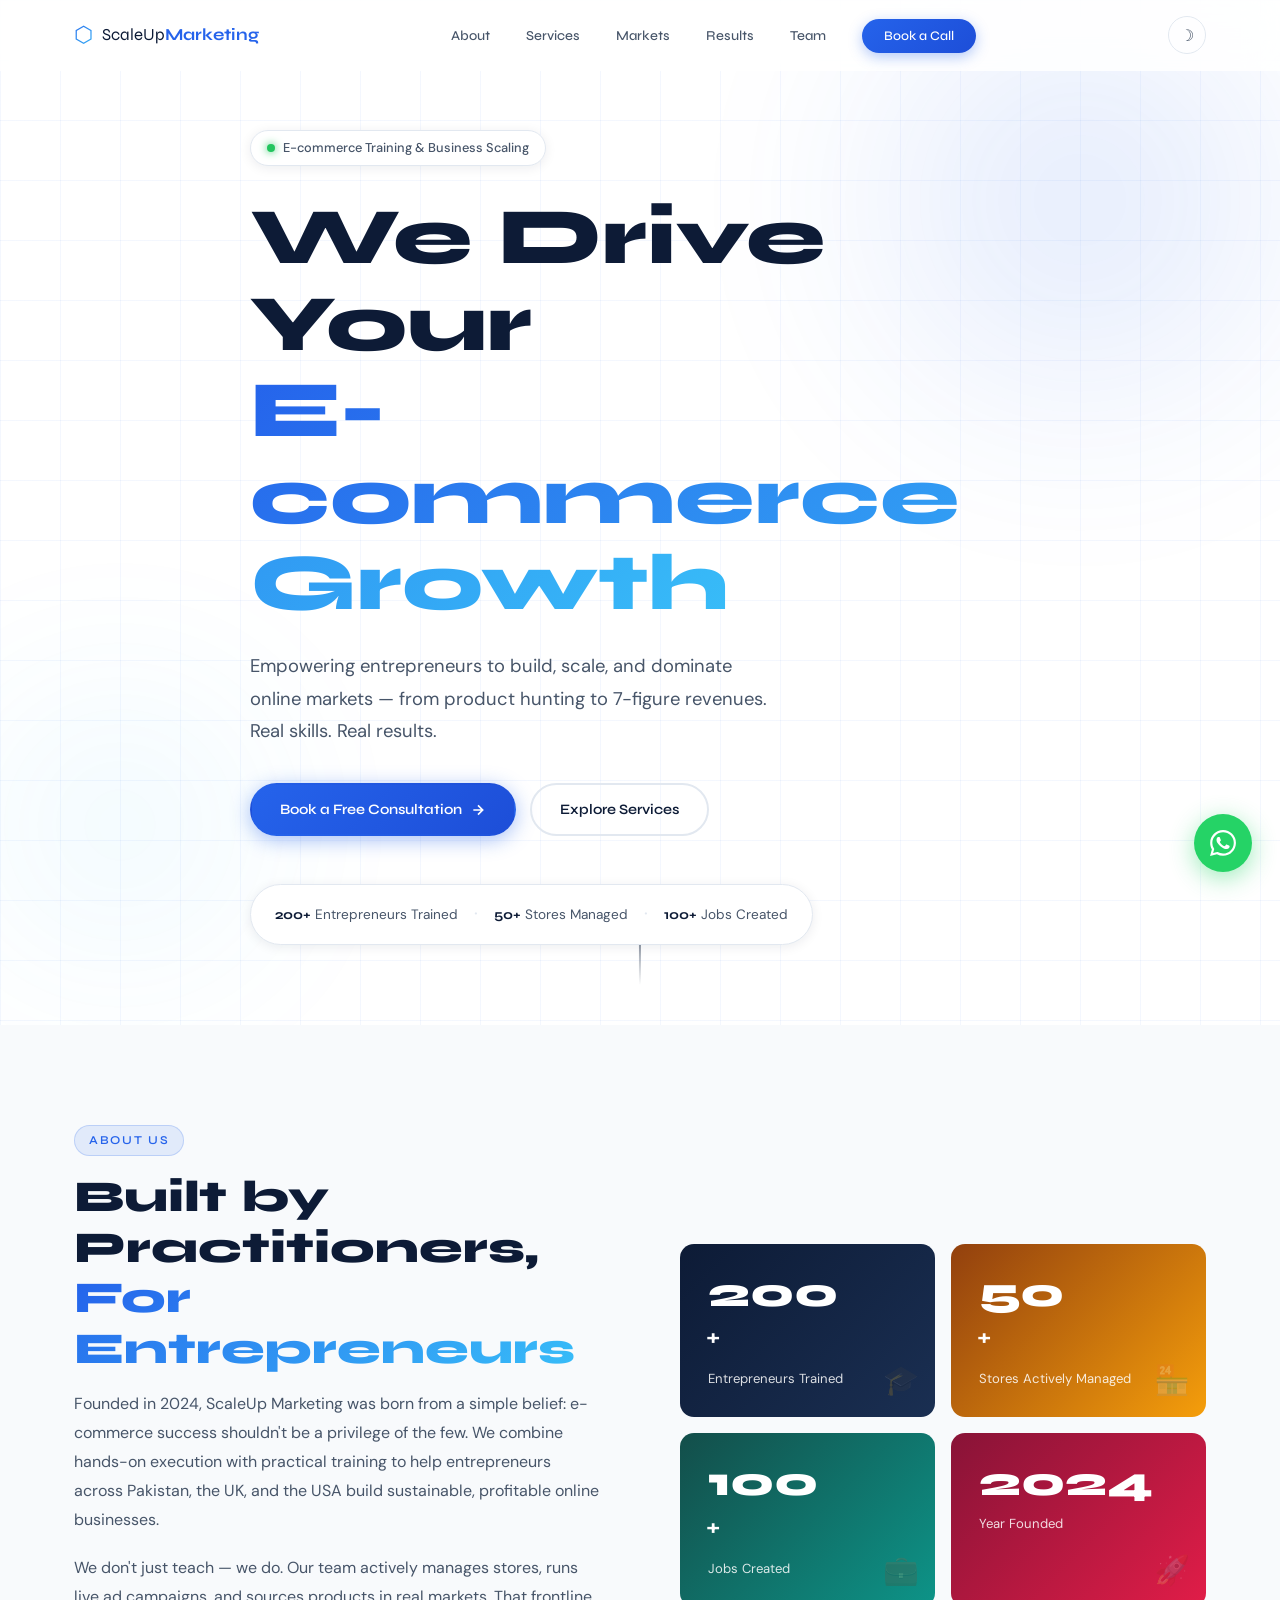
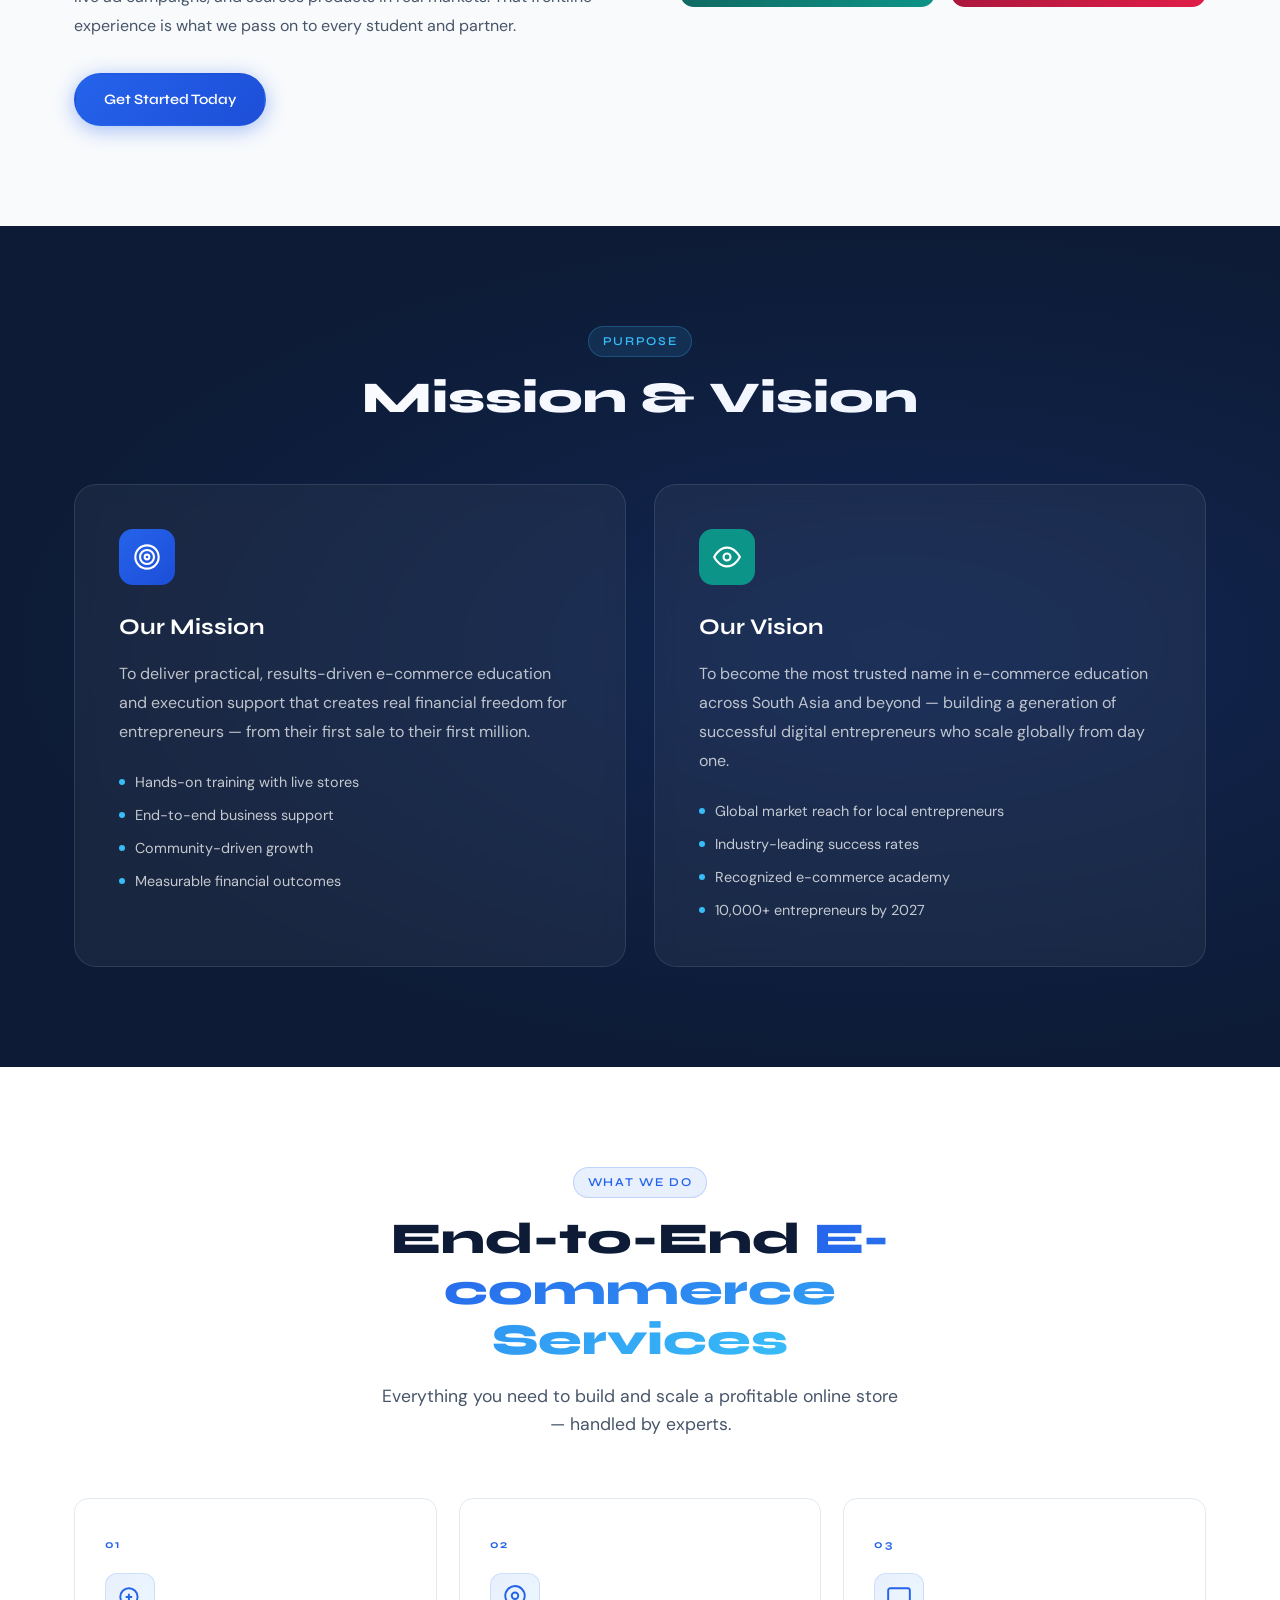
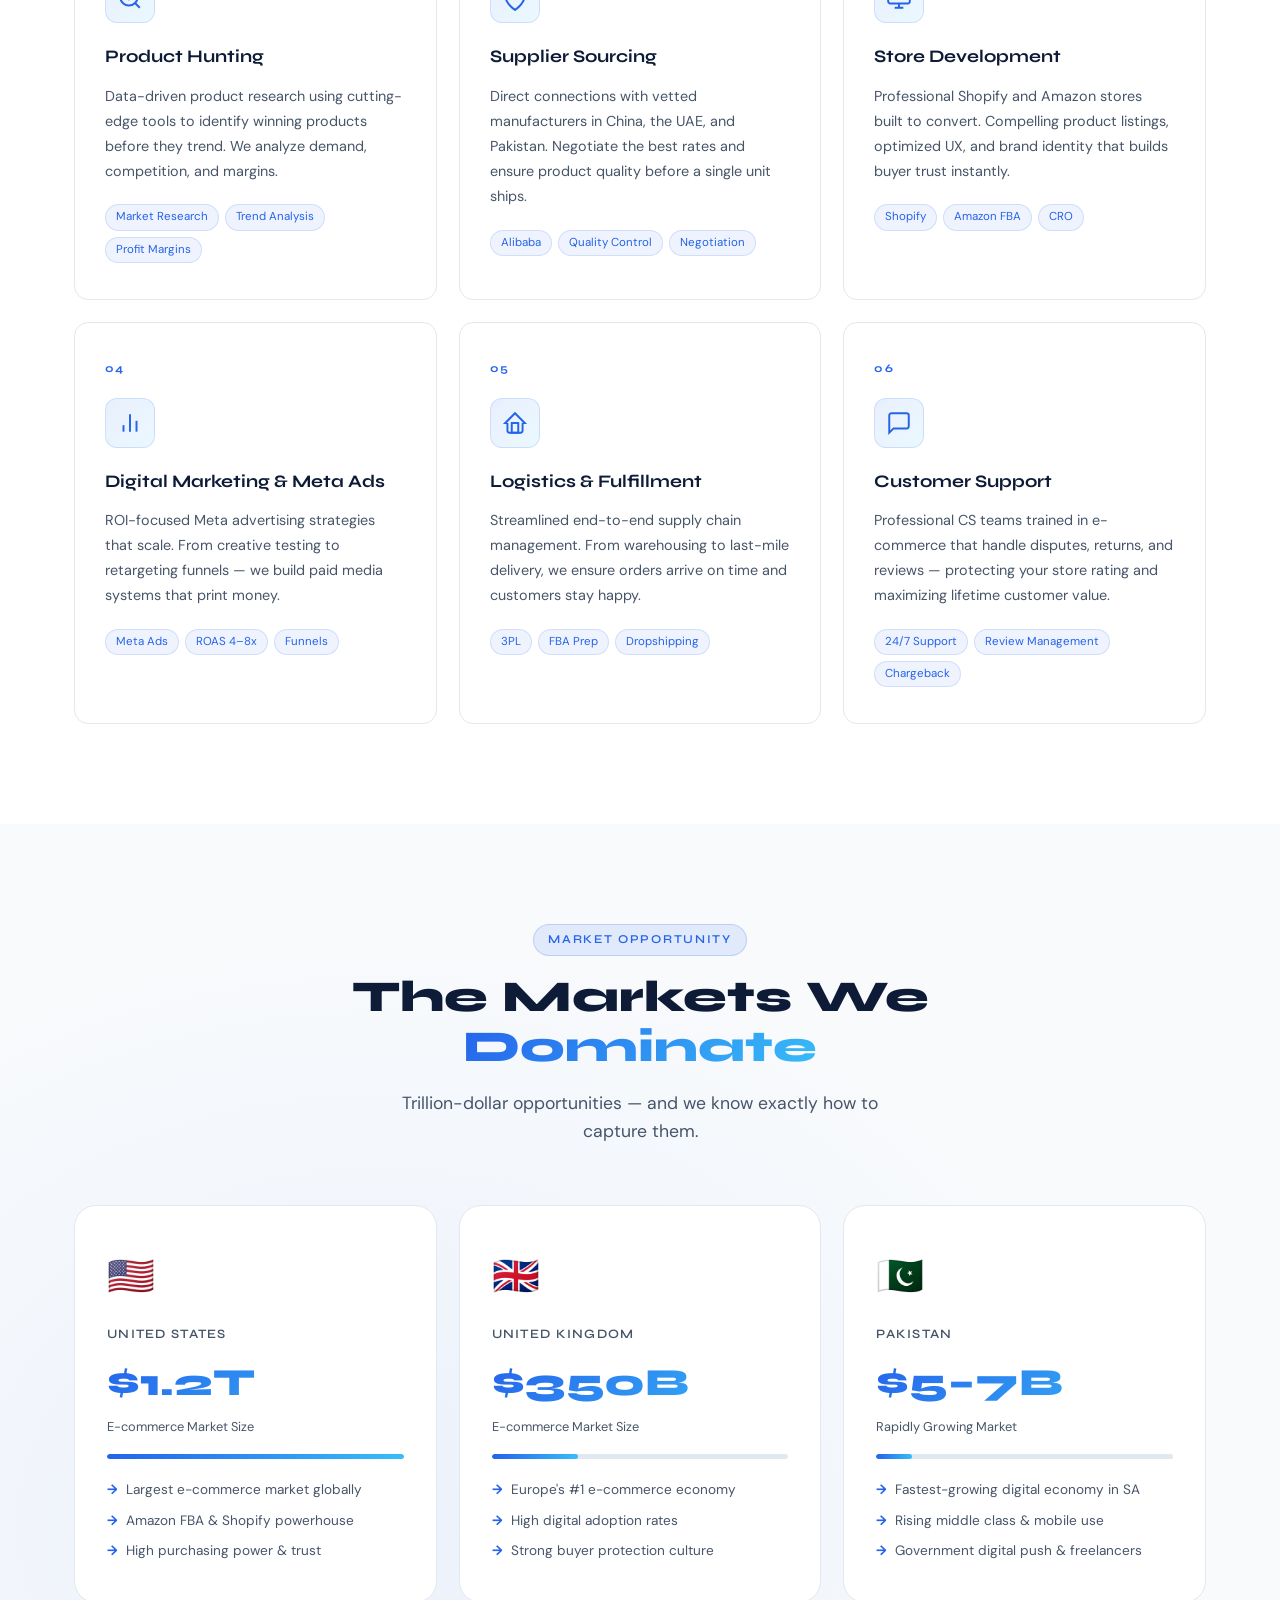
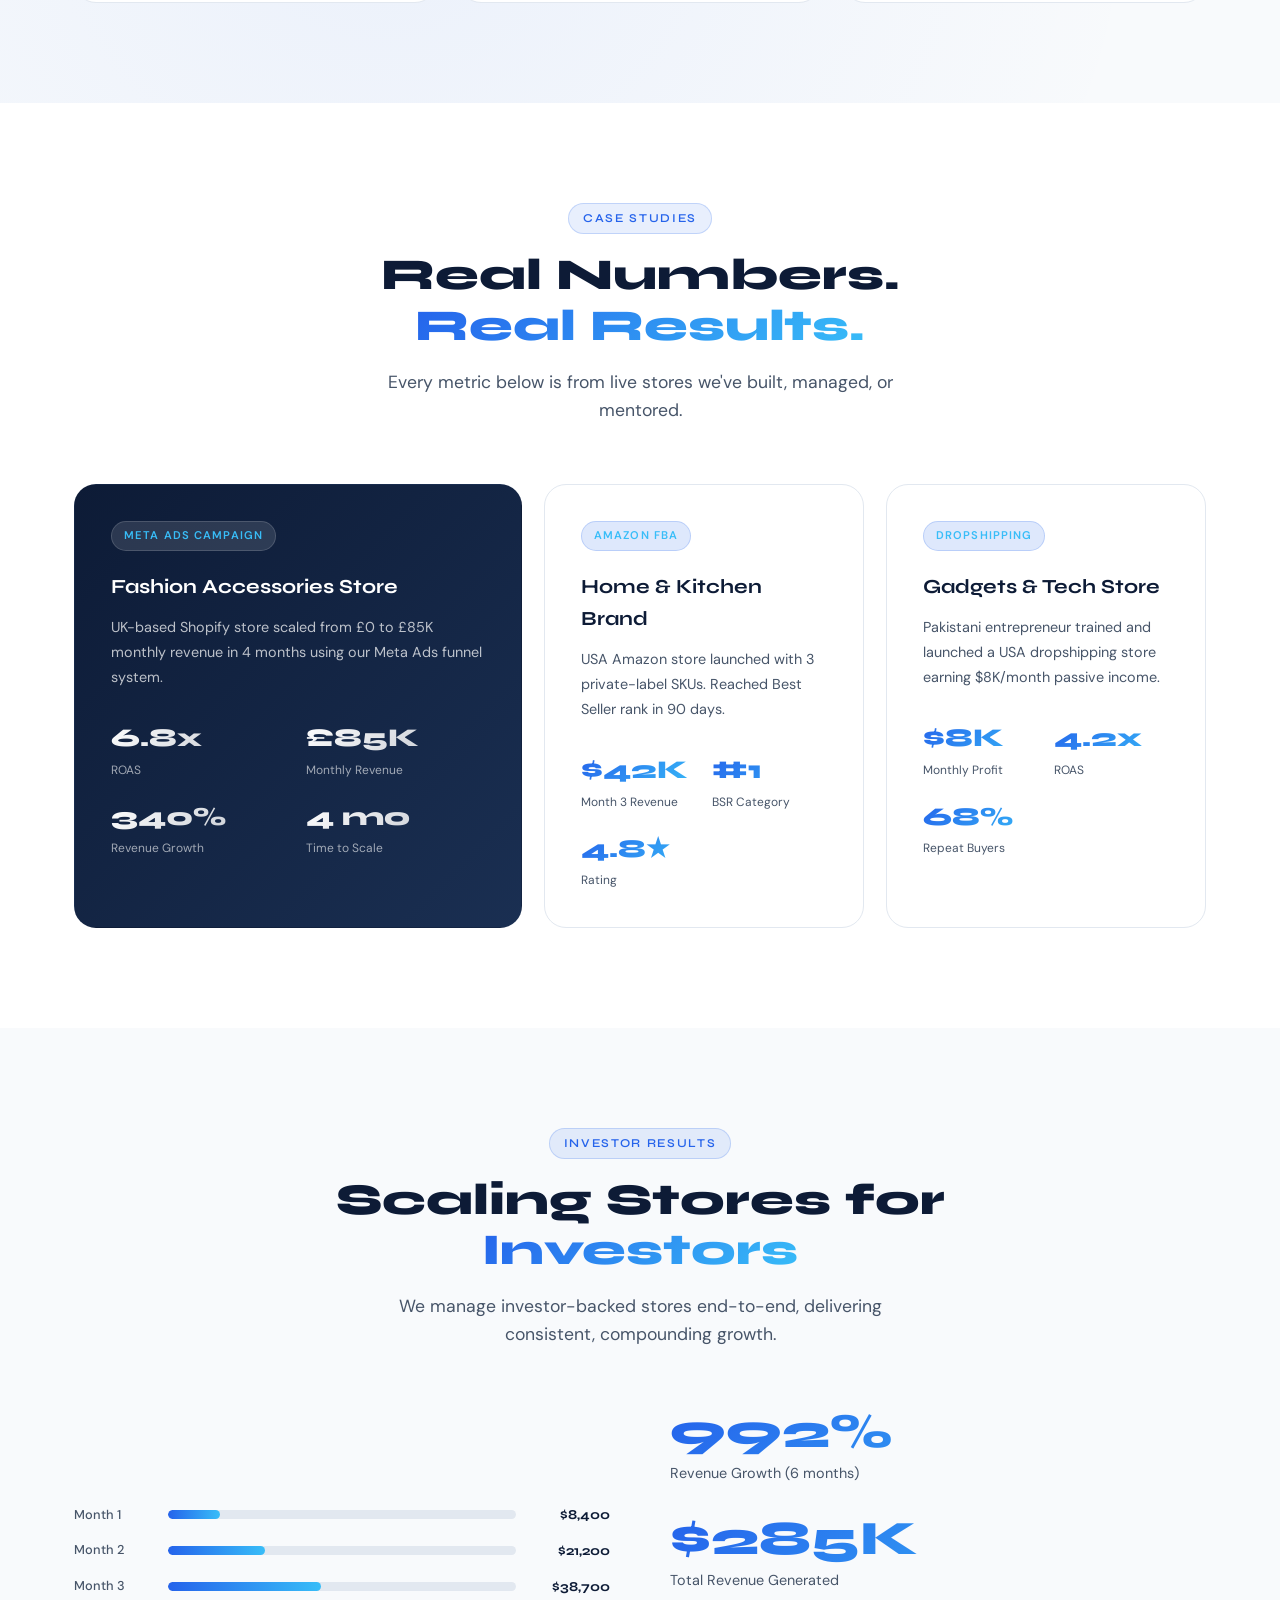
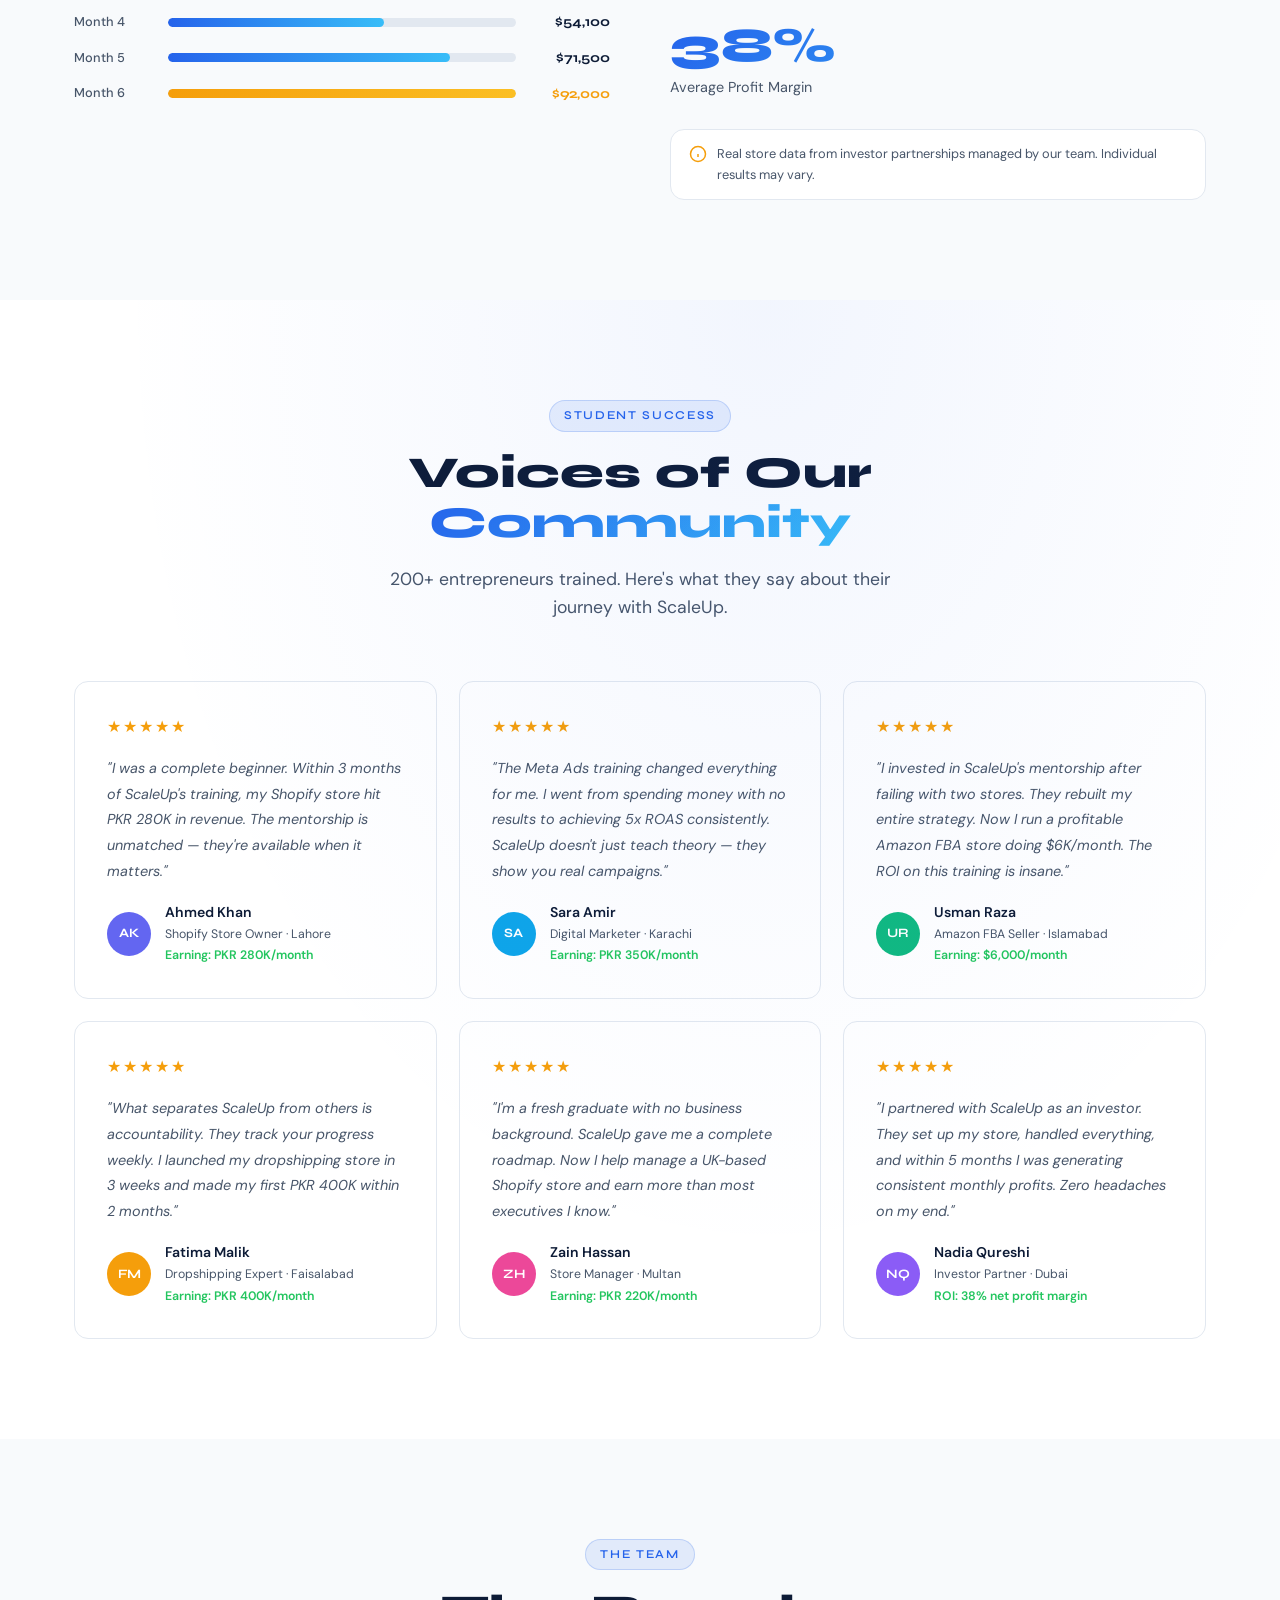
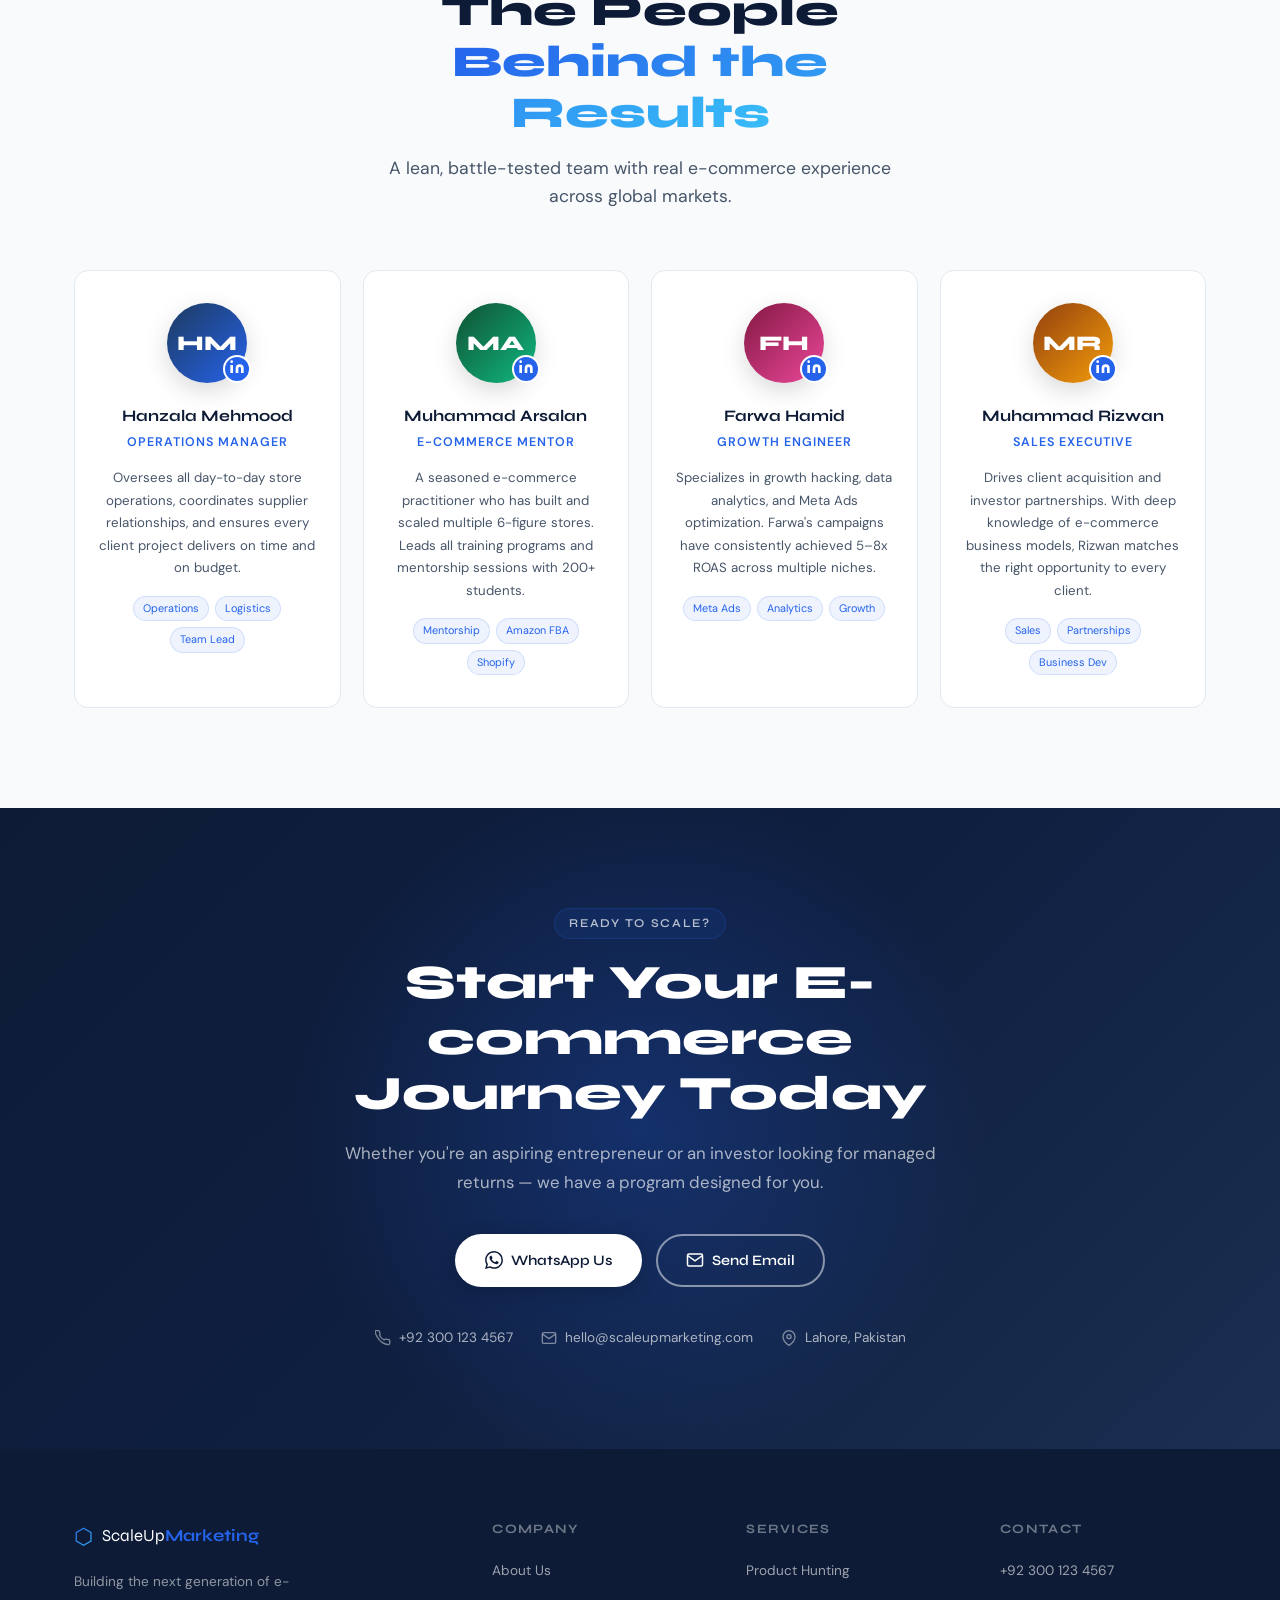
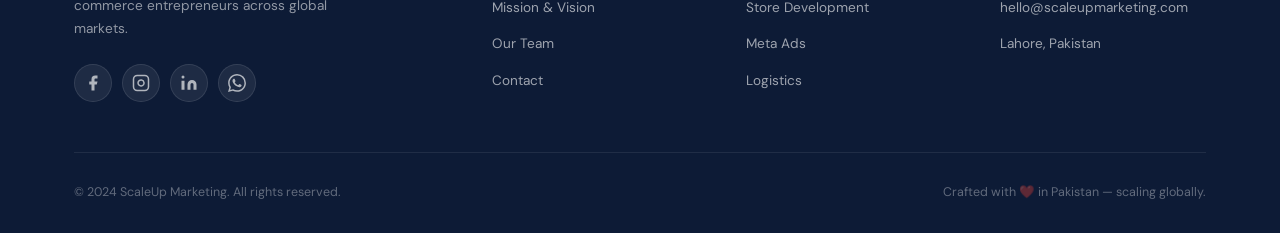
==== index.html @ 532378ae "Add files via upload" ====
<!DOCTYPE html>
<html lang="en">
<head>
  <meta charset="UTF-8" />
  <meta name="viewport" content="width=device-width, initial-scale=1.0" />
  <title>ScaleUp Marketing – E-commerce Growth Experts</title>
  <link rel="preconnect" href="https://fonts.googleapis.com" />
  <link rel="preconnect" href="https://fonts.gstatic.com" crossorigin />
  <link href="https://fonts.googleapis.com/css2?family=Syne:wght@400;500;600;700;800&family=DM+Sans:ital,opsz,wght@0,9..40,300;0,9..40,400;0,9..40,500;0,9..40,600;1,9..40,300&display=swap" rel="stylesheet" />
  <link rel="stylesheet" href="style.css" />
</head>
<body>

  <!-- ============ NAVBAR ============ -->
  <nav class="navbar" id="navbar">
    <div class="nav-inner">
      <a href="#" class="logo">
        <span class="logo-icon">⬡</span>
        <span class="logo-text">ScaleUp<strong>Marketing</strong></span>
      </a>
      <ul class="nav-links" id="navLinks">
        <li><a href="#about">About</a></li>
        <li><a href="#services">Services</a></li>
        <li><a href="#markets">Markets</a></li>
        <li><a href="#results">Results</a></li>
        <li><a href="#team">Team</a></li>
        <li><a href="#contact" class="nav-cta">Book a Call</a></li>
      </ul>
      <div class="nav-actions">
        <button class="theme-toggle" id="themeToggle" aria-label="Toggle dark mode">
          <span class="theme-icon">☽</span>
        </button>
        <button class="hamburger" id="hamburger" aria-label="Toggle menu">
          <span></span><span></span><span></span>
        </button>
      </div>
    </div>
  </nav>

  <!-- ============ HERO ============ -->
  <section class="hero" id="home">
    <div class="hero-bg">
      <div class="hero-orb orb-1"></div>
      <div class="hero-orb orb-2"></div>
      <div class="hero-grid"></div>
    </div>
    <div class="container hero-inner">
      <div class="hero-badge reveal">
        <span class="badge-dot"></span> E-commerce Training &amp; Business Scaling
      </div>
      <h1 class="hero-title reveal">
        We Drive Your<br />
        <span class="gradient-text">E-commerce Growth</span>
      </h1>
      <p class="hero-sub reveal">
        Empowering entrepreneurs to build, scale, and dominate online markets — from product hunting to 7-figure revenues. Real skills. Real results.
      </p>
      <div class="hero-ctas reveal">
        <a href="#contact" class="btn btn-primary">
          <span>Book a Free Consultation</span>
          <svg width="16" height="16" viewBox="0 0 24 24" fill="none" stroke="currentColor" stroke-width="2.5"><path d="M5 12h14M12 5l7 7-7 7"/></svg>
        </a>
        <a href="#services" class="btn btn-ghost">Explore Services</a>
      </div>
      <div class="hero-stats reveal">
        <div class="stat-pill"><strong>200+</strong> Entrepreneurs Trained</div>
        <div class="stat-sep">·</div>
        <div class="stat-pill"><strong>50+</strong> Stores Managed</div>
        <div class="stat-sep">·</div>
        <div class="stat-pill"><strong>100+</strong> Jobs Created</div>
      </div>
    </div>
    <div class="hero-scroll-hint">
      <span>Scroll</span>
      <div class="scroll-line"></div>
    </div>
  </section>

  <!-- ============ ABOUT ============ -->
  <section class="about section" id="about">
    <div class="container">
      <div class="about-grid">
        <div class="about-left reveal">
          <div class="section-label">About Us</div>
          <h2 class="section-title">Built by Practitioners,<br /><span class="gradient-text">For Entrepreneurs</span></h2>
          <p class="about-desc">
            Founded in 2024, ScaleUp Marketing was born from a simple belief: e-commerce success shouldn't be a privilege of the few. We combine hands-on execution with practical training to help entrepreneurs across Pakistan, the UK, and the USA build sustainable, profitable online businesses.
          </p>
          <p class="about-desc">
            We don't just teach — we do. Our team actively manages stores, runs live ad campaigns, and sources products in real markets. That frontline experience is what we pass on to every student and partner.
          </p>
          <a href="#contact" class="btn btn-primary">Get Started Today</a>
        </div>
        <div class="about-right reveal">
          <div class="about-cards">
            <div class="about-stat-card accent-navy">
              <div class="stat-number counter" data-target="200">0</div>
              <div class="stat-plus">+</div>
              <div class="stat-label">Entrepreneurs Trained</div>
              <div class="stat-icon">🎓</div>
            </div>
            <div class="about-stat-card accent-gold">
              <div class="stat-number counter" data-target="50">0</div>
              <div class="stat-plus">+</div>
              <div class="stat-label">Stores Actively Managed</div>
              <div class="stat-icon">🏪</div>
            </div>
            <div class="about-stat-card accent-teal">
              <div class="stat-number counter" data-target="100">0</div>
              <div class="stat-plus">+</div>
              <div class="stat-label">Jobs Created</div>
              <div class="stat-icon">💼</div>
            </div>
            <div class="about-stat-card accent-rose">
              <div class="stat-number">2024</div>
              <div class="stat-label">Year Founded</div>
              <div class="stat-icon">🚀</div>
            </div>
          </div>
        </div>
      </div>
    </div>
  </section>

  <!-- ============ MISSION & VISION ============ -->
  <section class="mission section" id="mission">
    <div class="mission-bg"></div>
    <div class="container">
      <div class="section-header reveal">
        <div class="section-label">Purpose</div>
        <h2 class="section-title">Mission &amp; Vision</h2>
      </div>
      <div class="mv-grid">
        <div class="mv-card reveal">
          <div class="mv-icon-wrap mission-icon">
            <svg width="28" height="28" viewBox="0 0 24 24" fill="none" stroke="currentColor" stroke-width="1.8"><circle cx="12" cy="12" r="10"/><circle cx="12" cy="12" r="6"/><circle cx="12" cy="12" r="2"/></svg>
          </div>
          <h3>Our Mission</h3>
          <p>To deliver practical, results-driven e-commerce education and execution support that creates real financial freedom for entrepreneurs — from their first sale to their first million.</p>
          <ul class="mv-list">
            <li>Hands-on training with live stores</li>
            <li>End-to-end business support</li>
            <li>Community-driven growth</li>
            <li>Measurable financial outcomes</li>
          </ul>
        </div>
        <div class="mv-card reveal">
          <div class="mv-icon-wrap vision-icon">
            <svg width="28" height="28" viewBox="0 0 24 24" fill="none" stroke="currentColor" stroke-width="1.8"><path d="M1 12s4-8 11-8 11 8 11 8-4 8-11 8-11-8-11-8z"/><circle cx="12" cy="12" r="3"/></svg>
          </div>
          <h3>Our Vision</h3>
          <p>To become the most trusted name in e-commerce education across South Asia and beyond — building a generation of successful digital entrepreneurs who scale globally from day one.</p>
          <ul class="mv-list">
            <li>Global market reach for local entrepreneurs</li>
            <li>Industry-leading success rates</li>
            <li>Recognized e-commerce academy</li>
            <li>10,000+ entrepreneurs by 2027</li>
          </ul>
        </div>
      </div>
    </div>
  </section>

  <!-- ============ SERVICES ============ -->
  <section class="services section" id="services">
    <div class="container">
      <div class="section-header reveal">
        <div class="section-label">What We Do</div>
        <h2 class="section-title">End-to-End <span class="gradient-text">E-commerce Services</span></h2>
        <p class="section-sub">Everything you need to build and scale a profitable online store — handled by experts.</p>
      </div>
      <div class="services-grid">

        <div class="service-card reveal" style="--i:0">
          <div class="service-num">01</div>
          <div class="service-icon">
            <svg width="26" height="26" viewBox="0 0 24 24" fill="none" stroke="currentColor" stroke-width="1.8"><circle cx="11" cy="11" r="8"/><path d="M21 21l-4.35-4.35"/><path d="M11 8v6M8 11h6"/></svg>
          </div>
          <h3>Product Hunting</h3>
          <p>Data-driven product research using cutting-edge tools to identify winning products before they trend. We analyze demand, competition, and margins.</p>
          <div class="service-tags">
            <span>Market Research</span><span>Trend Analysis</span><span>Profit Margins</span>
          </div>
        </div>

        <div class="service-card reveal" style="--i:1">
          <div class="service-num">02</div>
          <div class="service-icon">
            <svg width="26" height="26" viewBox="0 0 24 24" fill="none" stroke="currentColor" stroke-width="1.8"><path d="M21 10c0 7-9 13-9 13s-9-6-9-13a9 9 0 0118 0z"/><circle cx="12" cy="10" r="3"/></svg>
          </div>
          <h3>Supplier Sourcing</h3>
          <p>Direct connections with vetted manufacturers in China, the UAE, and Pakistan. Negotiate the best rates and ensure product quality before a single unit ships.</p>
          <div class="service-tags">
            <span>Alibaba</span><span>Quality Control</span><span>Negotiation</span>
          </div>
        </div>

        <div class="service-card reveal" style="--i:2">
          <div class="service-num">03</div>
          <div class="service-icon">
            <svg width="26" height="26" viewBox="0 0 24 24" fill="none" stroke="currentColor" stroke-width="1.8"><rect x="2" y="3" width="20" height="14" rx="2"/><path d="M8 21h8M12 17v4"/></svg>
          </div>
          <h3>Store Development</h3>
          <p>Professional Shopify and Amazon stores built to convert. Compelling product listings, optimized UX, and brand identity that builds buyer trust instantly.</p>
          <div class="service-tags">
            <span>Shopify</span><span>Amazon FBA</span><span>CRO</span>
          </div>
        </div>

        <div class="service-card reveal" style="--i:3">
          <div class="service-num">04</div>
          <div class="service-icon">
            <svg width="26" height="26" viewBox="0 0 24 24" fill="none" stroke="currentColor" stroke-width="1.8"><path d="M18 20V10"/><path d="M12 20V4"/><path d="M6 20v-6"/></svg>
          </div>
          <h3>Digital Marketing &amp; Meta Ads</h3>
          <p>ROI-focused Meta advertising strategies that scale. From creative testing to retargeting funnels — we build paid media systems that print money.</p>
          <div class="service-tags">
            <span>Meta Ads</span><span>ROAS 4–8x</span><span>Funnels</span>
          </div>
        </div>

        <div class="service-card reveal" style="--i:4">
          <div class="service-num">05</div>
          <div class="service-icon">
            <svg width="26" height="26" viewBox="0 0 24 24" fill="none" stroke="currentColor" stroke-width="1.8"><path d="M5 12H3l9-9 9 9h-2"/><path d="M5 12v7a2 2 0 002 2h10a2 2 0 002-2v-7"/><rect x="9" y="12" width="6" height="9"/></svg>
          </div>
          <h3>Logistics &amp; Fulfillment</h3>
          <p>Streamlined end-to-end supply chain management. From warehousing to last-mile delivery, we ensure orders arrive on time and customers stay happy.</p>
          <div class="service-tags">
            <span>3PL</span><span>FBA Prep</span><span>Dropshipping</span>
          </div>
        </div>

        <div class="service-card reveal" style="--i:5">
          <div class="service-num">06</div>
          <div class="service-icon">
            <svg width="26" height="26" viewBox="0 0 24 24" fill="none" stroke="currentColor" stroke-width="1.8"><path d="M21 15a2 2 0 01-2 2H7l-4 4V5a2 2 0 012-2h14a2 2 0 012 2z"/></svg>
          </div>
          <h3>Customer Support</h3>
          <p>Professional CS teams trained in e-commerce that handle disputes, returns, and reviews — protecting your store rating and maximizing lifetime customer value.</p>
          <div class="service-tags">
            <span>24/7 Support</span><span>Review Management</span><span>Chargeback</span>
          </div>
        </div>

      </div>
    </div>
  </section>

  <!-- ============ MARKET OPPORTUNITY ============ -->
  <section class="markets section" id="markets">
    <div class="markets-bg"></div>
    <div class="container">
      <div class="section-header reveal">
        <div class="section-label">Market Opportunity</div>
        <h2 class="section-title">The Markets We <span class="gradient-text">Dominate</span></h2>
        <p class="section-sub">Trillion-dollar opportunities — and we know exactly how to capture them.</p>
      </div>
      <div class="markets-grid">
        <div class="market-card reveal" data-country="us">
          <div class="market-flag">🇺🇸</div>
          <div class="market-country">United States</div>
          <div class="market-value">$1.2T</div>
          <div class="market-label">E-commerce Market Size</div>
          <div class="market-bar"><div class="market-fill" style="--pct:100%"></div></div>
          <ul class="market-points">
            <li>Largest e-commerce market globally</li>
            <li>Amazon FBA &amp; Shopify powerhouse</li>
            <li>High purchasing power &amp; trust</li>
          </ul>
        </div>
        <div class="market-card reveal" data-country="uk">
          <div class="market-flag">🇬🇧</div>
          <div class="market-country">United Kingdom</div>
          <div class="market-value">$350B</div>
          <div class="market-label">E-commerce Market Size</div>
          <div class="market-bar"><div class="market-fill" style="--pct:29%"></div></div>
          <ul class="market-points">
            <li>Europe's #1 e-commerce economy</li>
            <li>High digital adoption rates</li>
            <li>Strong buyer protection culture</li>
          </ul>
        </div>
        <div class="market-card reveal" data-country="pk">
          <div class="market-flag">🇵🇰</div>
          <div class="market-country">Pakistan</div>
          <div class="market-value">$5–7B</div>
          <div class="market-label">Rapidly Growing Market</div>
          <div class="market-bar"><div class="market-fill" style="--pct:12%"></div></div>
          <ul class="market-points">
            <li>Fastest-growing digital economy in SA</li>
            <li>Rising middle class &amp; mobile use</li>
            <li>Government digital push &amp; freelancers</li>
          </ul>
        </div>
      </div>
    </div>
  </section>

  <!-- ============ CASE STUDIES ============ -->
  <section class="cases section" id="results">
    <div class="container">
      <div class="section-header reveal">
        <div class="section-label">Case Studies</div>
        <h2 class="section-title">Real Numbers. <span class="gradient-text">Real Results.</span></h2>
        <p class="section-sub">Every metric below is from live stores we've built, managed, or mentored.</p>
      </div>
      <div class="cases-grid">

        <div class="case-card case-featured reveal">
          <div class="case-badge">Meta Ads Campaign</div>
          <h3 class="case-title">Fashion Accessories Store</h3>
          <p class="case-desc">UK-based Shopify store scaled from £0 to £85K monthly revenue in 4 months using our Meta Ads funnel system.</p>
          <div class="case-metrics">
            <div class="metric">
              <div class="metric-value">6.8x</div>
              <div class="metric-label">ROAS</div>
            </div>
            <div class="metric">
              <div class="metric-value">£85K</div>
              <div class="metric-label">Monthly Revenue</div>
            </div>
            <div class="metric">
              <div class="metric-value">340%</div>
              <div class="metric-label">Revenue Growth</div>
            </div>
            <div class="metric">
              <div class="metric-value">4 mo</div>
              <div class="metric-label">Time to Scale</div>
            </div>
          </div>
        </div>

        <div class="case-card reveal">
          <div class="case-badge">Amazon FBA</div>
          <h3 class="case-title">Home &amp; Kitchen Brand</h3>
          <p class="case-desc">USA Amazon store launched with 3 private-label SKUs. Reached Best Seller rank in 90 days.</p>
          <div class="case-metrics">
            <div class="metric">
              <div class="metric-value">$42K</div>
              <div class="metric-label">Month 3 Revenue</div>
            </div>
            <div class="metric">
              <div class="metric-value">#1</div>
              <div class="metric-label">BSR Category</div>
            </div>
            <div class="metric">
              <div class="metric-value">4.8★</div>
              <div class="metric-label">Rating</div>
            </div>
          </div>
        </div>

        <div class="case-card reveal">
          <div class="case-badge">Dropshipping</div>
          <h3 class="case-title">Gadgets &amp; Tech Store</h3>
          <p class="case-desc">Pakistani entrepreneur trained and launched a USA dropshipping store earning $8K/month passive income.</p>
          <div class="case-metrics">
            <div class="metric">
              <div class="metric-value">$8K</div>
              <div class="metric-label">Monthly Profit</div>
            </div>
            <div class="metric">
              <div class="metric-value">4.2x</div>
              <div class="metric-label">ROAS</div>
            </div>
            <div class="metric">
              <div class="metric-value">68%</div>
              <div class="metric-label">Repeat Buyers</div>
            </div>
          </div>
        </div>

      </div>
    </div>
  </section>

  <!-- ============ INVESTOR RESULTS ============ -->
  <section class="investor section">
    <div class="container">
      <div class="section-header reveal">
        <div class="section-label">Investor Results</div>
        <h2 class="section-title">Scaling Stores for <span class="gradient-text">Investors</span></h2>
        <p class="section-sub">We manage investor-backed stores end-to-end, delivering consistent, compounding growth.</p>
      </div>
      <div class="investor-grid">
        <div class="investor-timeline reveal">
          <div class="timeline-item">
            <div class="tl-month">Month 1</div>
            <div class="tl-bar-wrap"><div class="tl-bar" style="--w:15%"></div></div>
            <div class="tl-value">$8,400</div>
          </div>
          <div class="timeline-item">
            <div class="tl-month">Month 2</div>
            <div class="tl-bar-wrap"><div class="tl-bar" style="--w:28%"></div></div>
            <div class="tl-value">$21,200</div>
          </div>
          <div class="timeline-item">
            <div class="tl-month">Month 3</div>
            <div class="tl-bar-wrap"><div class="tl-bar" style="--w:44%"></div></div>
            <div class="tl-value">$38,700</div>
          </div>
          <div class="timeline-item">
            <div class="tl-month">Month 4</div>
            <div class="tl-bar-wrap"><div class="tl-bar" style="--w:62%"></div></div>
            <div class="tl-value">$54,100</div>
          </div>
          <div class="timeline-item">
            <div class="tl-month">Month 5</div>
            <div class="tl-bar-wrap"><div class="tl-bar" style="--w:81%"></div></div>
            <div class="tl-value">$71,500</div>
          </div>
          <div class="timeline-item highlight">
            <div class="tl-month">Month 6</div>
            <div class="tl-bar-wrap"><div class="tl-bar" style="--w:100%"></div></div>
            <div class="tl-value">$92,000</div>
          </div>
        </div>
        <div class="investor-info reveal">
          <div class="inv-stat">
            <div class="inv-stat-num">992%</div>
            <div class="inv-stat-label">Revenue Growth (6 months)</div>
          </div>
          <div class="inv-stat">
            <div class="inv-stat-num">$285K</div>
            <div class="inv-stat-label">Total Revenue Generated</div>
          </div>
          <div class="inv-stat">
            <div class="inv-stat-num">38%</div>
            <div class="inv-stat-label">Average Profit Margin</div>
          </div>
          <div class="inv-note">
            <svg width="18" height="18" viewBox="0 0 24 24" fill="none" stroke="currentColor" stroke-width="2"><circle cx="12" cy="12" r="10"/><path d="M12 16v-4M12 8h.01"/></svg>
            Real store data from investor partnerships managed by our team. Individual results may vary.
          </div>
        </div>
      </div>
    </div>
  </section>

  <!-- ============ TESTIMONIALS ============ -->
  <section class="testimonials section" id="testimonials">
    <div class="testimonials-bg"></div>
    <div class="container">
      <div class="section-header reveal">
        <div class="section-label">Student Success</div>
        <h2 class="section-title">Voices of Our <span class="gradient-text">Community</span></h2>
        <p class="section-sub">200+ entrepreneurs trained. Here's what they say about their journey with ScaleUp.</p>
      </div>
      <div class="testi-grid">

        <div class="testi-card reveal">
          <div class="testi-stars">★★★★★</div>
          <p class="testi-text">"I was a complete beginner. Within 3 months of ScaleUp's training, my Shopify store hit PKR 280K in revenue. The mentorship is unmatched — they're available when it matters."</p>
          <div class="testi-footer">
            <div class="testi-avatar" style="--clr:#6366f1">AK</div>
            <div>
              <div class="testi-name">Ahmed Khan</div>
              <div class="testi-role">Shopify Store Owner · Lahore</div>
              <div class="testi-earn">Earning: PKR 280K/month</div>
            </div>
          </div>
        </div>

        <div class="testi-card reveal">
          <div class="testi-stars">★★★★★</div>
          <p class="testi-text">"The Meta Ads training changed everything for me. I went from spending money with no results to achieving 5x ROAS consistently. ScaleUp doesn't just teach theory — they show you real campaigns."</p>
          <div class="testi-footer">
            <div class="testi-avatar" style="--clr:#0ea5e9">SA</div>
            <div>
              <div class="testi-name">Sara Amir</div>
              <div class="testi-role">Digital Marketer · Karachi</div>
              <div class="testi-earn">Earning: PKR 350K/month</div>
            </div>
          </div>
        </div>

        <div class="testi-card reveal">
          <div class="testi-stars">★★★★★</div>
          <p class="testi-text">"I invested in ScaleUp's mentorship after failing with two stores. They rebuilt my entire strategy. Now I run a profitable Amazon FBA store doing $6K/month. The ROI on this training is insane."</p>
          <div class="testi-footer">
            <div class="testi-avatar" style="--clr:#10b981">UR</div>
            <div>
              <div class="testi-name">Usman Raza</div>
              <div class="testi-role">Amazon FBA Seller · Islamabad</div>
              <div class="testi-earn">Earning: $6,000/month</div>
            </div>
          </div>
        </div>

        <div class="testi-card reveal">
          <div class="testi-stars">★★★★★</div>
          <p class="testi-text">"What separates ScaleUp from others is accountability. They track your progress weekly. I launched my dropshipping store in 3 weeks and made my first PKR 400K within 2 months."</p>
          <div class="testi-footer">
            <div class="testi-avatar" style="--clr:#f59e0b">FM</div>
            <div>
              <div class="testi-name">Fatima Malik</div>
              <div class="testi-role">Dropshipping Expert · Faisalabad</div>
              <div class="testi-earn">Earning: PKR 400K/month</div>
            </div>
          </div>
        </div>

        <div class="testi-card reveal">
          <div class="testi-stars">★★★★★</div>
          <p class="testi-text">"I'm a fresh graduate with no business background. ScaleUp gave me a complete roadmap. Now I help manage a UK-based Shopify store and earn more than most executives I know."</p>
          <div class="testi-footer">
            <div class="testi-avatar" style="--clr:#ec4899">ZH</div>
            <div>
              <div class="testi-name">Zain Hassan</div>
              <div class="testi-role">Store Manager · Multan</div>
              <div class="testi-earn">Earning: PKR 220K/month</div>
            </div>
          </div>
        </div>

        <div class="testi-card reveal">
          <div class="testi-stars">★★★★★</div>
          <p class="testi-text">"I partnered with ScaleUp as an investor. They set up my store, handled everything, and within 5 months I was generating consistent monthly profits. Zero headaches on my end."</p>
          <div class="testi-footer">
            <div class="testi-avatar" style="--clr:#8b5cf6">NQ</div>
            <div>
              <div class="testi-name">Nadia Qureshi</div>
              <div class="testi-role">Investor Partner · Dubai</div>
              <div class="testi-earn">ROI: 38% net profit margin</div>
            </div>
          </div>
        </div>

      </div>
    </div>
  </section>

  <!-- ============ TEAM ============ -->
  <section class="team section" id="team">
    <div class="container">
      <div class="section-header reveal">
        <div class="section-label">The Team</div>
        <h2 class="section-title">The People <span class="gradient-text">Behind the Results</span></h2>
        <p class="section-sub">A lean, battle-tested team with real e-commerce experience across global markets.</p>
      </div>
      <div class="team-grid">

        <div class="team-card reveal">
          <div class="team-avatar-wrap">
            <div class="team-avatar" style="--bg:linear-gradient(135deg,#1e3a5f,#2563eb)">HM</div>
            <div class="team-social">
              <a href="#" aria-label="LinkedIn">
                <svg width="16" height="16" viewBox="0 0 24 24" fill="currentColor"><path d="M16 8a6 6 0 016 6v7h-4v-7a2 2 0 00-2-2 2 2 0 00-2 2v7h-4v-7a6 6 0 016-6zM2 9h4v12H2zM4 6a2 2 0 100-4 2 2 0 000 4z"/></svg>
              </a>
            </div>
          </div>
          <h3 class="team-name">Hanzala Mehmood</h3>
          <div class="team-role">Operations Manager</div>
          <p class="team-bio">Oversees all day-to-day store operations, coordinates supplier relationships, and ensures every client project delivers on time and on budget.</p>
          <div class="team-skills">
            <span>Operations</span><span>Logistics</span><span>Team Lead</span>
          </div>
        </div>

        <div class="team-card reveal">
          <div class="team-avatar-wrap">
            <div class="team-avatar" style="--bg:linear-gradient(135deg,#0f5132,#10b981)">MA</div>
            <div class="team-social">
              <a href="#" aria-label="LinkedIn">
                <svg width="16" height="16" viewBox="0 0 24 24" fill="currentColor"><path d="M16 8a6 6 0 016 6v7h-4v-7a2 2 0 00-2-2 2 2 0 00-2 2v7h-4v-7a6 6 0 016-6zM2 9h4v12H2zM4 6a2 2 0 100-4 2 2 0 000 4z"/></svg>
              </a>
            </div>
          </div>
          <h3 class="team-name">Muhammad Arsalan</h3>
          <div class="team-role">E-commerce Mentor</div>
          <p class="team-bio">A seasoned e-commerce practitioner who has built and scaled multiple 6-figure stores. Leads all training programs and mentorship sessions with 200+ students.</p>
          <div class="team-skills">
            <span>Mentorship</span><span>Amazon FBA</span><span>Shopify</span>
          </div>
        </div>

        <div class="team-card reveal">
          <div class="team-avatar-wrap">
            <div class="team-avatar" style="--bg:linear-gradient(135deg,#831843,#ec4899)">FH</div>
            <div class="team-social">
              <a href="#" aria-label="LinkedIn">
                <svg width="16" height="16" viewBox="0 0 24 24" fill="currentColor"><path d="M16 8a6 6 0 016 6v7h-4v-7a2 2 0 00-2-2 2 2 0 00-2 2v7h-4v-7a6 6 0 016-6zM2 9h4v12H2zM4 6a2 2 0 100-4 2 2 0 000 4z"/></svg>
              </a>
            </div>
          </div>
          <h3 class="team-name">Farwa Hamid</h3>
          <div class="team-role">Growth Engineer</div>
          <p class="team-bio">Specializes in growth hacking, data analytics, and Meta Ads optimization. Farwa's campaigns have consistently achieved 5–8x ROAS across multiple niches.</p>
          <div class="team-skills">
            <span>Meta Ads</span><span>Analytics</span><span>Growth</span>
          </div>
        </div>

        <div class="team-card reveal">
          <div class="team-avatar-wrap">
            <div class="team-avatar" style="--bg:linear-gradient(135deg,#92400e,#f59e0b)">MR</div>
            <div class="team-social">
              <a href="#" aria-label="LinkedIn">
                <svg width="16" height="16" viewBox="0 0 24 24" fill="currentColor"><path d="M16 8a6 6 0 016 6v7h-4v-7a2 2 0 00-2-2 2 2 0 00-2 2v7h-4v-7a6 6 0 016-6zM2 9h4v12H2zM4 6a2 2 0 100-4 2 2 0 000 4z"/></svg>
              </a>
            </div>
          </div>
          <h3 class="team-name">Muhammad Rizwan</h3>
          <div class="team-role">Sales Executive</div>
          <p class="team-bio">Drives client acquisition and investor partnerships. With deep knowledge of e-commerce business models, Rizwan matches the right opportunity to every client.</p>
          <div class="team-skills">
            <span>Sales</span><span>Partnerships</span><span>Business Dev</span>
          </div>
        </div>

      </div>
    </div>
  </section>

  <!-- ============ CTA ============ -->
  <section class="cta-section section" id="contact">
    <div class="cta-bg">
      <div class="cta-orb"></div>
    </div>
    <div class="container">
      <div class="cta-inner reveal">
        <div class="section-label" style="color:rgba(255,255,255,0.7)">Ready to Scale?</div>
        <h2 class="cta-title">Start Your E-commerce<br />Journey Today</h2>
        <p class="cta-sub">Whether you're an aspiring entrepreneur or an investor looking for managed returns — we have a program designed for you.</p>
        <div class="cta-actions">
          <a href="https://wa.me/923001234567" class="btn btn-white" target="_blank" rel="noopener">
            <svg width="18" height="18" viewBox="0 0 24 24" fill="currentColor"><path d="M17.472 14.382c-.297-.149-1.758-.867-2.03-.967-.273-.099-.471-.148-.67.15-.197.297-.767.966-.94 1.164-.173.199-.347.223-.644.075-.297-.15-1.255-.463-2.39-1.475-.883-.788-1.48-1.761-1.653-2.059-.173-.297-.018-.458.13-.606.134-.133.298-.347.446-.52.149-.174.198-.298.298-.497.099-.198.05-.371-.025-.52-.075-.149-.669-1.612-.916-2.207-.242-.579-.487-.5-.669-.51-.173-.008-.371-.01-.57-.01-.198 0-.52.074-.792.372-.272.297-1.04 1.016-1.04 2.479 0 1.462 1.065 2.875 1.213 3.074.149.198 2.096 3.2 5.077 4.487.709.306 1.262.489 1.694.625.712.227 1.36.195 1.871.118.571-.085 1.758-.719 2.006-1.413.248-.694.248-1.289.173-1.413-.074-.124-.272-.198-.57-.347m-5.421 7.403h-.004a9.87 9.87 0 01-5.031-1.378l-.361-.214-3.741.982.998-3.648-.235-.374a9.86 9.86 0 01-1.51-5.26c.001-5.45 4.436-9.884 9.888-9.884 2.64 0 5.122 1.03 6.988 2.898a9.825 9.825 0 012.893 6.994c-.003 5.45-4.437 9.884-9.885 9.884m8.413-18.297A11.815 11.815 0 0012.05 0C5.495 0 .16 5.335.157 11.892c0 2.096.547 4.142 1.588 5.945L.057 24l6.305-1.654a11.882 11.882 0 005.683 1.448h.005c6.554 0 11.89-5.335 11.893-11.893a11.821 11.821 0 00-3.48-8.413z"/></svg>
            WhatsApp Us
          </a>
          <a href="mailto:hello@scaleupmarketing.com" class="btn btn-outline-white">
            <svg width="18" height="18" viewBox="0 0 24 24" fill="none" stroke="currentColor" stroke-width="2"><path d="M4 4h16c1.1 0 2 .9 2 2v12c0 1.1-.9 2-2 2H4c-1.1 0-2-.9-2-2V6c0-1.1.9-2 2-2z"/><polyline points="22,6 12,13 2,6"/></svg>
            Send Email
          </a>
        </div>
        <div class="cta-contact-row">
          <div class="contact-item">
            <svg width="16" height="16" viewBox="0 0 24 24" fill="none" stroke="currentColor" stroke-width="2"><path d="M22 16.92v3a2 2 0 01-2.18 2 19.79 19.79 0 01-8.63-3.07A19.5 19.5 0 013.07 9.81 19.79 19.79 0 010 1.18 2 2 0 011.91 1h3a2 2 0 012 1.72c.127.96.361 1.903.7 2.81a2 2 0 01-.45 2.11L6.91 8.34a16 16 0 006.59 6.59l.71-.71a2 2 0 012.11-.45c.907.339 1.85.573 2.81.7A2 2 0 0122 16.92z"/></svg>
            +92 300 123 4567
          </div>
          <div class="contact-item">
            <svg width="16" height="16" viewBox="0 0 24 24" fill="none" stroke="currentColor" stroke-width="2"><path d="M4 4h16c1.1 0 2 .9 2 2v12c0 1.1-.9 2-2 2H4c-1.1 0-2-.9-2-2V6c0-1.1.9-2 2-2z"/><polyline points="22,6 12,13 2,6"/></svg>
            hello@scaleupmarketing.com
          </div>
          <div class="contact-item">
            <svg width="16" height="16" viewBox="0 0 24 24" fill="none" stroke="currentColor" stroke-width="2"><path d="M21 10c0 7-9 13-9 13s-9-6-9-13a9 9 0 0118 0z"/><circle cx="12" cy="10" r="3"/></svg>
            Lahore, Pakistan
          </div>
        </div>
      </div>
    </div>
  </section>

  <!-- ============ FOOTER ============ -->
  <footer class="footer">
    <div class="container">
      <div class="footer-top">
        <div class="footer-brand">
          <a href="#" class="logo">
            <span class="logo-icon">⬡</span>
            <span class="logo-text">ScaleUp<strong>Marketing</strong></span>
          </a>
          <p class="footer-tagline">Building the next generation of e-commerce entrepreneurs across global markets.</p>
          <div class="footer-socials">
            <a href="#" aria-label="Facebook" class="social-link">
              <svg width="18" height="18" viewBox="0 0 24 24" fill="currentColor"><path d="M18 2h-3a5 5 0 00-5 5v3H7v4h3v8h4v-8h3l1-4h-4V7a1 1 0 011-1h3z"/></svg>
            </a>
            <a href="#" aria-label="Instagram" class="social-link">
              <svg width="18" height="18" viewBox="0 0 24 24" fill="none" stroke="currentColor" stroke-width="2"><rect x="2" y="2" width="20" height="20" rx="5" ry="5"/><path d="M16 11.37A4 4 0 1112.63 8 4 4 0 0116 11.37z"/><line x1="17.5" y1="6.5" x2="17.51" y2="6.5"/></svg>
            </a>
            <a href="#" aria-label="LinkedIn" class="social-link">
              <svg width="18" height="18" viewBox="0 0 24 24" fill="currentColor"><path d="M16 8a6 6 0 016 6v7h-4v-7a2 2 0 00-2-2 2 2 0 00-2 2v7h-4v-7a6 6 0 016-6zM2 9h4v12H2zM4 6a2 2 0 100-4 2 2 0 000 4z"/></svg>
            </a>
            <a href="https://wa.me/923001234567" aria-label="WhatsApp" class="social-link">
              <svg width="18" height="18" viewBox="0 0 24 24" fill="currentColor"><path d="M17.472 14.382c-.297-.149-1.758-.867-2.03-.967-.273-.099-.471-.148-.67.15-.197.297-.767.966-.94 1.164-.173.199-.347.223-.644.075-.297-.15-1.255-.463-2.39-1.475-.883-.788-1.48-1.761-1.653-2.059-.173-.297-.018-.458.13-.606.134-.133.298-.347.446-.52.149-.174.198-.298.298-.497.099-.198.05-.371-.025-.52-.075-.149-.669-1.612-.916-2.207-.242-.579-.487-.5-.669-.51-.173-.008-.371-.01-.57-.01-.198 0-.52.074-.792.372-.272.297-1.04 1.016-1.04 2.479 0 1.462 1.065 2.875 1.213 3.074.149.198 2.096 3.2 5.077 4.487.709.306 1.262.489 1.694.625.712.227 1.36.195 1.871.118.571-.085 1.758-.719 2.006-1.413.248-.694.248-1.289.173-1.413-.074-.124-.272-.198-.57-.347m-5.421 7.403h-.004a9.87 9.87 0 01-5.031-1.378l-.361-.214-3.741.982.998-3.648-.235-.374a9.86 9.86 0 01-1.51-5.26c.001-5.45 4.436-9.884 9.888-9.884 2.64 0 5.122 1.03 6.988 2.898a9.825 9.825 0 012.893 6.994c-.003 5.45-4.437 9.884-9.885 9.884m8.413-18.297A11.815 11.815 0 0012.05 0C5.495 0 .16 5.335.157 11.892c0 2.096.547 4.142 1.588 5.945L.057 24l6.305-1.654a11.882 11.882 0 005.683 1.448h.005c6.554 0 11.89-5.335 11.893-11.893a11.821 11.821 0 00-3.48-8.413z"/></svg>
            </a>
          </div>
        </div>
        <div class="footer-links-group">
          <h4>Company</h4>
          <ul>
            <li><a href="#about">About Us</a></li>
            <li><a href="#mission">Mission &amp; Vision</a></li>
            <li><a href="#team">Our Team</a></li>
            <li><a href="#contact">Contact</a></li>
          </ul>
        </div>
        <div class="footer-links-group">
          <h4>Services</h4>
          <ul>
            <li><a href="#services">Product Hunting</a></li>
            <li><a href="#services">Store Development</a></li>
            <li><a href="#services">Meta Ads</a></li>
            <li><a href="#services">Logistics</a></li>
          </ul>
        </div>
        <div class="footer-links-group">
          <h4>Contact</h4>
          <ul>
            <li><a href="tel:+923001234567">+92 300 123 4567</a></li>
            <li><a href="mailto:hello@scaleupmarketing.com">hello@scaleupmarketing.com</a></li>
            <li><span>Lahore, Pakistan</span></li>
          </ul>
        </div>
      </div>
      <div class="footer-bottom">
        <p>© 2024 ScaleUp Marketing. All rights reserved.</p>
        <p>Crafted with ❤️ in Pakistan — scaling globally.</p>
      </div>
    </div>
  </footer>

  <!-- WhatsApp Floating Button -->
  <a href="https://wa.me/923001234567" class="whatsapp-fab" target="_blank" rel="noopener" aria-label="Chat on WhatsApp">
    <svg width="26" height="26" viewBox="0 0 24 24" fill="white"><path d="M17.472 14.382c-.297-.149-1.758-.867-2.03-.967-.273-.099-.471-.148-.67.15-.197.297-.767.966-.94 1.164-.173.199-.347.223-.644.075-.297-.15-1.255-.463-2.39-1.475-.883-.788-1.48-1.761-1.653-2.059-.173-.297-.018-.458.13-.606.134-.133.298-.347.446-.52.149-.174.198-.298.298-.497.099-.198.05-.371-.025-.52-.075-.149-.669-1.612-.916-2.207-.242-.579-.487-.5-.669-.51-.173-.008-.371-.01-.57-.01-.198 0-.52.074-.792.372-.272.297-1.04 1.016-1.04 2.479 0 1.462 1.065 2.875 1.213 3.074.149.198 2.096 3.2 5.077 4.487.709.306 1.262.489 1.694.625.712.227 1.36.195 1.871.118.571-.085 1.758-.719 2.006-1.413.248-.694.248-1.289.173-1.413-.074-.124-.272-.198-.57-.347m-5.421 7.403h-.004a9.87 9.87 0 01-5.031-1.378l-.361-.214-3.741.982.998-3.648-.235-.374a9.86 9.86 0 01-1.51-5.26c.001-5.45 4.436-9.884 9.888-9.884 2.64 0 5.122 1.03 6.988 2.898a9.825 9.825 0 012.893 6.994c-.003 5.45-4.437 9.884-9.885 9.884m8.413-18.297A11.815 11.815 0 0012.05 0C5.495 0 .16 5.335.157 11.892c0 2.096.547 4.142 1.588 5.945L.057 24l6.305-1.654a11.882 11.882 0 005.683 1.448h.005c6.554 0 11.89-5.335 11.893-11.893a11.821 11.821 0 00-3.48-8.413z"/></svg>
  </a>

  <script src="script.js"></script>
</body>
</html>
---- style.css ----
/* ============================================================
   ScaleUp Marketing – Premium CSS
   Navy + White + Gold Palette | Syne + DM Sans typography
   ============================================================ */

/* ---- CSS Variables ---- */
:root {
  --navy:       #0d1b36;
  --navy-mid:   #1a2f52;
  --navy-light: #243c6b;
  --accent:     #2563eb;
  --accent-2:   #38bdf8;
  --gold:       #f59e0b;
  --teal:       #0d9488;
  --rose:       #e11d48;
  --white:      #ffffff;
  --off-white:  #f8fafc;
  --gray-50:    #f1f5f9;
  --gray-200:   #e2e8f0;
  --gray-400:   #94a3b8;
  --gray-600:   #475569;
  --gray-800:   #1e293b;

  --font-head:  'Syne', sans-serif;
  --font-body:  'DM Sans', sans-serif;

  --radius:     14px;
  --radius-lg:  22px;
  --shadow-sm:  0 2px 12px rgba(13,27,54,.08);
  --shadow-md:  0 8px 32px rgba(13,27,54,.14);
  --shadow-lg:  0 20px 60px rgba(13,27,54,.22);

  /* Light mode defaults */
  --bg:         var(--white);
  --bg-2:       var(--off-white);
  --bg-card:    var(--white);
  --text:       var(--navy);
  --text-muted: var(--gray-600);
  --border:     var(--gray-200);
  --nav-bg:     rgba(255,255,255,0.85);
}

[data-theme="dark"] {
  --bg:         #080f1e;
  --bg-2:       #0d1830;
  --bg-card:    #111d38;
  --text:       #e8f0fe;
  --text-muted: #8ba3cc;
  --border:     rgba(255,255,255,0.1);
  --nav-bg:     rgba(8,15,30,0.9);
  --shadow-sm:  0 2px 12px rgba(0,0,0,0.3);
  --shadow-md:  0 8px 32px rgba(0,0,0,0.4);
}

/* ---- Reset & Base ---- */
*, *::before, *::after { box-sizing: border-box; margin: 0; padding: 0; }

html {
  scroll-behavior: smooth;
  font-size: 16px;
}

body {
  font-family: var(--font-body);
  background: var(--bg);
  color: var(--text);
  line-height: 1.6;
  overflow-x: hidden;
  transition: background .3s, color .3s;
}

a { text-decoration: none; color: inherit; }
img { max-width: 100%; display: block; }
ul { list-style: none; }

/* ---- Scrollbar ---- */
::-webkit-scrollbar { width: 6px; }
::-webkit-scrollbar-track { background: var(--bg); }
::-webkit-scrollbar-thumb { background: var(--navy-light); border-radius: 3px; }

/* ---- Utility ---- */
.container {
  max-width: 1180px;
  margin: 0 auto;
  padding: 0 24px;
}

.section { padding: 100px 0; }

.section-label {
  display: inline-block;
  font-family: var(--font-head);
  font-size: .75rem;
  font-weight: 600;
  letter-spacing: .14em;
  text-transform: uppercase;
  color: var(--accent);
  background: rgba(37,99,235,.1);
  border: 1px solid rgba(37,99,235,.2);
  padding: 5px 14px;
  border-radius: 99px;
  margin-bottom: 16px;
}

.section-header {
  text-align: center;
  max-width: 640px;
  margin: 0 auto 60px;
}

.section-title {
  font-family: var(--font-head);
  font-size: clamp(2rem, 4vw, 2.75rem);
  font-weight: 800;
  line-height: 1.15;
  margin-bottom: 16px;
}

.section-sub {
  font-size: 1.1rem;
  color: var(--text-muted);
  max-width: 520px;
  margin: 0 auto;
}

.gradient-text {
  background: linear-gradient(135deg, var(--accent), var(--accent-2));
  -webkit-background-clip: text;
  -webkit-text-fill-color: transparent;
  background-clip: text;
}

/* ---- Buttons ---- */
.btn {
  display: inline-flex;
  align-items: center;
  gap: 8px;
  font-family: var(--font-head);
  font-weight: 600;
  font-size: .9rem;
  padding: 13px 28px;
  border-radius: 99px;
  cursor: pointer;
  transition: all .25s ease;
  border: 2px solid transparent;
  white-space: nowrap;
}

.btn-primary {
  background: linear-gradient(135deg, var(--accent), #1d4ed8);
  color: #fff;
  box-shadow: 0 4px 20px rgba(37,99,235,.4);
}
.btn-primary:hover { transform: translateY(-2px); box-shadow: 0 8px 30px rgba(37,99,235,.5); }

.btn-ghost {
  background: transparent;
  color: var(--text);
  border-color: var(--border);
}
.btn-ghost:hover { border-color: var(--accent); color: var(--accent); }

.btn-white {
  background: #fff;
  color: var(--navy);
  box-shadow: 0 4px 20px rgba(0,0,0,.2);
}
.btn-white:hover { transform: translateY(-2px); box-shadow: 0 8px 30px rgba(0,0,0,.3); }

.btn-outline-white {
  background: transparent;
  color: #fff;
  border-color: rgba(255,255,255,.5);
}
.btn-outline-white:hover { border-color: #fff; background: rgba(255,255,255,.1); }

/* ---- Reveal Animation ---- */
.reveal {
  opacity: 0;
  transform: translateY(36px);
  transition: opacity .7s cubic-bezier(.22,1,.36,1), transform .7s cubic-bezier(.22,1,.36,1);
}
.reveal.visible {
  opacity: 1;
  transform: none;
}

/* ============================================================
   NAVBAR
   ============================================================ */
.navbar {
  position: fixed;
  top: 0; left: 0; right: 0;
  z-index: 1000;
  background: var(--nav-bg);
  backdrop-filter: blur(16px);
  -webkit-backdrop-filter: blur(16px);
  border-bottom: 1px solid transparent;
  transition: border-color .3s, box-shadow .3s;
}
.navbar.scrolled {
  border-color: var(--border);
  box-shadow: var(--shadow-sm);
}

.nav-inner {
  max-width: 1180px;
  margin: 0 auto;
  padding: 0 24px;
  height: 70px;
  display: flex;
  align-items: center;
  justify-content: space-between;
}

.logo {
  display: flex;
  align-items: center;
  gap: 9px;
  font-family: var(--font-head);
  font-size: 1.05rem;
}
.logo-icon {
  font-size: 1.4rem;
  background: linear-gradient(135deg, var(--accent), var(--accent-2));
  -webkit-background-clip: text;
  -webkit-text-fill-color: transparent;
  background-clip: text;
}
.logo-text strong { color: var(--accent); }

.nav-links {
  display: flex;
  align-items: center;
  gap: 36px;
}
.nav-links a {
  font-family: var(--font-head);
  font-size: .85rem;
  font-weight: 500;
  color: var(--text-muted);
  transition: color .2s;
}
.nav-links a:hover { color: var(--accent); }
.nav-links .nav-cta {
  background: linear-gradient(135deg, var(--accent), #1d4ed8);
  color: #fff !important;
  padding: 9px 22px;
  border-radius: 99px;
  font-size: .82rem;
  box-shadow: 0 4px 14px rgba(37,99,235,.35);
}
.nav-links .nav-cta:hover { transform: translateY(-1px); }

.nav-actions { display: flex; align-items: center; gap: 12px; }

.theme-toggle {
  background: none;
  border: 1.5px solid var(--border);
  border-radius: 99px;
  width: 38px; height: 38px;
  cursor: pointer;
  display: flex; align-items: center; justify-content: center;
  color: var(--text-muted);
  font-size: 1rem;
  transition: border-color .2s, color .2s;
}
.theme-toggle:hover { border-color: var(--accent); color: var(--accent); }

.hamburger {
  display: none;
  flex-direction: column;
  gap: 5px;
  background: none;
  border: none;
  cursor: pointer;
  padding: 4px;
}
.hamburger span {
  display: block;
  width: 22px; height: 2px;
  background: var(--text);
  border-radius: 2px;
  transition: all .3s;
}
.hamburger.open span:nth-child(1) { transform: translateY(7px) rotate(45deg); }
.hamburger.open span:nth-child(2) { opacity: 0; }
.hamburger.open span:nth-child(3) { transform: translateY(-7px) rotate(-45deg); }

/* ============================================================
   HERO
   ============================================================ */
.hero {
  min-height: 100vh;
  display: flex;
  align-items: center;
  position: relative;
  overflow: hidden;
  padding-top: 70px;
}

.hero-bg {
  position: absolute;
  inset: 0;
  pointer-events: none;
}

.hero-orb {
  position: absolute;
  border-radius: 50%;
  filter: blur(90px);
  opacity: .15;
}
.orb-1 {
  width: 600px; height: 600px;
  background: radial-gradient(circle, var(--accent), transparent 70%);
  top: -100px; right: -100px;
}
.orb-2 {
  width: 400px; height: 400px;
  background: radial-gradient(circle, var(--accent-2), transparent 70%);
  bottom: 0; left: -80px;
  opacity: .1;
}
.hero-grid {
  position: absolute;
  inset: 0;
  background-image:
    linear-gradient(rgba(37,99,235,.05) 1px, transparent 1px),
    linear-gradient(90deg, rgba(37,99,235,.05) 1px, transparent 1px);
  background-size: 60px 60px;
}

.hero-inner {
  position: relative;
  z-index: 1;
  display: flex;
  flex-direction: column;
  align-items: flex-start;
  padding-top: 60px;
  padding-bottom: 80px;
}

.hero-badge {
  display: flex;
  align-items: center;
  gap: 8px;
  font-size: .8rem;
  font-weight: 500;
  color: var(--text-muted);
  background: var(--bg-card);
  border: 1px solid var(--border);
  border-radius: 99px;
  padding: 7px 16px;
  margin-bottom: 28px;
  box-shadow: var(--shadow-sm);
}
.badge-dot {
  width: 8px; height: 8px;
  border-radius: 50%;
  background: #22c55e;
  box-shadow: 0 0 8px #22c55e;
  animation: pulse-dot 2s infinite;
}
@keyframes pulse-dot {
  0%,100% { box-shadow: 0 0 8px #22c55e; }
  50% { box-shadow: 0 0 16px #22c55e; }
}

.hero-title {
  font-family: var(--font-head);
  font-size: clamp(2.8rem, 7vw, 5rem);
  font-weight: 800;
  line-height: 1.08;
  max-width: 780px;
  margin-bottom: 24px;
}

.hero-sub {
  font-size: 1.15rem;
  color: var(--text-muted);
  max-width: 520px;
  line-height: 1.75;
  margin-bottom: 36px;
}

.hero-ctas {
  display: flex;
  gap: 14px;
  flex-wrap: wrap;
  margin-bottom: 48px;
}

.hero-stats {
  display: flex;
  align-items: center;
  gap: 16px;
  flex-wrap: wrap;
  padding: 14px 24px;
  background: var(--bg-card);
  border: 1px solid var(--border);
  border-radius: 99px;
  box-shadow: var(--shadow-sm);
}
.stat-pill {
  font-size: .85rem;
  color: var(--text-muted);
}
.stat-pill strong { color: var(--text); font-family: var(--font-head); }
.stat-sep { color: var(--border); font-size: 1.2rem; }

.hero-scroll-hint {
  position: absolute;
  bottom: 40px;
  left: 50%;
  transform: translateX(-50%);
  display: flex;
  flex-direction: column;
  align-items: center;
  gap: 8px;
  font-size: .7rem;
  letter-spacing: .12em;
  text-transform: uppercase;
  color: var(--text-muted);
  opacity: .6;
  animation: fadeInUp 1s 1.5s both;
}
.scroll-line {
  width: 1.5px;
  height: 40px;
  background: linear-gradient(to bottom, var(--text-muted), transparent);
  animation: scroll-anim 2s infinite;
}
@keyframes scroll-anim {
  0% { transform: scaleY(0); transform-origin: top; }
  50% { transform: scaleY(1); transform-origin: top; }
  51% { transform: scaleY(1); transform-origin: bottom; }
  100% { transform: scaleY(0); transform-origin: bottom; }
}
@keyframes fadeInUp {
  from { opacity: 0; transform: translateX(-50%) translateY(16px); }
  to { opacity: .6; transform: translateX(-50%) translateY(0); }
}

/* ============================================================
   ABOUT
   ============================================================ */
.about { background: var(--bg-2); }

.about-grid {
  display: grid;
  grid-template-columns: 1fr 1fr;
  gap: 80px;
  align-items: center;
}

.about-left .section-label { margin-bottom: 16px; }
.about-desc {
  color: var(--text-muted);
  margin-bottom: 20px;
  line-height: 1.8;
}
.about-left .btn { margin-top: 12px; }

.about-cards {
  display: grid;
  grid-template-columns: 1fr 1fr;
  gap: 16px;
}

.about-stat-card {
  position: relative;
  padding: 28px;
  border-radius: var(--radius);
  overflow: hidden;
  display: flex;
  flex-direction: column;
  gap: 4px;
  transition: transform .3s;
}
.about-stat-card:hover { transform: translateY(-4px); }

.accent-navy { background: linear-gradient(135deg, var(--navy), var(--navy-mid)); color: #fff; }
.accent-gold  { background: linear-gradient(135deg, #92400e, var(--gold)); color: #fff; }
.accent-teal  { background: linear-gradient(135deg, #134e4a, var(--teal)); color: #fff; }
.accent-rose  { background: linear-gradient(135deg, #881337, var(--rose)); color: #fff; }

.stat-number {
  font-family: var(--font-head);
  font-size: 2.6rem;
  font-weight: 800;
  line-height: 1;
  display: inline-block;
}
.stat-plus {
  font-family: var(--font-head);
  font-size: 1.6rem;
  font-weight: 700;
  display: inline-block;
  margin-left: -2px;
  vertical-align: super;
}
.stat-label { font-size: .82rem; opacity: .85; margin-top: 6px; }
.stat-icon {
  position: absolute;
  bottom: 14px;
  right: 16px;
  font-size: 1.8rem;
  opacity: .2;
}

/* ============================================================
   MISSION & VISION
   ============================================================ */
.mission {
  position: relative;
  background: var(--navy);
  color: #fff;
  overflow: hidden;
}
.mission-bg {
  position: absolute;
  inset: 0;
  background: radial-gradient(ellipse at 70% 50%, rgba(37,99,235,.15) 0%, transparent 70%);
  pointer-events: none;
}
.mission .section-label { color: var(--accent-2); background: rgba(56,189,248,.12); border-color: rgba(56,189,248,.25); }
.mission .section-title { color: #fff; }

.mv-grid {
  display: grid;
  grid-template-columns: 1fr 1fr;
  gap: 28px;
}

.mv-card {
  background: rgba(255,255,255,.05);
  border: 1px solid rgba(255,255,255,.1);
  border-radius: var(--radius-lg);
  padding: 44px;
  backdrop-filter: blur(10px);
  transition: border-color .3s, transform .3s;
}
.mv-card:hover { border-color: rgba(37,99,235,.5); transform: translateY(-4px); }

.mv-icon-wrap {
  width: 56px; height: 56px;
  border-radius: 14px;
  display: flex; align-items: center; justify-content: center;
  margin-bottom: 24px;
  color: #fff;
}
.mission-icon { background: linear-gradient(135deg, var(--accent), #1d4ed8); }
.vision-icon  { background: linear-gradient(135deg, var(--teal), #0d9488); }

.mv-card h3 {
  font-family: var(--font-head);
  font-size: 1.4rem;
  margin-bottom: 16px;
}
.mv-card p { color: rgba(255,255,255,.72); line-height: 1.8; margin-bottom: 24px; }

.mv-list { display: flex; flex-direction: column; gap: 10px; }
.mv-list li {
  display: flex;
  align-items: center;
  gap: 10px;
  color: rgba(255,255,255,.75);
  font-size: .9rem;
}
.mv-list li::before {
  content: '';
  width: 6px; height: 6px;
  border-radius: 50%;
  background: var(--accent-2);
  flex-shrink: 0;
}

/* ============================================================
   SERVICES
   ============================================================ */
.services { background: var(--bg); }

.services-grid {
  display: grid;
  grid-template-columns: repeat(3, 1fr);
  gap: 22px;
}

.service-card {
  background: var(--bg-card);
  border: 1px solid var(--border);
  border-radius: var(--radius);
  padding: 36px 30px;
  position: relative;
  overflow: hidden;
  transition: border-color .3s, box-shadow .3s, transform .3s;
  transition-delay: calc(var(--i) * 60ms);
}
.service-card::before {
  content: '';
  position: absolute;
  inset: 0;
  background: linear-gradient(135deg, rgba(37,99,235,.04), transparent);
  opacity: 0;
  transition: opacity .3s;
}
.service-card:hover {
  border-color: rgba(37,99,235,.4);
  box-shadow: var(--shadow-md);
  transform: translateY(-6px);
}
.service-card:hover::before { opacity: 1; }

.service-num {
  font-family: var(--font-head);
  font-size: .72rem;
  font-weight: 700;
  letter-spacing: .12em;
  color: var(--accent);
  margin-bottom: 20px;
}

.service-icon {
  width: 50px; height: 50px;
  border-radius: 12px;
  background: linear-gradient(135deg, rgba(37,99,235,.1), rgba(56,189,248,.1));
  border: 1px solid rgba(37,99,235,.15);
  display: flex; align-items: center; justify-content: center;
  margin-bottom: 20px;
  color: var(--accent);
  transition: background .3s;
}
.service-card:hover .service-icon {
  background: linear-gradient(135deg, rgba(37,99,235,.2), rgba(56,189,248,.15));
}

.service-card h3 {
  font-family: var(--font-head);
  font-size: 1.1rem;
  font-weight: 700;
  margin-bottom: 12px;
}
.service-card p {
  font-size: .9rem;
  color: var(--text-muted);
  line-height: 1.75;
  margin-bottom: 20px;
}

.service-tags {
  display: flex;
  flex-wrap: wrap;
  gap: 6px;
}
.service-tags span {
  font-size: .72rem;
  color: var(--accent);
  background: rgba(37,99,235,.08);
  border: 1px solid rgba(37,99,235,.15);
  padding: 3px 10px;
  border-radius: 99px;
}

/* ============================================================
   MARKETS
   ============================================================ */
.markets {
  position: relative;
  background: var(--bg-2);
  overflow: hidden;
}
.markets-bg {
  position: absolute;
  inset: 0;
  background: radial-gradient(ellipse at 30% 80%, rgba(37,99,235,.06) 0%, transparent 60%);
  pointer-events: none;
}

.markets-grid {
  display: grid;
  grid-template-columns: repeat(3, 1fr);
  gap: 22px;
}

.market-card {
  background: var(--bg-card);
  border: 1px solid var(--border);
  border-radius: var(--radius-lg);
  padding: 40px 32px;
  transition: transform .3s, box-shadow .3s, border-color .3s;
  position: relative;
  overflow: hidden;
}
.market-card::after {
  content: '';
  position: absolute;
  top: 0; left: 0; right: 0;
  height: 3px;
  background: linear-gradient(90deg, var(--accent), var(--accent-2));
  transform: scaleX(0);
  transform-origin: left;
  transition: transform .4s ease;
}
.market-card:hover { transform: translateY(-6px); box-shadow: var(--shadow-md); border-color: rgba(37,99,235,.3); }
.market-card:hover::after { transform: scaleX(1); }

.market-flag { font-size: 2.4rem; margin-bottom: 16px; }
.market-country {
  font-family: var(--font-head);
  font-size: .8rem;
  font-weight: 600;
  letter-spacing: .1em;
  text-transform: uppercase;
  color: var(--text-muted);
  margin-bottom: 8px;
}
.market-value {
  font-family: var(--font-head);
  font-size: 2.4rem;
  font-weight: 800;
  background: linear-gradient(135deg, var(--accent), var(--accent-2));
  -webkit-background-clip: text;
  -webkit-text-fill-color: transparent;
  background-clip: text;
  margin-bottom: 4px;
}
.market-label { font-size: .8rem; color: var(--text-muted); margin-bottom: 16px; }

.market-bar {
  height: 5px;
  background: var(--gray-200);
  border-radius: 99px;
  margin-bottom: 20px;
  overflow: hidden;
}
[data-theme="dark"] .market-bar { background: rgba(255,255,255,.1); }
.market-fill {
  height: 100%;
  width: var(--pct);
  background: linear-gradient(90deg, var(--accent), var(--accent-2));
  border-radius: 99px;
  transition: width 1.4s cubic-bezier(.22,1,.36,1);
  width: 0;
}
.market-fill.animated { width: var(--pct); }

.market-points { display: flex; flex-direction: column; gap: 9px; }
.market-points li {
  font-size: .85rem;
  color: var(--text-muted);
  display: flex;
  align-items: flex-start;
  gap: 8px;
}
.market-points li::before {
  content: '→';
  color: var(--accent);
  font-weight: 700;
  flex-shrink: 0;
}

/* ============================================================
   CASE STUDIES
   ============================================================ */
.cases { background: var(--bg); }

.cases-grid {
  display: grid;
  grid-template-columns: 1.4fr 1fr 1fr;
  gap: 22px;
}

.case-card {
  background: var(--bg-card);
  border: 1px solid var(--border);
  border-radius: var(--radius-lg);
  padding: 36px;
  transition: transform .3s, box-shadow .3s;
}
.case-card:hover { transform: translateY(-5px); box-shadow: var(--shadow-md); }

.case-featured {
  background: linear-gradient(135deg, var(--navy), var(--navy-mid));
  border-color: transparent;
  color: #fff;
}
.case-featured .case-desc { color: rgba(255,255,255,.72); }
.case-featured .metric-label { color: rgba(255,255,255,.6); }

.case-badge {
  display: inline-block;
  font-size: .7rem;
  font-weight: 600;
  letter-spacing: .1em;
  text-transform: uppercase;
  padding: 5px 12px;
  border-radius: 99px;
  margin-bottom: 20px;
  background: rgba(37,99,235,.15);
  color: var(--accent-2);
  border: 1px solid rgba(37,99,235,.2);
}
.case-featured .case-badge {
  background: rgba(255,255,255,.12);
  color: var(--accent-2);
  border-color: rgba(255,255,255,.15);
}

.case-title {
  font-family: var(--font-head);
  font-size: 1.25rem;
  font-weight: 700;
  margin-bottom: 12px;
}
.case-desc { font-size: .9rem; color: var(--text-muted); line-height: 1.75; margin-bottom: 28px; }

.case-metrics {
  display: grid;
  grid-template-columns: 1fr 1fr;
  gap: 16px;
}
.metric-value {
  font-family: var(--font-head);
  font-size: 1.6rem;
  font-weight: 800;
  background: linear-gradient(135deg, #fff, rgba(255,255,255,.7));
  -webkit-background-clip: text;
  -webkit-text-fill-color: transparent;
  background-clip: text;
}
.case-card:not(.case-featured) .metric-value {
  background: linear-gradient(135deg, var(--accent), var(--accent-2));
  -webkit-background-clip: text;
  -webkit-text-fill-color: transparent;
  background-clip: text;
}
.metric-label { font-size: .75rem; color: var(--text-muted); margin-top: 2px; }

/* ============================================================
   INVESTOR RESULTS
   ============================================================ */
.investor { background: var(--bg-2); }

.investor-grid {
  display: grid;
  grid-template-columns: 1fr 1fr;
  gap: 60px;
  align-items: center;
}

.investor-timeline {
  display: flex;
  flex-direction: column;
  gap: 14px;
}
.timeline-item {
  display: grid;
  grid-template-columns: 80px 1fr 80px;
  align-items: center;
  gap: 14px;
}
.tl-month { font-size: .8rem; font-weight: 500; color: var(--text-muted); }
.tl-bar-wrap {
  background: var(--border);
  border-radius: 99px;
  height: 9px;
  overflow: hidden;
}
.tl-bar {
  height: 100%;
  width: 0;
  background: linear-gradient(90deg, var(--accent), var(--accent-2));
  border-radius: 99px;
  transition: width 1.2s cubic-bezier(.22,1,.36,1);
}
.tl-bar.animated { width: var(--w); }
.timeline-item.highlight .tl-bar { background: linear-gradient(90deg, var(--gold), #fbbf24); }
.tl-value {
  font-family: var(--font-head);
  font-size: .85rem;
  font-weight: 700;
  text-align: right;
  color: var(--text);
}
.timeline-item.highlight .tl-value { color: var(--gold); }

.investor-info { display: flex; flex-direction: column; gap: 30px; }
.inv-stat {}
.inv-stat-num {
  font-family: var(--font-head);
  font-size: 3rem;
  font-weight: 800;
  background: linear-gradient(135deg, var(--accent), var(--accent-2));
  -webkit-background-clip: text;
  -webkit-text-fill-color: transparent;
  background-clip: text;
  line-height: 1;
  margin-bottom: 6px;
}
.inv-stat-label { color: var(--text-muted); font-size: .9rem; }
.inv-note {
  display: flex;
  align-items: flex-start;
  gap: 10px;
  font-size: .8rem;
  color: var(--text-muted);
  background: var(--bg-card);
  border: 1px solid var(--border);
  border-radius: var(--radius);
  padding: 14px 18px;
  line-height: 1.6;
}
.inv-note svg { flex-shrink: 0; margin-top: 1px; color: var(--gold); }

/* ============================================================
   TESTIMONIALS
   ============================================================ */
.testimonials {
  position: relative;
  overflow: hidden;
}
.testimonials-bg {
  position: absolute;
  inset: 0;
  background: radial-gradient(ellipse at 60% 0%, rgba(37,99,235,.06) 0%, transparent 60%);
  pointer-events: none;
}

.testi-grid {
  display: grid;
  grid-template-columns: repeat(3, 1fr);
  gap: 22px;
}

.testi-card {
  background: var(--bg-card);
  border: 1px solid var(--border);
  border-radius: var(--radius);
  padding: 32px;
  display: flex;
  flex-direction: column;
  gap: 16px;
  transition: border-color .3s, transform .3s, box-shadow .3s;
}
.testi-card:hover { border-color: rgba(37,99,235,.3); transform: translateY(-4px); box-shadow: var(--shadow-md); }

.testi-stars { color: var(--gold); font-size: 1rem; letter-spacing: 2px; }
.testi-text {
  font-size: .9rem;
  color: var(--text-muted);
  line-height: 1.8;
  flex: 1;
  font-style: italic;
}

.testi-footer { display: flex; align-items: center; gap: 14px; }
.testi-avatar {
  width: 44px; height: 44px;
  border-radius: 50%;
  background: var(--clr, var(--accent));
  color: #fff;
  font-family: var(--font-head);
  font-size: .8rem;
  font-weight: 700;
  display: flex; align-items: center; justify-content: center;
  flex-shrink: 0;
}
.testi-name { font-weight: 600; font-size: .88rem; }
.testi-role { font-size: .77rem; color: var(--text-muted); margin-top: 1px; }
.testi-earn {
  font-size: .77rem;
  font-weight: 600;
  color: #22c55e;
  margin-top: 2px;
}

/* ============================================================
   TEAM
   ============================================================ */
.team { background: var(--bg-2); }

.team-grid {
  display: grid;
  grid-template-columns: repeat(4, 1fr);
  gap: 22px;
}

.team-card {
  background: var(--bg-card);
  border: 1px solid var(--border);
  border-radius: var(--radius);
  padding: 32px 24px;
  text-align: center;
  transition: transform .3s, box-shadow .3s, border-color .3s;
}
.team-card:hover { transform: translateY(-6px); box-shadow: var(--shadow-md); border-color: rgba(37,99,235,.3); }

.team-avatar-wrap {
  position: relative;
  display: inline-block;
  margin-bottom: 20px;
}
.team-avatar {
  width: 80px; height: 80px;
  border-radius: 50%;
  background: var(--bg);
  color: #fff;
  font-family: var(--font-head);
  font-size: 1.3rem;
  font-weight: 800;
  display: flex; align-items: center; justify-content: center;
  margin: 0 auto;
  box-shadow: 0 8px 24px rgba(0,0,0,.15);
}

.team-social {
  position: absolute;
  bottom: 0; right: -4px;
  background: var(--accent);
  border-radius: 50%;
  width: 28px; height: 28px;
  display: flex; align-items: center; justify-content: center;
  color: #fff;
  border: 2px solid var(--bg-card);
  transition: transform .2s;
}
.team-social:hover { transform: scale(1.15); }

.team-name {
  font-family: var(--font-head);
  font-size: 1rem;
  font-weight: 700;
  margin-bottom: 4px;
}
.team-role {
  font-size: .78rem;
  color: var(--accent);
  font-weight: 600;
  margin-bottom: 14px;
  text-transform: uppercase;
  letter-spacing: .08em;
}
.team-bio {
  font-size: .83rem;
  color: var(--text-muted);
  line-height: 1.7;
  margin-bottom: 16px;
}
.team-skills {
  display: flex;
  flex-wrap: wrap;
  gap: 6px;
  justify-content: center;
}
.team-skills span {
  font-size: .68rem;
  background: rgba(37,99,235,.08);
  border: 1px solid rgba(37,99,235,.15);
  color: var(--accent);
  padding: 3px 9px;
  border-radius: 99px;
}

/* ============================================================
   CTA SECTION
   ============================================================ */
.cta-section {
  position: relative;
  background: linear-gradient(135deg, var(--navy) 0%, #0f1f40 50%, #1a2f52 100%);
  overflow: hidden;
  color: #fff;
}
.cta-bg { position: absolute; inset: 0; pointer-events: none; }
.cta-orb {
  position: absolute;
  width: 700px; height: 700px;
  border-radius: 50%;
  background: radial-gradient(circle, rgba(37,99,235,.25), transparent 70%);
  top: 50%; left: 50%;
  transform: translate(-50%, -50%);
}

.cta-inner {
  position: relative;
  z-index: 1;
  text-align: center;
  max-width: 640px;
  margin: 0 auto;
}

.cta-title {
  font-family: var(--font-head);
  font-size: clamp(2rem, 4.5vw, 3rem);
  font-weight: 800;
  color: #fff;
  line-height: 1.15;
  margin-bottom: 18px;
}
.cta-sub { color: rgba(255,255,255,.65); font-size: 1.05rem; line-height: 1.75; margin-bottom: 36px; }

.cta-actions { display: flex; justify-content: center; gap: 14px; flex-wrap: wrap; margin-bottom: 40px; }

.cta-contact-row {
  display: flex;
  align-items: center;
  justify-content: center;
  gap: 28px;
  flex-wrap: wrap;
}
.contact-item {
  display: flex;
  align-items: center;
  gap: 8px;
  font-size: .85rem;
  color: rgba(255,255,255,.65);
}
.contact-item svg { opacity: .7; }

/* ============================================================
   FOOTER
   ============================================================ */
.footer {
  background: var(--navy);
  color: rgba(255,255,255,.85);
  padding: 70px 0 30px;
}

.footer-top {
  display: grid;
  grid-template-columns: 1.8fr 1fr 1fr 1fr;
  gap: 48px;
  padding-bottom: 50px;
  border-bottom: 1px solid rgba(255,255,255,.08);
  margin-bottom: 30px;
}

.footer-brand .logo { margin-bottom: 16px; color: #fff; }
.footer-tagline { font-size: .85rem; color: rgba(255,255,255,.55); line-height: 1.7; margin-bottom: 24px; max-width: 280px; }

.footer-socials { display: flex; gap: 10px; }
.social-link {
  width: 38px; height: 38px;
  border-radius: 99px;
  background: rgba(255,255,255,.07);
  border: 1px solid rgba(255,255,255,.1);
  display: flex; align-items: center; justify-content: center;
  color: rgba(255,255,255,.65);
  transition: background .2s, color .2s, border-color .2s;
}
.social-link:hover { background: var(--accent); border-color: var(--accent); color: #fff; }

.footer-links-group h4 {
  font-family: var(--font-head);
  font-size: .8rem;
  font-weight: 700;
  letter-spacing: .1em;
  text-transform: uppercase;
  color: rgba(255,255,255,.4);
  margin-bottom: 18px;
}
.footer-links-group ul { display: flex; flex-direction: column; gap: 11px; }
.footer-links-group a,
.footer-links-group span {
  font-size: .85rem;
  color: rgba(255,255,255,.6);
  transition: color .2s;
}
.footer-links-group a:hover { color: #fff; }

.footer-bottom {
  display: flex;
  justify-content: space-between;
  align-items: center;
  font-size: .78rem;
  color: rgba(255,255,255,.35);
  flex-wrap: wrap;
  gap: 8px;
}

/* ============================================================
   WHATSAPP FAB
   ============================================================ */
.whatsapp-fab {
  position: fixed;
  bottom: 28px;
  right: 28px;
  z-index: 999;
  width: 58px; height: 58px;
  border-radius: 50%;
  background: #25d366;
  display: flex; align-items: center; justify-content: center;
  box-shadow: 0 6px 24px rgba(37,211,102,.45);
  transition: transform .3s, box-shadow .3s;
  animation: fab-entrance 1s 2s both;
}
.whatsapp-fab:hover { transform: scale(1.12); box-shadow: 0 10px 32px rgba(37,211,102,.6); }
@keyframes fab-entrance {
  from { opacity: 0; transform: scale(0); }
  to { opacity: 1; transform: scale(1); }
}

/* ============================================================
   RESPONSIVE
   ============================================================ */
@media (max-width: 1024px) {
  .services-grid { grid-template-columns: repeat(2, 1fr); }
  .team-grid { grid-template-columns: repeat(2, 1fr); }
  .cases-grid { grid-template-columns: 1fr 1fr; }
  .cases-grid .case-featured { grid-column: 1 / -1; }
  .footer-top { grid-template-columns: 1fr 1fr; row-gap: 40px; }
}

@media (max-width: 768px) {
  .section { padding: 70px 0; }

  .nav-links {
    position: fixed;
    top: 70px; left: 0; right: 0; bottom: 0;
    background: var(--bg);
    flex-direction: column;
    align-items: center;
    justify-content: center;
    gap: 28px;
    transform: translateX(100%);
    transition: transform .35s ease;
    z-index: 999;
  }
  .nav-links.open { transform: translateX(0); }
  .nav-links a { font-size: 1.15rem; }
  .hamburger { display: flex; }

  .hero-title { font-size: 2.6rem; }
  .hero-inner { align-items: center; text-align: center; }
  .hero-ctas { justify-content: center; }
  .hero-stats { justify-content: center; }

  .about-grid { grid-template-columns: 1fr; gap: 48px; }
  .mv-grid { grid-template-columns: 1fr; }
  .markets-grid { grid-template-columns: 1fr; }
  .cases-grid { grid-template-columns: 1fr; }
  .services-grid { grid-template-columns: 1fr; }
  .testi-grid { grid-template-columns: 1fr; }
  .team-grid { grid-template-columns: 1fr 1fr; }
  .investor-grid { grid-template-columns: 1fr; }
  .footer-top { grid-template-columns: 1fr 1fr; }
  .footer-bottom { flex-direction: column; text-align: center; }
}

@media (max-width: 480px) {
  .hero-title { font-size: 2rem; }
  .about-cards { grid-template-columns: 1fr 1fr; }
  .team-grid { grid-template-columns: 1fr; }
  .cta-actions { flex-direction: column; align-items: center; }
  .hero-stats { flex-direction: column; border-radius: var(--radius); padding: 18px; }
  .stat-sep { display: none; }
  .footer-top { grid-template-columns: 1fr; }
  .cta-contact-row { flex-direction: column; gap: 14px; }
}
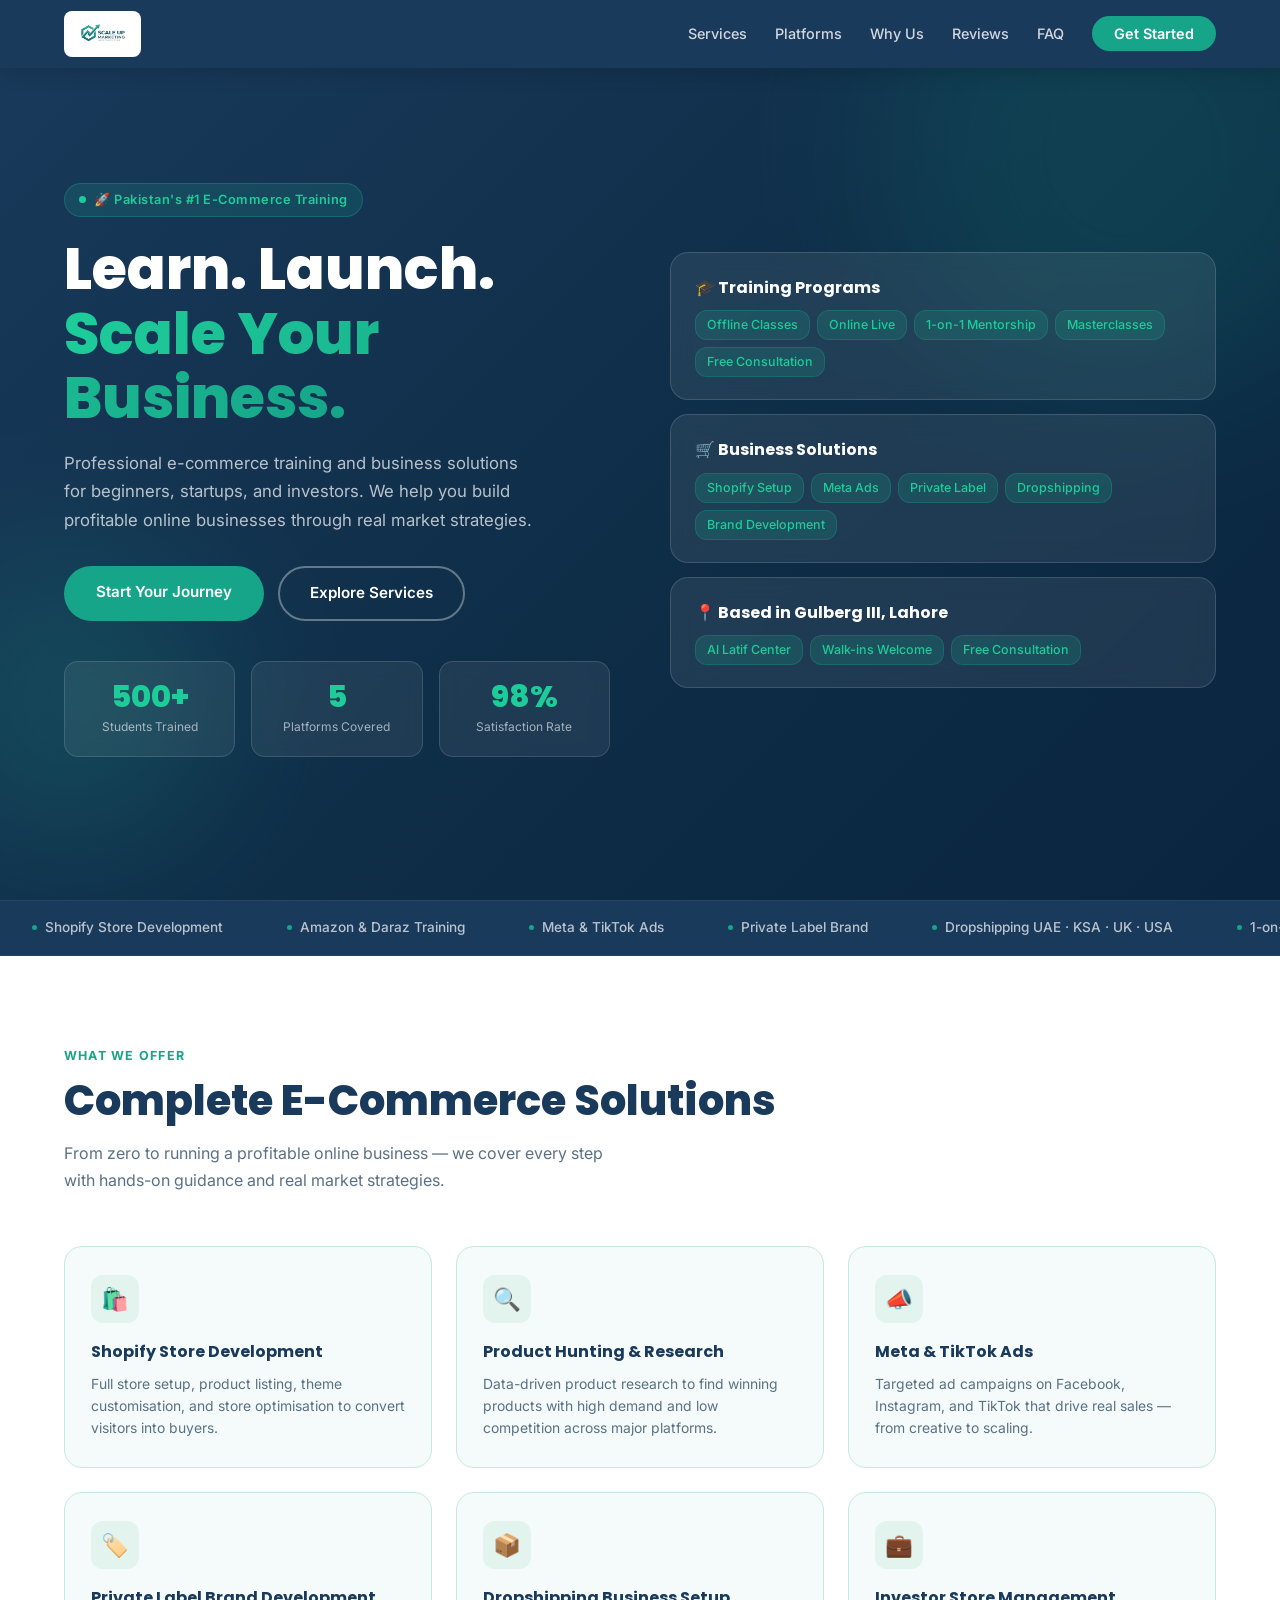
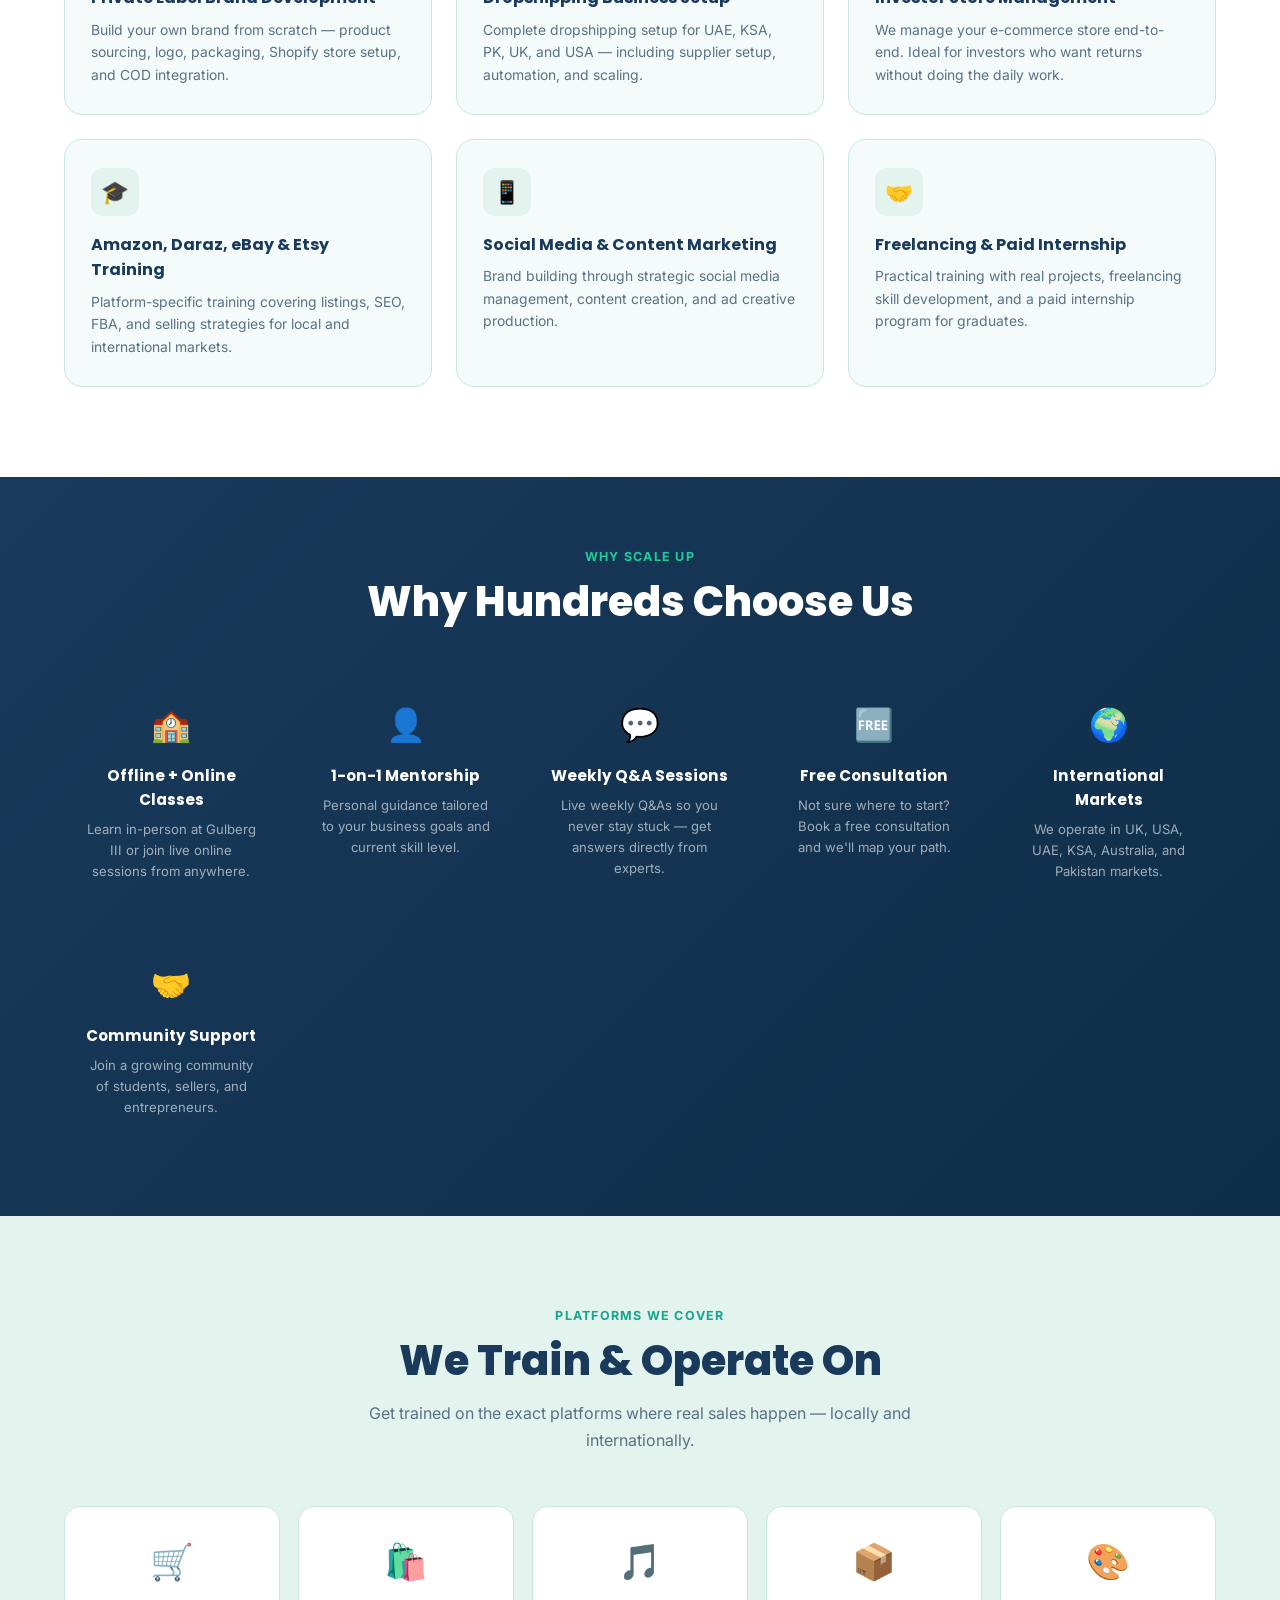
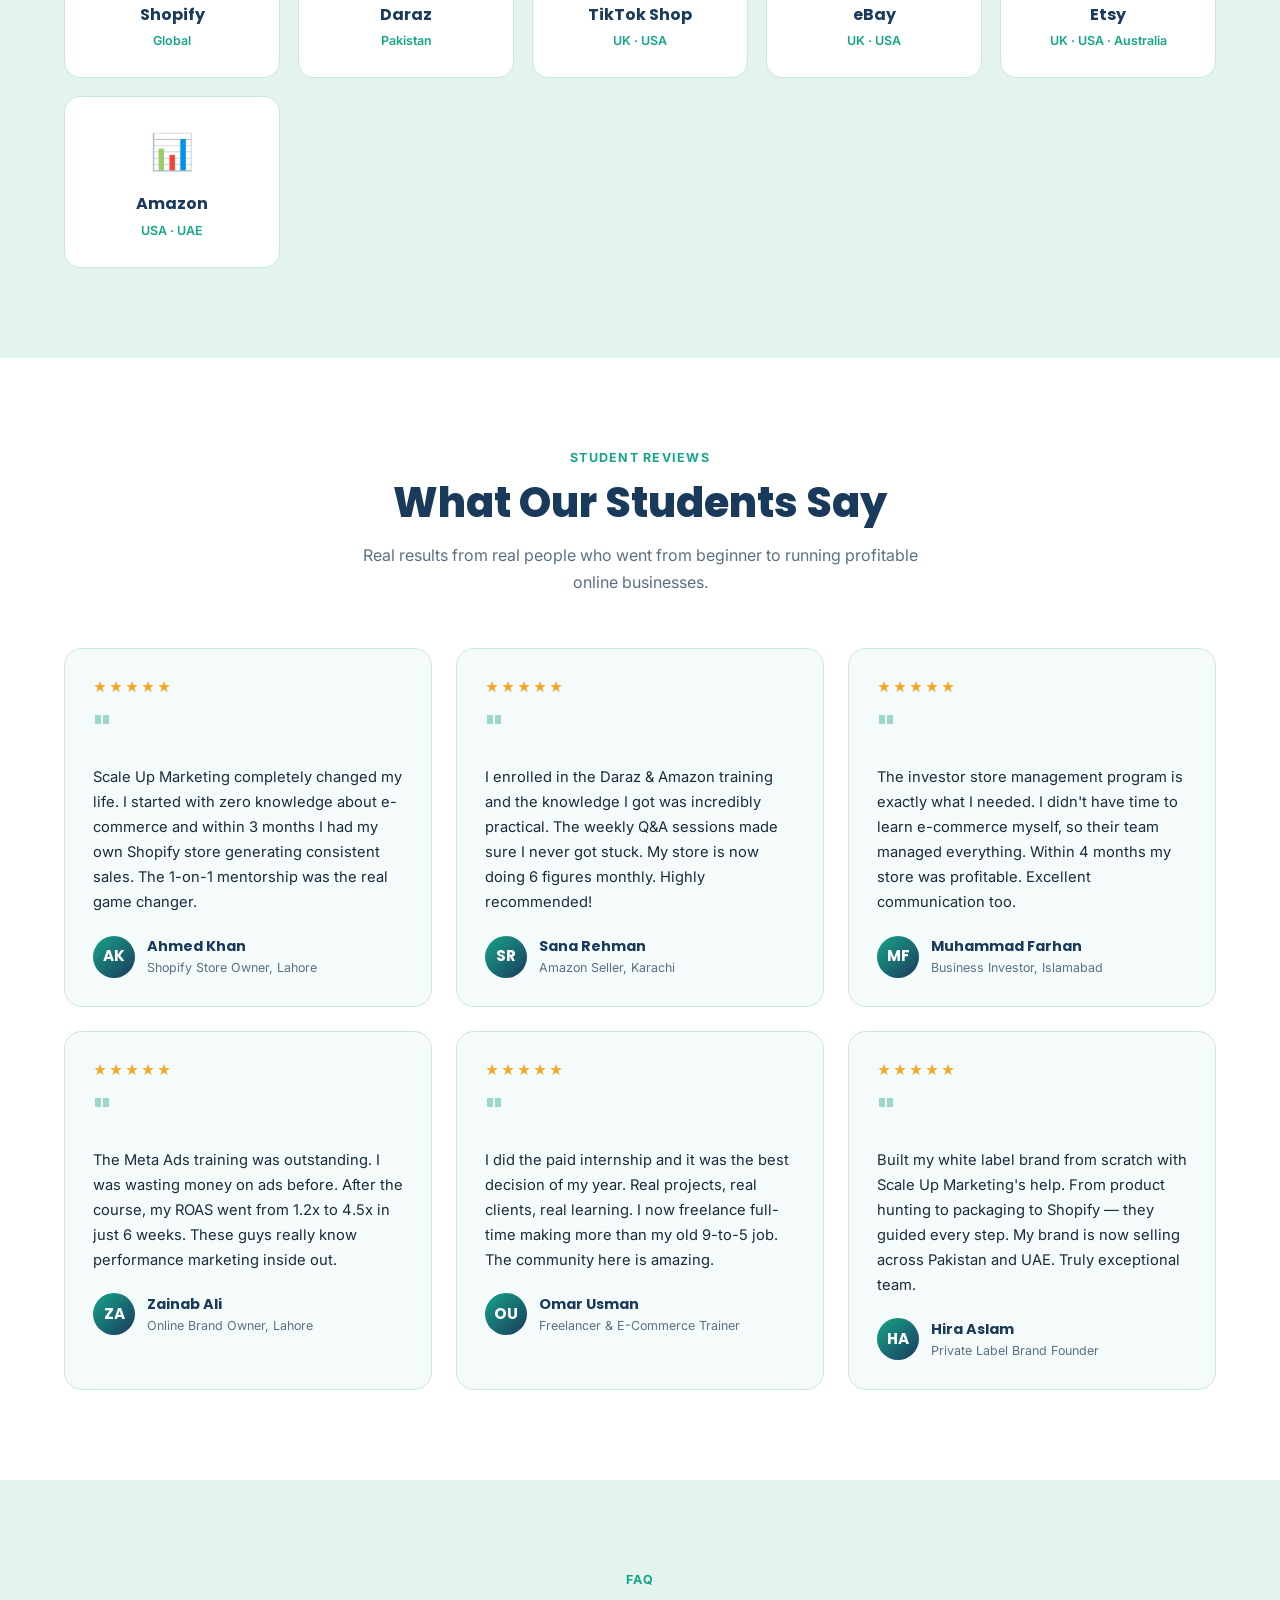
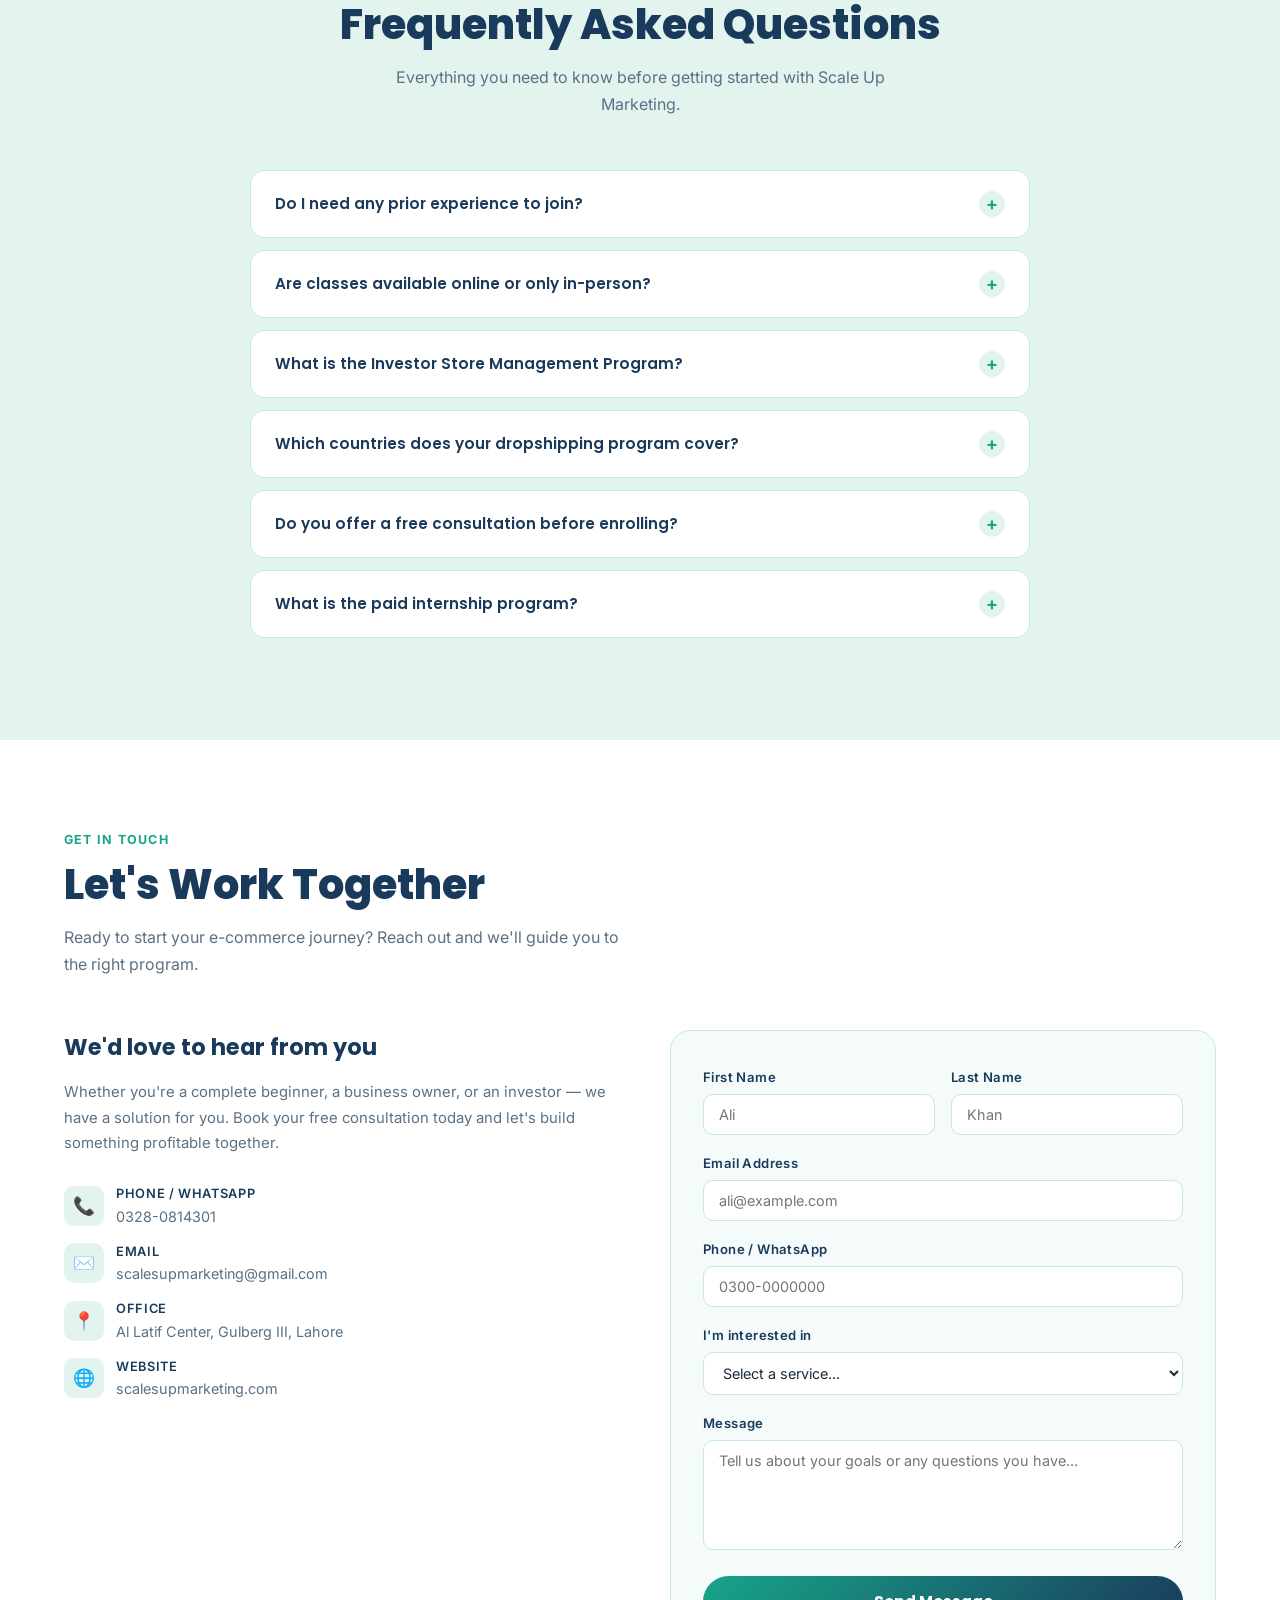
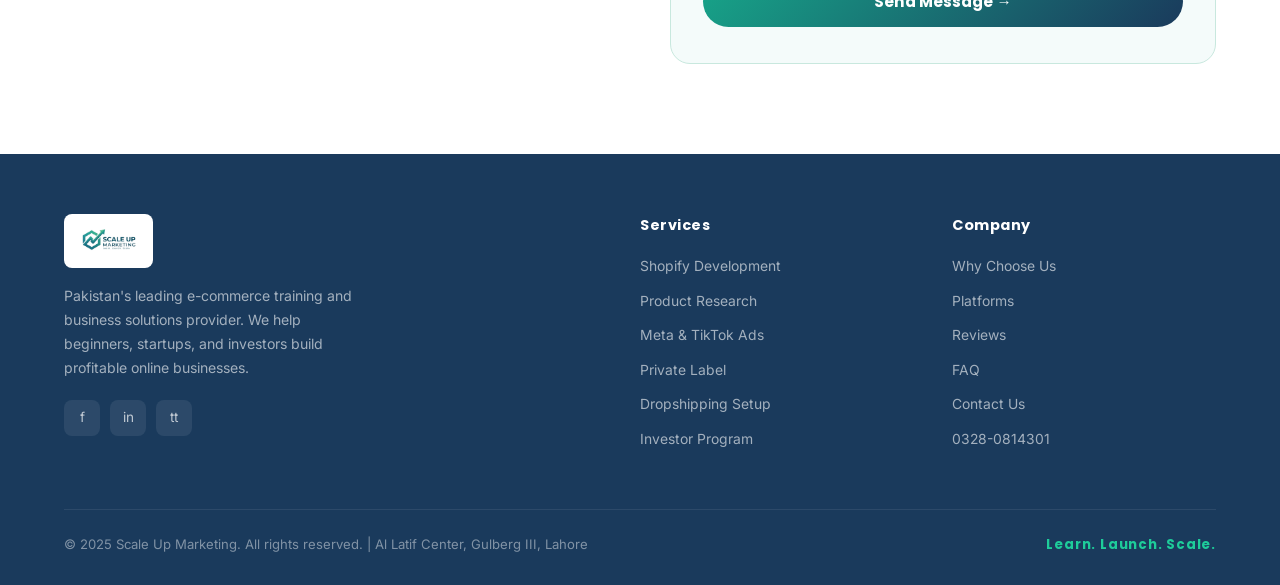
==== commit b7b9168b: "Rename scaleup-marketing-updated (1).html to index.html" ====
--- a/index.html
+++ b/index.html
@@ -1,720 +1,760 @@
 <!DOCTYPE html>
 <html lang="en">
 <head>
-  <meta charset="UTF-8" />
-  <meta name="viewport" content="width=device-width, initial-scale=1.0" />
-  <title>ScaleUp Marketing – E-commerce Growth Experts</title>
-  <link rel="preconnect" href="https://fonts.googleapis.com" />
-  <link rel="preconnect" href="https://fonts.gstatic.com" crossorigin />
-  <link href="https://fonts.googleapis.com/css2?family=Syne:wght@400;500;600;700;800&family=DM+Sans:ital,opsz,wght@0,9..40,300;0,9..40,400;0,9..40,500;0,9..40,600;1,9..40,300&display=swap" rel="stylesheet" />
-  <link rel="stylesheet" href="style.css" />
+<meta charset="UTF-8"/>
+<meta name="viewport" content="width=device-width, initial-scale=1.0"/>
+<title>Scale Up Marketing — Learn. Launch. Scale.</title>
+<link rel="preconnect" href="https://fonts.googleapis.com"/>
+<link rel="preconnect" href="https://fonts.gstatic.com" crossorigin/>
+<link href="https://fonts.googleapis.com/css2?family=Poppins:wght@400;500;600;700;800&family=Inter:wght@400;500&display=swap" rel="stylesheet"/>
+<style>
+*,*::before,*::after{box-sizing:border-box;margin:0;padding:0}
+:root{
+  --navy:#1A3A5C;
+  --navy-light:#1F4E78;
+  --teal:#17A589;
+  --teal-light:#1ECC9A;
+  --teal-pale:#E3F4EF;
+  --bg:#F4FBFA;
+  --white:#FFFFFF;
+  --gray:#F2F4F6;
+  --text:#1a2b3c;
+  --muted:#5a7185;
+  --border:#C8E8DE;
+}
+html{scroll-behavior:smooth}
+body{font-family:'Inter',sans-serif;background:var(--bg);color:var(--text);line-height:1.6;overflow-x:hidden}
+
+/* ── NAV ── */
+nav{position:fixed;top:0;left:0;right:0;z-index:100;background:var(--navy);padding:0 5%;height:68px;display:flex;align-items:center;justify-content:space-between;box-shadow:0 2px 20px rgba(0,0,0,.18)}
+.nav-logo{display:flex;align-items:center;gap:10px;text-decoration:none}
+.nav-logo-img{height:46px;width:auto;object-fit:contain;background:#fff;border-radius:8px;padding:4px 10px;}
+.nav-logo-icon{width:38px;height:38px}
+.nav-logo-text{font-family:'Poppins',sans-serif;font-weight:700;font-size:1.05rem;color:#fff;line-height:1.1}
+.nav-logo-text span{color:var(--teal-light);font-weight:800}
+.nav-links{display:flex;align-items:center;gap:28px;list-style:none}
+.nav-links a{color:rgba(255,255,255,.8);text-decoration:none;font-size:.9rem;font-weight:500;transition:color .2s}
+.nav-links a:hover{color:var(--teal-light)}
+.nav-cta{background:var(--teal);color:#fff!important;padding:9px 22px;border-radius:25px;font-weight:600!important;transition:background .2s!important}
+.nav-cta:hover{background:var(--teal-light)!important}
+.hamburger{display:none;flex-direction:column;gap:5px;cursor:pointer;padding:4px}
+.hamburger span{width:24px;height:2px;background:#fff;border-radius:2px;transition:.3s}
+@media(max-width:768px){
+  .nav-links{display:none;position:absolute;top:68px;left:0;right:0;background:var(--navy);flex-direction:column;padding:20px 5%;gap:16px;border-top:1px solid rgba(255,255,255,.1)}
+  .nav-links.open{display:flex}
+  .hamburger{display:flex}
+}
+
+/* ── HERO ── */
+#hero{min-height:100vh;background:linear-gradient(135deg,var(--navy) 0%,#0E2D47 55%,#0A2540 100%);display:flex;align-items:center;padding:100px 5% 60px;position:relative;overflow:hidden}
+.hero-blob{position:absolute;border-radius:50%;filter:blur(80px);opacity:.15;pointer-events:none}
+.blob1{width:500px;height:500px;background:var(--teal);top:-100px;right:-100px}
+.blob2{width:300px;height:300px;background:#1ECC9A;bottom:50px;left:-80px}
+.hero-inner{max-width:1200px;margin:0 auto;width:100%;display:grid;grid-template-columns:1fr 1fr;gap:60px;align-items:center;position:relative;z-index:1}
+.hero-tag{display:inline-flex;align-items:center;gap:8px;background:rgba(23,165,137,.18);border:1px solid rgba(23,165,137,.35);color:var(--teal-light);padding:6px 14px;border-radius:20px;font-size:.8rem;font-weight:600;margin-bottom:20px;letter-spacing:.04em}
+.hero-tag::before{content:'';width:7px;height:7px;background:var(--teal-light);border-radius:50%;animation:pulse 2s infinite}
+@keyframes pulse{0%,100%{opacity:1;transform:scale(1)}50%{opacity:.5;transform:scale(1.4)}}
+.hero-title{font-family:'Poppins',sans-serif;font-size:clamp(2.2rem,5vw,3.6rem);font-weight:800;color:#fff;line-height:1.12;margin-bottom:18px}
+.hero-title .accent{background:linear-gradient(90deg,#1ECC9A,#17A589);-webkit-background-clip:text;-webkit-text-fill-color:transparent;background-clip:text}
+.hero-subtitle{font-size:1.05rem;color:rgba(255,255,255,.7);margin-bottom:32px;max-width:480px;line-height:1.7}
+.hero-btns{display:flex;gap:14px;flex-wrap:wrap}
+.btn-primary{background:var(--teal);color:#fff;padding:14px 32px;border-radius:30px;font-weight:600;font-size:.95rem;text-decoration:none;transition:all .25s;display:inline-block}
+.btn-primary:hover{background:var(--teal-light);transform:translateY(-2px);box-shadow:0 8px 25px rgba(23,165,137,.4)}
+.btn-outline{border:2px solid rgba(255,255,255,.35);color:#fff;padding:13px 30px;border-radius:30px;font-weight:600;font-size:.95rem;text-decoration:none;transition:all .25s;display:inline-block}
+.btn-outline:hover{border-color:var(--teal-light);color:var(--teal-light)}
+.hero-stats{display:grid;grid-template-columns:repeat(3,1fr);gap:16px;margin-top:40px}
+.stat-hex{background:rgba(255,255,255,.07);border:1px solid rgba(255,255,255,.13);border-radius:14px;padding:20px 14px;text-align:center;backdrop-filter:blur(8px)}
+.stat-num{font-family:'Poppins',sans-serif;font-size:1.9rem;font-weight:800;color:var(--teal-light);line-height:1}
+.stat-label{font-size:.75rem;color:rgba(255,255,255,.6);margin-top:5px}
+.hero-visual{display:flex;flex-direction:column;gap:14px;align-items:center}
+.hero-card{background:rgba(255,255,255,.08);border:1px solid rgba(255,255,255,.14);border-radius:18px;padding:22px 24px;backdrop-filter:blur(10px);width:100%}
+.hero-card-title{font-family:'Poppins',sans-serif;font-weight:700;color:#fff;font-size:1rem;margin-bottom:10px}
+.hero-card-items{display:flex;flex-wrap:wrap;gap:7px}
+.hero-card-item{background:rgba(23,165,137,.2);border:1px solid rgba(23,165,137,.3);color:var(--teal-light);font-size:.78rem;padding:4px 11px;border-radius:12px;font-weight:500}
+@media(max-width:768px){
+  .hero-inner{grid-template-columns:1fr}
+  .hero-stats{grid-template-columns:repeat(3,1fr)}
+  .hero-visual{display:none}
+}
+
+/* ── TICKER ── */
+.ticker-wrap{background:var(--navy);padding:16px 0;overflow:hidden;border-top:1px solid rgba(255,255,255,.06);border-bottom:1px solid rgba(255,255,255,.06)}
+.ticker-track{display:flex;gap:0;white-space:nowrap;animation:ticker 22s linear infinite}
+@keyframes ticker{from{transform:translateX(0)}to{transform:translateX(-50%)}}
+.ticker-item{display:inline-flex;align-items:center;gap:8px;padding:0 32px;color:rgba(255,255,255,.7);font-size:.85rem;font-weight:500}
+.ticker-item .dot{width:5px;height:5px;background:var(--teal);border-radius:50%;flex-shrink:0}
+
+/* ── SECTIONS COMMON ── */
+section{padding:90px 5%}
+.section-inner{max-width:1200px;margin:0 auto}
+.section-eyebrow{font-size:.78rem;font-weight:700;letter-spacing:.1em;text-transform:uppercase;color:var(--teal);margin-bottom:10px}
+.section-title{font-family:'Poppins',sans-serif;font-size:clamp(1.8rem,3.5vw,2.6rem);font-weight:800;color:var(--navy);line-height:1.2;margin-bottom:14px}
+.section-sub{font-size:1rem;color:var(--muted);max-width:560px;line-height:1.7}
+.section-header{margin-bottom:52px}
+.section-header.centered{text-align:center}
+.section-header.centered .section-sub{margin:0 auto}
+
+/* ── SERVICES ── */
+#services{background:var(--white)}
+.services-grid{display:grid;grid-template-columns:repeat(auto-fit,minmax(280px,1fr));gap:24px}
+.service-card{background:var(--bg);border:1.5px solid var(--border);border-radius:18px;padding:28px 26px;transition:all .3s;cursor:default;position:relative;overflow:hidden}
+.service-card::before{content:'';position:absolute;top:0;left:0;right:0;height:3px;background:linear-gradient(90deg,var(--teal),var(--teal-light));transform:scaleX(0);transform-origin:left;transition:.3s}
+.service-card:hover{transform:translateY(-5px);box-shadow:0 16px 40px rgba(23,165,137,.13);border-color:var(--teal)}
+.service-card:hover::before{transform:scaleX(1)}
+.service-icon{width:48px;height:48px;background:var(--teal-pale);border-radius:12px;display:flex;align-items:center;justify-content:center;margin-bottom:16px;font-size:1.4rem}
+.service-name{font-family:'Poppins',sans-serif;font-weight:700;font-size:1rem;color:var(--navy);margin-bottom:8px}
+.service-desc{font-size:.87rem;color:var(--muted);line-height:1.6}
+
+/* ── PLATFORMS ── */
+#platforms{background:var(--teal-pale)}
+.platforms-grid{display:grid;grid-template-columns:repeat(auto-fit,minmax(180px,1fr));gap:18px}
+.platform-card{background:var(--white);border:1.5px solid var(--border);border-radius:16px;padding:26px 20px;text-align:center;transition:all .3s}
+.platform-card:hover{transform:translateY(-4px);box-shadow:0 12px 30px rgba(27,61,92,.1);border-color:var(--teal)}
+.platform-emoji{font-size:2.2rem;margin-bottom:12px;display:block}
+.platform-name{font-family:'Poppins',sans-serif;font-weight:700;font-size:1rem;color:var(--navy);margin-bottom:4px}
+.platform-markets{font-size:.78rem;color:var(--teal);font-weight:600}
+
+/* ── TESTIMONIALS ── */
+#testimonials{background:var(--white)}
+.testimonials-grid{display:grid;grid-template-columns:repeat(auto-fit,minmax(300px,1fr));gap:24px}
+.testi-card{background:var(--bg);border:1.5px solid var(--border);border-radius:18px;padding:28px;transition:all .3s;position:relative}
+.testi-card:hover{box-shadow:0 12px 35px rgba(23,165,137,.1);border-color:var(--teal)}
+.testi-quote{font-size:2.5rem;line-height:1;color:var(--teal);font-family:'Poppins',sans-serif;font-weight:800;margin-bottom:12px;opacity:.4}
+.testi-text{font-size:.92rem;color:var(--text);line-height:1.7;margin-bottom:20px}
+.testi-author{display:flex;align-items:center;gap:12px}
+.testi-avatar{width:42px;height:42px;border-radius:50%;background:linear-gradient(135deg,var(--teal),var(--navy));display:flex;align-items:center;justify-content:center;font-family:'Poppins',sans-serif;font-weight:700;color:#fff;font-size:.95rem;flex-shrink:0}
+.testi-name{font-family:'Poppins',sans-serif;font-weight:700;font-size:.9rem;color:var(--navy)}
+.testi-role{font-size:.78rem;color:var(--muted)}
+.stars{color:#f5a623;font-size:.85rem;margin-bottom:14px;letter-spacing:2px}
+
+/* ── FAQ ── */
+#faq{background:var(--teal-pale)}
+.faq-wrap{max-width:780px;margin:0 auto}
+.faq-item{background:var(--white);border:1.5px solid var(--border);border-radius:14px;margin-bottom:12px;overflow:hidden;transition:.3s}
+.faq-item.open{border-color:var(--teal);box-shadow:0 4px 20px rgba(23,165,137,.1)}
+.faq-q{padding:20px 24px;cursor:pointer;display:flex;justify-content:space-between;align-items:center;gap:16px;user-select:none}
+.faq-q-text{font-family:'Poppins',sans-serif;font-weight:600;font-size:.95rem;color:var(--navy)}
+.faq-icon{width:26px;height:26px;background:var(--teal-pale);border-radius:50%;display:flex;align-items:center;justify-content:center;flex-shrink:0;transition:.3s;color:var(--teal);font-size:1.1rem;font-weight:700}
+.faq-item.open .faq-icon{background:var(--teal);color:#fff;transform:rotate(45deg)}
+.faq-a{max-height:0;overflow:hidden;transition:max-height .4s ease,padding .3s}
+.faq-item.open .faq-a{max-height:300px;padding:0 24px 20px}
+.faq-a p{font-size:.9rem;color:var(--muted);line-height:1.7}
+
+/* ── CONTACT ── */
+#contact{background:var(--white)}
+.contact-inner{display:grid;grid-template-columns:1fr 1fr;gap:60px;align-items:start}
+.contact-info h3{font-family:'Poppins',sans-serif;font-weight:700;font-size:1.4rem;color:var(--navy);margin-bottom:14px}
+.contact-info p{color:var(--muted);font-size:.93rem;line-height:1.7;margin-bottom:28px}
+.contact-detail{display:flex;align-items:center;gap:12px;margin-bottom:14px}
+.contact-icon{width:40px;height:40px;background:var(--teal-pale);border-radius:10px;display:flex;align-items:center;justify-content:center;font-size:1.1rem;flex-shrink:0}
+.contact-detail-text{font-size:.9rem}
+.contact-detail-label{font-weight:600;color:var(--navy);font-size:.8rem;text-transform:uppercase;letter-spacing:.05em}
+.contact-detail-val{color:var(--muted)}
+.contact-form{background:var(--bg);border:1.5px solid var(--border);border-radius:20px;padding:36px 32px}
+.form-row{display:grid;grid-template-columns:1fr 1fr;gap:16px}
+.form-group{margin-bottom:18px}
+.form-group label{font-size:.82rem;font-weight:600;color:var(--navy);display:block;margin-bottom:6px;letter-spacing:.03em}
+.form-group input,.form-group textarea,.form-group select{width:100%;border:1.5px solid var(--border);border-radius:10px;padding:11px 15px;font-family:'Inter',sans-serif;font-size:.9rem;color:var(--text);background:var(--white);transition:.2s;outline:none}
+.form-group input:focus,.form-group textarea:focus,.form-group select:focus{border-color:var(--teal);box-shadow:0 0 0 3px rgba(23,165,137,.12)}
+.form-group textarea{min-height:110px;resize:vertical}
+.btn-submit{background:linear-gradient(135deg,var(--teal),var(--navy));color:#fff;border:none;padding:14px 36px;border-radius:30px;font-family:'Poppins',sans-serif;font-weight:700;font-size:.95rem;cursor:pointer;transition:all .25s;width:100%}
+.btn-submit:hover{opacity:.9;transform:translateY(-2px);box-shadow:0 8px 25px rgba(27,61,92,.25)}
+@media(max-width:768px){
+  .contact-inner{grid-template-columns:1fr}
+  .form-row{grid-template-columns:1fr}
+}
+
+/* ── FOOTER ── */
+footer{background:var(--navy);padding:60px 5% 30px;color:rgba(255,255,255,.75)}
+.footer-inner{max-width:1200px;margin:0 auto}
+.footer-grid{display:grid;grid-template-columns:2fr 1fr 1fr;gap:48px;margin-bottom:48px}
+.footer-brand .footer-logo-text{font-family:'Poppins',sans-serif;font-weight:800;font-size:1.3rem;color:#fff;margin-bottom:12px}
+.footer-brand .footer-logo-text span{color:var(--teal-light)}
+.footer-brand p{font-size:.88rem;line-height:1.7;max-width:300px;color:rgba(255,255,255,.6)}
+.footer-socials{display:flex;gap:10px;margin-top:20px}
+.social-btn{width:36px;height:36px;background:rgba(255,255,255,.08);border-radius:8px;display:flex;align-items:center;justify-content:center;color:rgba(255,255,255,.7);text-decoration:none;font-size:.85rem;transition:.2s}
+.social-btn:hover{background:var(--teal);color:#fff}
+.footer-col h4{font-family:'Poppins',sans-serif;font-weight:700;font-size:.9rem;color:#fff;margin-bottom:16px;letter-spacing:.04em}
+.footer-col ul{list-style:none}
+.footer-col ul li{margin-bottom:9px}
+.footer-col ul li a{color:rgba(255,255,255,.6);text-decoration:none;font-size:.87rem;transition:.2s}
+.footer-col ul li a:hover{color:var(--teal-light)}
+.footer-bottom{border-top:1px solid rgba(255,255,255,.08);padding-top:24px;display:flex;justify-content:space-between;align-items:center;gap:12px;flex-wrap:wrap}
+.footer-bottom p{font-size:.82rem;color:rgba(255,255,255,.45)}
+.footer-tagline{font-family:'Poppins',sans-serif;font-weight:700;font-size:.82rem;color:var(--teal-light);letter-spacing:.06em}
+@media(max-width:768px){
+  .footer-grid{grid-template-columns:1fr;gap:32px}
+}
+
+/* ── SCROLL REVEAL ── */
+.reveal{opacity:0;transform:translateY(28px);transition:opacity .6s ease,transform .6s ease}
+.reveal.visible{opacity:1;transform:none}
+
+/* ── WHY CHOOSE US strip ── */
+#why{background:linear-gradient(135deg,var(--navy),#0E2D47);padding:70px 5%}
+.why-inner{max-width:1200px;margin:0 auto}
+.why-grid{display:grid;grid-template-columns:repeat(auto-fit,minmax(200px,1fr));gap:20px}
+.why-item{text-align:center;padding:28px 18px}
+.why-item-icon{font-size:2rem;margin-bottom:14px}
+.why-item-title{font-family:'Poppins',sans-serif;font-weight:700;color:#fff;font-size:.95rem;margin-bottom:7px}
+.why-item-desc{font-size:.82rem;color:rgba(255,255,255,.6);line-height:1.6}
+</style>
 </head>
 <body>
 
-  <!-- ============ NAVBAR ============ -->
-  <nav class="navbar" id="navbar">
-    <div class="nav-inner">
-      <a href="#" class="logo">
-        <span class="logo-icon">⬡</span>
-        <span class="logo-text">ScaleUp<strong>Marketing</strong></span>
-      </a>
-      <ul class="nav-links" id="navLinks">
-        <li><a href="#about">About</a></li>
-        <li><a href="#services">Services</a></li>
-        <li><a href="#markets">Markets</a></li>
-        <li><a href="#results">Results</a></li>
-        <li><a href="#team">Team</a></li>
-        <li><a href="#contact" class="nav-cta">Book a Call</a></li>
-      </ul>
-      <div class="nav-actions">
-        <button class="theme-toggle" id="themeToggle" aria-label="Toggle dark mode">
-          <span class="theme-icon">☽</span>
-        </button>
-        <button class="hamburger" id="hamburger" aria-label="Toggle menu">
-          <span></span><span></span><span></span>
-        </button>
-      </div>
-    </div>
-  </nav>
-
-  <!-- ============ HERO ============ -->
-  <section class="hero" id="home">
-    <div class="hero-bg">
-      <div class="hero-orb orb-1"></div>
-      <div class="hero-orb orb-2"></div>
-      <div class="hero-grid"></div>
-    </div>
-    <div class="container hero-inner">
-      <div class="hero-badge reveal">
-        <span class="badge-dot"></span> E-commerce Training &amp; Business Scaling
-      </div>
-      <h1 class="hero-title reveal">
-        We Drive Your<br />
-        <span class="gradient-text">E-commerce Growth</span>
-      </h1>
-      <p class="hero-sub reveal">
-        Empowering entrepreneurs to build, scale, and dominate online markets — from product hunting to 7-figure revenues. Real skills. Real results.
-      </p>
-      <div class="hero-ctas reveal">
-        <a href="#contact" class="btn btn-primary">
-          <span>Book a Free Consultation</span>
-          <svg width="16" height="16" viewBox="0 0 24 24" fill="none" stroke="currentColor" stroke-width="2.5"><path d="M5 12h14M12 5l7 7-7 7"/></svg>
-        </a>
-        <a href="#services" class="btn btn-ghost">Explore Services</a>
-      </div>
-      <div class="hero-stats reveal">
-        <div class="stat-pill"><strong>200+</strong> Entrepreneurs Trained</div>
-        <div class="stat-sep">·</div>
-        <div class="stat-pill"><strong>50+</strong> Stores Managed</div>
-        <div class="stat-sep">·</div>
-        <div class="stat-pill"><strong>100+</strong> Jobs Created</div>
-      </div>
-    </div>
-    <div class="hero-scroll-hint">
-      <span>Scroll</span>
-      <div class="scroll-line"></div>
-    </div>
-  </section>
-
-  <!-- ============ ABOUT ============ -->
-  <section class="about section" id="about">
-    <div class="container">
-      <div class="about-grid">
-        <div class="about-left reveal">
-          <div class="section-label">About Us</div>
-          <h2 class="section-title">Built by Practitioners,<br /><span class="gradient-text">For Entrepreneurs</span></h2>
-          <p class="about-desc">
-            Founded in 2024, ScaleUp Marketing was born from a simple belief: e-commerce success shouldn't be a privilege of the few. We combine hands-on execution with practical training to help entrepreneurs across Pakistan, the UK, and the USA build sustainable, profitable online businesses.
-          </p>
-          <p class="about-desc">
-            We don't just teach — we do. Our team actively manages stores, runs live ad campaigns, and sources products in real markets. That frontline experience is what we pass on to every student and partner.
-          </p>
-          <a href="#contact" class="btn btn-primary">Get Started Today</a>
-        </div>
-        <div class="about-right reveal">
-          <div class="about-cards">
-            <div class="about-stat-card accent-navy">
-              <div class="stat-number counter" data-target="200">0</div>
-              <div class="stat-plus">+</div>
-              <div class="stat-label">Entrepreneurs Trained</div>
-              <div class="stat-icon">🎓</div>
-            </div>
-            <div class="about-stat-card accent-gold">
-              <div class="stat-number counter" data-target="50">0</div>
-              <div class="stat-plus">+</div>
-              <div class="stat-label">Stores Actively Managed</div>
-              <div class="stat-icon">🏪</div>
-            </div>
-            <div class="about-stat-card accent-teal">
-              <div class="stat-number counter" data-target="100">0</div>
-              <div class="stat-plus">+</div>
-              <div class="stat-label">Jobs Created</div>
-              <div class="stat-icon">💼</div>
-            </div>
-            <div class="about-stat-card accent-rose">
-              <div class="stat-number">2024</div>
-              <div class="stat-label">Year Founded</div>
-              <div class="stat-icon">🚀</div>
-            </div>
-          </div>
-        </div>
-      </div>
-    </div>
-  </section>
-
-  <!-- ============ MISSION & VISION ============ -->
-  <section class="mission section" id="mission">
-    <div class="mission-bg"></div>
-    <div class="container">
-      <div class="section-header reveal">
-        <div class="section-label">Purpose</div>
-        <h2 class="section-title">Mission &amp; Vision</h2>
-      </div>
-      <div class="mv-grid">
-        <div class="mv-card reveal">
-          <div class="mv-icon-wrap mission-icon">
-            <svg width="28" height="28" viewBox="0 0 24 24" fill="none" stroke="currentColor" stroke-width="1.8"><circle cx="12" cy="12" r="10"/><circle cx="12" cy="12" r="6"/><circle cx="12" cy="12" r="2"/></svg>
-          </div>
-          <h3>Our Mission</h3>
-          <p>To deliver practical, results-driven e-commerce education and execution support that creates real financial freedom for entrepreneurs — from their first sale to their first million.</p>
-          <ul class="mv-list">
-            <li>Hands-on training with live stores</li>
-            <li>End-to-end business support</li>
-            <li>Community-driven growth</li>
-            <li>Measurable financial outcomes</li>
-          </ul>
-        </div>
-        <div class="mv-card reveal">
-          <div class="mv-icon-wrap vision-icon">
-            <svg width="28" height="28" viewBox="0 0 24 24" fill="none" stroke="currentColor" stroke-width="1.8"><path d="M1 12s4-8 11-8 11 8 11 8-4 8-11 8-11-8-11-8z"/><circle cx="12" cy="12" r="3"/></svg>
-          </div>
-          <h3>Our Vision</h3>
-          <p>To become the most trusted name in e-commerce education across South Asia and beyond — building a generation of successful digital entrepreneurs who scale globally from day one.</p>
-          <ul class="mv-list">
-            <li>Global market reach for local entrepreneurs</li>
-            <li>Industry-leading success rates</li>
-            <li>Recognized e-commerce academy</li>
-            <li>10,000+ entrepreneurs by 2027</li>
-          </ul>
-        </div>
-      </div>
-    </div>
-  </section>
-
-  <!-- ============ SERVICES ============ -->
-  <section class="services section" id="services">
-    <div class="container">
-      <div class="section-header reveal">
-        <div class="section-label">What We Do</div>
-        <h2 class="section-title">End-to-End <span class="gradient-text">E-commerce Services</span></h2>
-        <p class="section-sub">Everything you need to build and scale a profitable online store — handled by experts.</p>
-      </div>
-      <div class="services-grid">
-
-        <div class="service-card reveal" style="--i:0">
-          <div class="service-num">01</div>
-          <div class="service-icon">
-            <svg width="26" height="26" viewBox="0 0 24 24" fill="none" stroke="currentColor" stroke-width="1.8"><circle cx="11" cy="11" r="8"/><path d="M21 21l-4.35-4.35"/><path d="M11 8v6M8 11h6"/></svg>
-          </div>
-          <h3>Product Hunting</h3>
-          <p>Data-driven product research using cutting-edge tools to identify winning products before they trend. We analyze demand, competition, and margins.</p>
-          <div class="service-tags">
-            <span>Market Research</span><span>Trend Analysis</span><span>Profit Margins</span>
-          </div>
-        </div>
-
-        <div class="service-card reveal" style="--i:1">
-          <div class="service-num">02</div>
-          <div class="service-icon">
-            <svg width="26" height="26" viewBox="0 0 24 24" fill="none" stroke="currentColor" stroke-width="1.8"><path d="M21 10c0 7-9 13-9 13s-9-6-9-13a9 9 0 0118 0z"/><circle cx="12" cy="10" r="3"/></svg>
-          </div>
-          <h3>Supplier Sourcing</h3>
-          <p>Direct connections with vetted manufacturers in China, the UAE, and Pakistan. Negotiate the best rates and ensure product quality before a single unit ships.</p>
-          <div class="service-tags">
-            <span>Alibaba</span><span>Quality Control</span><span>Negotiation</span>
-          </div>
-        </div>
-
-        <div class="service-card reveal" style="--i:2">
-          <div class="service-num">03</div>
-          <div class="service-icon">
-            <svg width="26" height="26" viewBox="0 0 24 24" fill="none" stroke="currentColor" stroke-width="1.8"><rect x="2" y="3" width="20" height="14" rx="2"/><path d="M8 21h8M12 17v4"/></svg>
-          </div>
-          <h3>Store Development</h3>
-          <p>Professional Shopify and Amazon stores built to convert. Compelling product listings, optimized UX, and brand identity that builds buyer trust instantly.</p>
-          <div class="service-tags">
-            <span>Shopify</span><span>Amazon FBA</span><span>CRO</span>
-          </div>
-        </div>
-
-        <div class="service-card reveal" style="--i:3">
-          <div class="service-num">04</div>
-          <div class="service-icon">
-            <svg width="26" height="26" viewBox="0 0 24 24" fill="none" stroke="currentColor" stroke-width="1.8"><path d="M18 20V10"/><path d="M12 20V4"/><path d="M6 20v-6"/></svg>
-          </div>
-          <h3>Digital Marketing &amp; Meta Ads</h3>
-          <p>ROI-focused Meta advertising strategies that scale. From creative testing to retargeting funnels — we build paid media systems that print money.</p>
-          <div class="service-tags">
-            <span>Meta Ads</span><span>ROAS 4–8x</span><span>Funnels</span>
-          </div>
-        </div>
-
-        <div class="service-card reveal" style="--i:4">
-          <div class="service-num">05</div>
-          <div class="service-icon">
-            <svg width="26" height="26" viewBox="0 0 24 24" fill="none" stroke="currentColor" stroke-width="1.8"><path d="M5 12H3l9-9 9 9h-2"/><path d="M5 12v7a2 2 0 002 2h10a2 2 0 002-2v-7"/><rect x="9" y="12" width="6" height="9"/></svg>
-          </div>
-          <h3>Logistics &amp; Fulfillment</h3>
-          <p>Streamlined end-to-end supply chain management. From warehousing to last-mile delivery, we ensure orders arrive on time and customers stay happy.</p>
-          <div class="service-tags">
-            <span>3PL</span><span>FBA Prep</span><span>Dropshipping</span>
-          </div>
-        </div>
-
-        <div class="service-card reveal" style="--i:5">
-          <div class="service-num">06</div>
-          <div class="service-icon">
-            <svg width="26" height="26" viewBox="0 0 24 24" fill="none" stroke="currentColor" stroke-width="1.8"><path d="M21 15a2 2 0 01-2 2H7l-4 4V5a2 2 0 012-2h14a2 2 0 012 2z"/></svg>
-          </div>
-          <h3>Customer Support</h3>
-          <p>Professional CS teams trained in e-commerce that handle disputes, returns, and reviews — protecting your store rating and maximizing lifetime customer value.</p>
-          <div class="service-tags">
-            <span>24/7 Support</span><span>Review Management</span><span>Chargeback</span>
-          </div>
-        </div>
-
-      </div>
-    </div>
-  </section>
-
-  <!-- ============ MARKET OPPORTUNITY ============ -->
-  <section class="markets section" id="markets">
-    <div class="markets-bg"></div>
-    <div class="container">
-      <div class="section-header reveal">
-        <div class="section-label">Market Opportunity</div>
-        <h2 class="section-title">The Markets We <span class="gradient-text">Dominate</span></h2>
-        <p class="section-sub">Trillion-dollar opportunities — and we know exactly how to capture them.</p>
-      </div>
-      <div class="markets-grid">
-        <div class="market-card reveal" data-country="us">
-          <div class="market-flag">🇺🇸</div>
-          <div class="market-country">United States</div>
-          <div class="market-value">$1.2T</div>
-          <div class="market-label">E-commerce Market Size</div>
-          <div class="market-bar"><div class="market-fill" style="--pct:100%"></div></div>
-          <ul class="market-points">
-            <li>Largest e-commerce market globally</li>
-            <li>Amazon FBA &amp; Shopify powerhouse</li>
-            <li>High purchasing power &amp; trust</li>
-          </ul>
-        </div>
-        <div class="market-card reveal" data-country="uk">
-          <div class="market-flag">🇬🇧</div>
-          <div class="market-country">United Kingdom</div>
-          <div class="market-value">$350B</div>
-          <div class="market-label">E-commerce Market Size</div>
-          <div class="market-bar"><div class="market-fill" style="--pct:29%"></div></div>
-          <ul class="market-points">
-            <li>Europe's #1 e-commerce economy</li>
-            <li>High digital adoption rates</li>
-            <li>Strong buyer protection culture</li>
-          </ul>
-        </div>
-        <div class="market-card reveal" data-country="pk">
-          <div class="market-flag">🇵🇰</div>
-          <div class="market-country">Pakistan</div>
-          <div class="market-value">$5–7B</div>
-          <div class="market-label">Rapidly Growing Market</div>
-          <div class="market-bar"><div class="market-fill" style="--pct:12%"></div></div>
-          <ul class="market-points">
-            <li>Fastest-growing digital economy in SA</li>
-            <li>Rising middle class &amp; mobile use</li>
-            <li>Government digital push &amp; freelancers</li>
-          </ul>
-        </div>
-      </div>
-    </div>
-  </section>
-
-  <!-- ============ CASE STUDIES ============ -->
-  <section class="cases section" id="results">
-    <div class="container">
-      <div class="section-header reveal">
-        <div class="section-label">Case Studies</div>
-        <h2 class="section-title">Real Numbers. <span class="gradient-text">Real Results.</span></h2>
-        <p class="section-sub">Every metric below is from live stores we've built, managed, or mentored.</p>
-      </div>
-      <div class="cases-grid">
-
-        <div class="case-card case-featured reveal">
-          <div class="case-badge">Meta Ads Campaign</div>
-          <h3 class="case-title">Fashion Accessories Store</h3>
-          <p class="case-desc">UK-based Shopify store scaled from £0 to £85K monthly revenue in 4 months using our Meta Ads funnel system.</p>
-          <div class="case-metrics">
-            <div class="metric">
-              <div class="metric-value">6.8x</div>
-              <div class="metric-label">ROAS</div>
-            </div>
-            <div class="metric">
-              <div class="metric-value">£85K</div>
-              <div class="metric-label">Monthly Revenue</div>
-            </div>
-            <div class="metric">
-              <div class="metric-value">340%</div>
-              <div class="metric-label">Revenue Growth</div>
-            </div>
-            <div class="metric">
-              <div class="metric-value">4 mo</div>
-              <div class="metric-label">Time to Scale</div>
-            </div>
-          </div>
-        </div>
-
-        <div class="case-card reveal">
-          <div class="case-badge">Amazon FBA</div>
-          <h3 class="case-title">Home &amp; Kitchen Brand</h3>
-          <p class="case-desc">USA Amazon store launched with 3 private-label SKUs. Reached Best Seller rank in 90 days.</p>
-          <div class="case-metrics">
-            <div class="metric">
-              <div class="metric-value">$42K</div>
-              <div class="metric-label">Month 3 Revenue</div>
-            </div>
-            <div class="metric">
-              <div class="metric-value">#1</div>
-              <div class="metric-label">BSR Category</div>
-            </div>
-            <div class="metric">
-              <div class="metric-value">4.8★</div>
-              <div class="metric-label">Rating</div>
-            </div>
-          </div>
-        </div>
-
-        <div class="case-card reveal">
-          <div class="case-badge">Dropshipping</div>
-          <h3 class="case-title">Gadgets &amp; Tech Store</h3>
-          <p class="case-desc">Pakistani entrepreneur trained and launched a USA dropshipping store earning $8K/month passive income.</p>
-          <div class="case-metrics">
-            <div class="metric">
-              <div class="metric-value">$8K</div>
-              <div class="metric-label">Monthly Profit</div>
-            </div>
-            <div class="metric">
-              <div class="metric-value">4.2x</div>
-              <div class="metric-label">ROAS</div>
-            </div>
-            <div class="metric">
-              <div class="metric-value">68%</div>
-              <div class="metric-label">Repeat Buyers</div>
-            </div>
-          </div>
-        </div>
-
-      </div>
-    </div>
-  </section>
-
-  <!-- ============ INVESTOR RESULTS ============ -->
-  <section class="investor section">
-    <div class="container">
-      <div class="section-header reveal">
-        <div class="section-label">Investor Results</div>
-        <h2 class="section-title">Scaling Stores for <span class="gradient-text">Investors</span></h2>
-        <p class="section-sub">We manage investor-backed stores end-to-end, delivering consistent, compounding growth.</p>
-      </div>
-      <div class="investor-grid">
-        <div class="investor-timeline reveal">
-          <div class="timeline-item">
-            <div class="tl-month">Month 1</div>
-            <div class="tl-bar-wrap"><div class="tl-bar" style="--w:15%"></div></div>
-            <div class="tl-value">$8,400</div>
-          </div>
-          <div class="timeline-item">
-            <div class="tl-month">Month 2</div>
-            <div class="tl-bar-wrap"><div class="tl-bar" style="--w:28%"></div></div>
-            <div class="tl-value">$21,200</div>
-          </div>
-          <div class="timeline-item">
-            <div class="tl-month">Month 3</div>
-            <div class="tl-bar-wrap"><div class="tl-bar" style="--w:44%"></div></div>
-            <div class="tl-value">$38,700</div>
-          </div>
-          <div class="timeline-item">
-            <div class="tl-month">Month 4</div>
-            <div class="tl-bar-wrap"><div class="tl-bar" style="--w:62%"></div></div>
-            <div class="tl-value">$54,100</div>
-          </div>
-          <div class="timeline-item">
-            <div class="tl-month">Month 5</div>
-            <div class="tl-bar-wrap"><div class="tl-bar" style="--w:81%"></div></div>
-            <div class="tl-value">$71,500</div>
-          </div>
-          <div class="timeline-item highlight">
-            <div class="tl-month">Month 6</div>
-            <div class="tl-bar-wrap"><div class="tl-bar" style="--w:100%"></div></div>
-            <div class="tl-value">$92,000</div>
-          </div>
-        </div>
-        <div class="investor-info reveal">
-          <div class="inv-stat">
-            <div class="inv-stat-num">992%</div>
-            <div class="inv-stat-label">Revenue Growth (6 months)</div>
-          </div>
-          <div class="inv-stat">
-            <div class="inv-stat-num">$285K</div>
-            <div class="inv-stat-label">Total Revenue Generated</div>
-          </div>
-          <div class="inv-stat">
-            <div class="inv-stat-num">38%</div>
-            <div class="inv-stat-label">Average Profit Margin</div>
-          </div>
-          <div class="inv-note">
-            <svg width="18" height="18" viewBox="0 0 24 24" fill="none" stroke="currentColor" stroke-width="2"><circle cx="12" cy="12" r="10"/><path d="M12 16v-4M12 8h.01"/></svg>
-            Real store data from investor partnerships managed by our team. Individual results may vary.
-          </div>
-        </div>
-      </div>
-    </div>
-  </section>
-
-  <!-- ============ TESTIMONIALS ============ -->
-  <section class="testimonials section" id="testimonials">
-    <div class="testimonials-bg"></div>
-    <div class="container">
-      <div class="section-header reveal">
-        <div class="section-label">Student Success</div>
-        <h2 class="section-title">Voices of Our <span class="gradient-text">Community</span></h2>
-        <p class="section-sub">200+ entrepreneurs trained. Here's what they say about their journey with ScaleUp.</p>
-      </div>
-      <div class="testi-grid">
-
-        <div class="testi-card reveal">
-          <div class="testi-stars">★★★★★</div>
-          <p class="testi-text">"I was a complete beginner. Within 3 months of ScaleUp's training, my Shopify store hit PKR 280K in revenue. The mentorship is unmatched — they're available when it matters."</p>
-          <div class="testi-footer">
-            <div class="testi-avatar" style="--clr:#6366f1">AK</div>
-            <div>
-              <div class="testi-name">Ahmed Khan</div>
-              <div class="testi-role">Shopify Store Owner · Lahore</div>
-              <div class="testi-earn">Earning: PKR 280K/month</div>
-            </div>
-          </div>
-        </div>
-
-        <div class="testi-card reveal">
-          <div class="testi-stars">★★★★★</div>
-          <p class="testi-text">"The Meta Ads training changed everything for me. I went from spending money with no results to achieving 5x ROAS consistently. ScaleUp doesn't just teach theory — they show you real campaigns."</p>
-          <div class="testi-footer">
-            <div class="testi-avatar" style="--clr:#0ea5e9">SA</div>
-            <div>
-              <div class="testi-name">Sara Amir</div>
-              <div class="testi-role">Digital Marketer · Karachi</div>
-              <div class="testi-earn">Earning: PKR 350K/month</div>
-            </div>
-          </div>
-        </div>
-
-        <div class="testi-card reveal">
-          <div class="testi-stars">★★★★★</div>
-          <p class="testi-text">"I invested in ScaleUp's mentorship after failing with two stores. They rebuilt my entire strategy. Now I run a profitable Amazon FBA store doing $6K/month. The ROI on this training is insane."</p>
-          <div class="testi-footer">
-            <div class="testi-avatar" style="--clr:#10b981">UR</div>
-            <div>
-              <div class="testi-name">Usman Raza</div>
-              <div class="testi-role">Amazon FBA Seller · Islamabad</div>
-              <div class="testi-earn">Earning: $6,000/month</div>
-            </div>
-          </div>
-        </div>
-
-        <div class="testi-card reveal">
-          <div class="testi-stars">★★★★★</div>
-          <p class="testi-text">"What separates ScaleUp from others is accountability. They track your progress weekly. I launched my dropshipping store in 3 weeks and made my first PKR 400K within 2 months."</p>
-          <div class="testi-footer">
-            <div class="testi-avatar" style="--clr:#f59e0b">FM</div>
-            <div>
-              <div class="testi-name">Fatima Malik</div>
-              <div class="testi-role">Dropshipping Expert · Faisalabad</div>
-              <div class="testi-earn">Earning: PKR 400K/month</div>
-            </div>
-          </div>
-        </div>
-
-        <div class="testi-card reveal">
-          <div class="testi-stars">★★★★★</div>
-          <p class="testi-text">"I'm a fresh graduate with no business background. ScaleUp gave me a complete roadmap. Now I help manage a UK-based Shopify store and earn more than most executives I know."</p>
-          <div class="testi-footer">
-            <div class="testi-avatar" style="--clr:#ec4899">ZH</div>
-            <div>
-              <div class="testi-name">Zain Hassan</div>
-              <div class="testi-role">Store Manager · Multan</div>
-              <div class="testi-earn">Earning: PKR 220K/month</div>
-            </div>
-          </div>
-        </div>
-
-        <div class="testi-card reveal">
-          <div class="testi-stars">★★★★★</div>
-          <p class="testi-text">"I partnered with ScaleUp as an investor. They set up my store, handled everything, and within 5 months I was generating consistent monthly profits. Zero headaches on my end."</p>
-          <div class="testi-footer">
-            <div class="testi-avatar" style="--clr:#8b5cf6">NQ</div>
-            <div>
-              <div class="testi-name">Nadia Qureshi</div>
-              <div class="testi-role">Investor Partner · Dubai</div>
-              <div class="testi-earn">ROI: 38% net profit margin</div>
-            </div>
-          </div>
-        </div>
-
-      </div>
-    </div>
-  </section>
-
-  <!-- ============ TEAM ============ -->
-  <section class="team section" id="team">
-    <div class="container">
-      <div class="section-header reveal">
-        <div class="section-label">The Team</div>
-        <h2 class="section-title">The People <span class="gradient-text">Behind the Results</span></h2>
-        <p class="section-sub">A lean, battle-tested team with real e-commerce experience across global markets.</p>
-      </div>
-      <div class="team-grid">
-
-        <div class="team-card reveal">
-          <div class="team-avatar-wrap">
-            <div class="team-avatar" style="--bg:linear-gradient(135deg,#1e3a5f,#2563eb)">HM</div>
-            <div class="team-social">
-              <a href="#" aria-label="LinkedIn">
-                <svg width="16" height="16" viewBox="0 0 24 24" fill="currentColor"><path d="M16 8a6 6 0 016 6v7h-4v-7a2 2 0 00-2-2 2 2 0 00-2 2v7h-4v-7a6 6 0 016-6zM2 9h4v12H2zM4 6a2 2 0 100-4 2 2 0 000 4z"/></svg>
-              </a>
-            </div>
-          </div>
-          <h3 class="team-name">Hanzala Mehmood</h3>
-          <div class="team-role">Operations Manager</div>
-          <p class="team-bio">Oversees all day-to-day store operations, coordinates supplier relationships, and ensures every client project delivers on time and on budget.</p>
-          <div class="team-skills">
-            <span>Operations</span><span>Logistics</span><span>Team Lead</span>
-          </div>
-        </div>
-
-        <div class="team-card reveal">
-          <div class="team-avatar-wrap">
-            <div class="team-avatar" style="--bg:linear-gradient(135deg,#0f5132,#10b981)">MA</div>
-            <div class="team-social">
-              <a href="#" aria-label="LinkedIn">
-                <svg width="16" height="16" viewBox="0 0 24 24" fill="currentColor"><path d="M16 8a6 6 0 016 6v7h-4v-7a2 2 0 00-2-2 2 2 0 00-2 2v7h-4v-7a6 6 0 016-6zM2 9h4v12H2zM4 6a2 2 0 100-4 2 2 0 000 4z"/></svg>
-              </a>
-            </div>
-          </div>
-          <h3 class="team-name">Muhammad Arsalan</h3>
-          <div class="team-role">E-commerce Mentor</div>
-          <p class="team-bio">A seasoned e-commerce practitioner who has built and scaled multiple 6-figure stores. Leads all training programs and mentorship sessions with 200+ students.</p>
-          <div class="team-skills">
-            <span>Mentorship</span><span>Amazon FBA</span><span>Shopify</span>
-          </div>
-        </div>
-
-        <div class="team-card reveal">
-          <div class="team-avatar-wrap">
-            <div class="team-avatar" style="--bg:linear-gradient(135deg,#831843,#ec4899)">FH</div>
-            <div class="team-social">
-              <a href="#" aria-label="LinkedIn">
-                <svg width="16" height="16" viewBox="0 0 24 24" fill="currentColor"><path d="M16 8a6 6 0 016 6v7h-4v-7a2 2 0 00-2-2 2 2 0 00-2 2v7h-4v-7a6 6 0 016-6zM2 9h4v12H2zM4 6a2 2 0 100-4 2 2 0 000 4z"/></svg>
-              </a>
-            </div>
-          </div>
-          <h3 class="team-name">Farwa Hamid</h3>
-          <div class="team-role">Growth Engineer</div>
-          <p class="team-bio">Specializes in growth hacking, data analytics, and Meta Ads optimization. Farwa's campaigns have consistently achieved 5–8x ROAS across multiple niches.</p>
-          <div class="team-skills">
-            <span>Meta Ads</span><span>Analytics</span><span>Growth</span>
-          </div>
-        </div>
-
-        <div class="team-card reveal">
-          <div class="team-avatar-wrap">
-            <div class="team-avatar" style="--bg:linear-gradient(135deg,#92400e,#f59e0b)">MR</div>
-            <div class="team-social">
-              <a href="#" aria-label="LinkedIn">
-                <svg width="16" height="16" viewBox="0 0 24 24" fill="currentColor"><path d="M16 8a6 6 0 016 6v7h-4v-7a2 2 0 00-2-2 2 2 0 00-2 2v7h-4v-7a6 6 0 016-6zM2 9h4v12H2zM4 6a2 2 0 100-4 2 2 0 000 4z"/></svg>
-              </a>
-            </div>
-          </div>
-          <h3 class="team-name">Muhammad Rizwan</h3>
-          <div class="team-role">Sales Executive</div>
-          <p class="team-bio">Drives client acquisition and investor partnerships. With deep knowledge of e-commerce business models, Rizwan matches the right opportunity to every client.</p>
-          <div class="team-skills">
-            <span>Sales</span><span>Partnerships</span><span>Business Dev</span>
-          </div>
-        </div>
-
-      </div>
-    </div>
-  </section>
-
-  <!-- ============ CTA ============ -->
-  <section class="cta-section section" id="contact">
-    <div class="cta-bg">
-      <div class="cta-orb"></div>
-    </div>
-    <div class="container">
-      <div class="cta-inner reveal">
-        <div class="section-label" style="color:rgba(255,255,255,0.7)">Ready to Scale?</div>
-        <h2 class="cta-title">Start Your E-commerce<br />Journey Today</h2>
-        <p class="cta-sub">Whether you're an aspiring entrepreneur or an investor looking for managed returns — we have a program designed for you.</p>
-        <div class="cta-actions">
-          <a href="https://wa.me/923001234567" class="btn btn-white" target="_blank" rel="noopener">
-            <svg width="18" height="18" viewBox="0 0 24 24" fill="currentColor"><path d="M17.472 14.382c-.297-.149-1.758-.867-2.03-.967-.273-.099-.471-.148-.67.15-.197.297-.767.966-.94 1.164-.173.199-.347.223-.644.075-.297-.15-1.255-.463-2.39-1.475-.883-.788-1.48-1.761-1.653-2.059-.173-.297-.018-.458.13-.606.134-.133.298-.347.446-.52.149-.174.198-.298.298-.497.099-.198.05-.371-.025-.52-.075-.149-.669-1.612-.916-2.207-.242-.579-.487-.5-.669-.51-.173-.008-.371-.01-.57-.01-.198 0-.52.074-.792.372-.272.297-1.04 1.016-1.04 2.479 0 1.462 1.065 2.875 1.213 3.074.149.198 2.096 3.2 5.077 4.487.709.306 1.262.489 1.694.625.712.227 1.36.195 1.871.118.571-.085 1.758-.719 2.006-1.413.248-.694.248-1.289.173-1.413-.074-.124-.272-.198-.57-.347m-5.421 7.403h-.004a9.87 9.87 0 01-5.031-1.378l-.361-.214-3.741.982.998-3.648-.235-.374a9.86 9.86 0 01-1.51-5.26c.001-5.45 4.436-9.884 9.888-9.884 2.64 0 5.122 1.03 6.988 2.898a9.825 9.825 0 012.893 6.994c-.003 5.45-4.437 9.884-9.885 9.884m8.413-18.297A11.815 11.815 0 0012.05 0C5.495 0 .16 5.335.157 11.892c0 2.096.547 4.142 1.588 5.945L.057 24l6.305-1.654a11.882 11.882 0 005.683 1.448h.005c6.554 0 11.89-5.335 11.893-11.893a11.821 11.821 0 00-3.48-8.413z"/></svg>
-            WhatsApp Us
-          </a>
-          <a href="mailto:hello@scaleupmarketing.com" class="btn btn-outline-white">
-            <svg width="18" height="18" viewBox="0 0 24 24" fill="none" stroke="currentColor" stroke-width="2"><path d="M4 4h16c1.1 0 2 .9 2 2v12c0 1.1-.9 2-2 2H4c-1.1 0-2-.9-2-2V6c0-1.1.9-2 2-2z"/><polyline points="22,6 12,13 2,6"/></svg>
-            Send Email
-          </a>
-        </div>
-        <div class="cta-contact-row">
-          <div class="contact-item">
-            <svg width="16" height="16" viewBox="0 0 24 24" fill="none" stroke="currentColor" stroke-width="2"><path d="M22 16.92v3a2 2 0 01-2.18 2 19.79 19.79 0 01-8.63-3.07A19.5 19.5 0 013.07 9.81 19.79 19.79 0 010 1.18 2 2 0 011.91 1h3a2 2 0 012 1.72c.127.96.361 1.903.7 2.81a2 2 0 01-.45 2.11L6.91 8.34a16 16 0 006.59 6.59l.71-.71a2 2 0 012.11-.45c.907.339 1.85.573 2.81.7A2 2 0 0122 16.92z"/></svg>
-            +92 300 123 4567
-          </div>
-          <div class="contact-item">
-            <svg width="16" height="16" viewBox="0 0 24 24" fill="none" stroke="currentColor" stroke-width="2"><path d="M4 4h16c1.1 0 2 .9 2 2v12c0 1.1-.9 2-2 2H4c-1.1 0-2-.9-2-2V6c0-1.1.9-2 2-2z"/><polyline points="22,6 12,13 2,6"/></svg>
-            hello@scaleupmarketing.com
-          </div>
-          <div class="contact-item">
-            <svg width="16" height="16" viewBox="0 0 24 24" fill="none" stroke="currentColor" stroke-width="2"><path d="M21 10c0 7-9 13-9 13s-9-6-9-13a9 9 0 0118 0z"/><circle cx="12" cy="10" r="3"/></svg>
-            Lahore, Pakistan
-          </div>
-        </div>
-      </div>
-    </div>
-  </section>
-
-  <!-- ============ FOOTER ============ -->
-  <footer class="footer">
-    <div class="container">
-      <div class="footer-top">
-        <div class="footer-brand">
-          <a href="#" class="logo">
-            <span class="logo-icon">⬡</span>
-            <span class="logo-text">ScaleUp<strong>Marketing</strong></span>
-          </a>
-          <p class="footer-tagline">Building the next generation of e-commerce entrepreneurs across global markets.</p>
-          <div class="footer-socials">
-            <a href="#" aria-label="Facebook" class="social-link">
-              <svg width="18" height="18" viewBox="0 0 24 24" fill="currentColor"><path d="M18 2h-3a5 5 0 00-5 5v3H7v4h3v8h4v-8h3l1-4h-4V7a1 1 0 011-1h3z"/></svg>
-            </a>
-            <a href="#" aria-label="Instagram" class="social-link">
-              <svg width="18" height="18" viewBox="0 0 24 24" fill="none" stroke="currentColor" stroke-width="2"><rect x="2" y="2" width="20" height="20" rx="5" ry="5"/><path d="M16 11.37A4 4 0 1112.63 8 4 4 0 0116 11.37z"/><line x1="17.5" y1="6.5" x2="17.51" y2="6.5"/></svg>
-            </a>
-            <a href="#" aria-label="LinkedIn" class="social-link">
-              <svg width="18" height="18" viewBox="0 0 24 24" fill="currentColor"><path d="M16 8a6 6 0 016 6v7h-4v-7a2 2 0 00-2-2 2 2 0 00-2 2v7h-4v-7a6 6 0 016-6zM2 9h4v12H2zM4 6a2 2 0 100-4 2 2 0 000 4z"/></svg>
-            </a>
-            <a href="https://wa.me/923001234567" aria-label="WhatsApp" class="social-link">
-              <svg width="18" height="18" viewBox="0 0 24 24" fill="currentColor"><path d="M17.472 14.382c-.297-.149-1.758-.867-2.03-.967-.273-.099-.471-.148-.67.15-.197.297-.767.966-.94 1.164-.173.199-.347.223-.644.075-.297-.15-1.255-.463-2.39-1.475-.883-.788-1.48-1.761-1.653-2.059-.173-.297-.018-.458.13-.606.134-.133.298-.347.446-.52.149-.174.198-.298.298-.497.099-.198.05-.371-.025-.52-.075-.149-.669-1.612-.916-2.207-.242-.579-.487-.5-.669-.51-.173-.008-.371-.01-.57-.01-.198 0-.52.074-.792.372-.272.297-1.04 1.016-1.04 2.479 0 1.462 1.065 2.875 1.213 3.074.149.198 2.096 3.2 5.077 4.487.709.306 1.262.489 1.694.625.712.227 1.36.195 1.871.118.571-.085 1.758-.719 2.006-1.413.248-.694.248-1.289.173-1.413-.074-.124-.272-.198-.57-.347m-5.421 7.403h-.004a9.87 9.87 0 01-5.031-1.378l-.361-.214-3.741.982.998-3.648-.235-.374a9.86 9.86 0 01-1.51-5.26c.001-5.45 4.436-9.884 9.888-9.884 2.64 0 5.122 1.03 6.988 2.898a9.825 9.825 0 012.893 6.994c-.003 5.45-4.437 9.884-9.885 9.884m8.413-18.297A11.815 11.815 0 0012.05 0C5.495 0 .16 5.335.157 11.892c0 2.096.547 4.142 1.588 5.945L.057 24l6.305-1.654a11.882 11.882 0 005.683 1.448h.005c6.554 0 11.89-5.335 11.893-11.893a11.821 11.821 0 00-3.48-8.413z"/></svg>
-            </a>
-          </div>
-        </div>
-        <div class="footer-links-group">
-          <h4>Company</h4>
-          <ul>
-            <li><a href="#about">About Us</a></li>
-            <li><a href="#mission">Mission &amp; Vision</a></li>
-            <li><a href="#team">Our Team</a></li>
-            <li><a href="#contact">Contact</a></li>
-          </ul>
-        </div>
-        <div class="footer-links-group">
-          <h4>Services</h4>
-          <ul>
-            <li><a href="#services">Product Hunting</a></li>
-            <li><a href="#services">Store Development</a></li>
-            <li><a href="#services">Meta Ads</a></li>
-            <li><a href="#services">Logistics</a></li>
-          </ul>
-        </div>
-        <div class="footer-links-group">
-          <h4>Contact</h4>
-          <ul>
-            <li><a href="tel:+923001234567">+92 300 123 4567</a></li>
-            <li><a href="mailto:hello@scaleupmarketing.com">hello@scaleupmarketing.com</a></li>
-            <li><span>Lahore, Pakistan</span></li>
-          </ul>
-        </div>
-      </div>
-      <div class="footer-bottom">
-        <p>© 2024 ScaleUp Marketing. All rights reserved.</p>
-        <p>Crafted with ❤️ in Pakistan — scaling globally.</p>
-      </div>
-    </div>
-  </footer>
-
-  <!-- WhatsApp Floating Button -->
-  <a href="https://wa.me/923001234567" class="whatsapp-fab" target="_blank" rel="noopener" aria-label="Chat on WhatsApp">
-    <svg width="26" height="26" viewBox="0 0 24 24" fill="white"><path d="M17.472 14.382c-.297-.149-1.758-.867-2.03-.967-.273-.099-.471-.148-.67.15-.197.297-.767.966-.94 1.164-.173.199-.347.223-.644.075-.297-.15-1.255-.463-2.39-1.475-.883-.788-1.48-1.761-1.653-2.059-.173-.297-.018-.458.13-.606.134-.133.298-.347.446-.52.149-.174.198-.298.298-.497.099-.198.05-.371-.025-.52-.075-.149-.669-1.612-.916-2.207-.242-.579-.487-.5-.669-.51-.173-.008-.371-.01-.57-.01-.198 0-.52.074-.792.372-.272.297-1.04 1.016-1.04 2.479 0 1.462 1.065 2.875 1.213 3.074.149.198 2.096 3.2 5.077 4.487.709.306 1.262.489 1.694.625.712.227 1.36.195 1.871.118.571-.085 1.758-.719 2.006-1.413.248-.694.248-1.289.173-1.413-.074-.124-.272-.198-.57-.347m-5.421 7.403h-.004a9.87 9.87 0 01-5.031-1.378l-.361-.214-3.741.982.998-3.648-.235-.374a9.86 9.86 0 01-1.51-5.26c.001-5.45 4.436-9.884 9.888-9.884 2.64 0 5.122 1.03 6.988 2.898a9.825 9.825 0 012.893 6.994c-.003 5.45-4.437 9.884-9.885 9.884m8.413-18.297A11.815 11.815 0 0012.05 0C5.495 0 .16 5.335.157 11.892c0 2.096.547 4.142 1.588 5.945L.057 24l6.305-1.654a11.882 11.882 0 005.683 1.448h.005c6.554 0 11.89-5.335 11.893-11.893a11.821 11.821 0 00-3.48-8.413z"/></svg>
+<!-- NAV -->
+<nav>
+  <a href="#hero" class="nav-logo">
+    <img src="[data-uri]" alt="Scale Up Marketing" class="nav-logo-img"/>
   </a>
-
-  <script src="script.js"></script>
+  <div class="hamburger" onclick="this.classList.toggle('active');document.getElementById('navlinks').classList.toggle('open')">
+    <span></span><span></span><span></span>
+  </div>
+  <ul class="nav-links" id="navlinks">
+    <li><a href="#services">Services</a></li>
+    <li><a href="#platforms">Platforms</a></li>
+    <li><a href="#why">Why Us</a></li>
+    <li><a href="#testimonials">Reviews</a></li>
+    <li><a href="#faq">FAQ</a></li>
+    <li><a href="#contact" class="nav-cta">Get Started</a></li>
+  </ul>
+</nav>
+
+<!-- HERO -->
+<section id="hero">
+  <div class="hero-blob blob1"></div>
+  <div class="hero-blob blob2"></div>
+  <div class="hero-inner">
+    <div>
+      <div class="hero-tag">🚀 Pakistan's #1 E-Commerce Training</div>
+      <h1 class="hero-title">Learn. Launch.<br/><span class="accent">Scale Your Business.</span></h1>
+      <p class="hero-subtitle">Professional e-commerce training and business solutions for beginners, startups, and investors. We help you build profitable online businesses through real market strategies.</p>
+      <div class="hero-btns">
+        <a href="#contact" class="btn-primary">Start Your Journey</a>
+        <a href="#services" class="btn-outline">Explore Services</a>
+      </div>
+      <div class="hero-stats">
+        <div class="stat-hex">
+          <div class="stat-num">500+</div>
+          <div class="stat-label">Students Trained</div>
+        </div>
+        <div class="stat-hex">
+          <div class="stat-num">5</div>
+          <div class="stat-label">Platforms Covered</div>
+        </div>
+        <div class="stat-hex">
+          <div class="stat-num">98%</div>
+          <div class="stat-label">Satisfaction Rate</div>
+        </div>
+      </div>
+    </div>
+    <div class="hero-visual reveal">
+      <div class="hero-card">
+        <div class="hero-card-title">🎓 Training Programs</div>
+        <div class="hero-card-items">
+          <span class="hero-card-item">Offline Classes</span>
+          <span class="hero-card-item">Online Live</span>
+          <span class="hero-card-item">1-on-1 Mentorship</span>
+          <span class="hero-card-item">Masterclasses</span>
+          <span class="hero-card-item">Free Consultation</span>
+        </div>
+      </div>
+      <div class="hero-card">
+        <div class="hero-card-title">🛒 Business Solutions</div>
+        <div class="hero-card-items">
+          <span class="hero-card-item">Shopify Setup</span>
+          <span class="hero-card-item">Meta Ads</span>
+          <span class="hero-card-item">Private Label</span>
+          <span class="hero-card-item">Dropshipping</span>
+          <span class="hero-card-item">Brand Development</span>
+        </div>
+      </div>
+      <div class="hero-card">
+        <div class="hero-card-title">📍 Based in Gulberg III, Lahore</div>
+        <div class="hero-card-items">
+          <span class="hero-card-item">Al Latif Center</span>
+          <span class="hero-card-item">Walk-ins Welcome</span>
+          <span class="hero-card-item">Free Consultation</span>
+        </div>
+      </div>
+    </div>
+  </div>
+</section>
+
+<!-- TICKER -->
+<div class="ticker-wrap">
+  <div class="ticker-track">
+    <span class="ticker-item"><span class="dot"></span>Shopify Store Development</span>
+    <span class="ticker-item"><span class="dot"></span>Amazon & Daraz Training</span>
+    <span class="ticker-item"><span class="dot"></span>Meta & TikTok Ads</span>
+    <span class="ticker-item"><span class="dot"></span>Private Label Brand</span>
+    <span class="ticker-item"><span class="dot"></span>Dropshipping UAE · KSA · UK · USA</span>
+    <span class="ticker-item"><span class="dot"></span>1-on-1 Mentorship</span>
+    <span class="ticker-item"><span class="dot"></span>Investor Programs</span>
+    <span class="ticker-item"><span class="dot"></span>Paid Internships</span>
+    <span class="ticker-item"><span class="dot"></span>Shopify Store Development</span>
+    <span class="ticker-item"><span class="dot"></span>Amazon & Daraz Training</span>
+    <span class="ticker-item"><span class="dot"></span>Meta & TikTok Ads</span>
+    <span class="ticker-item"><span class="dot"></span>Private Label Brand</span>
+    <span class="ticker-item"><span class="dot"></span>Dropshipping UAE · KSA · UK · USA</span>
+    <span class="ticker-item"><span class="dot"></span>1-on-1 Mentorship</span>
+    <span class="ticker-item"><span class="dot"></span>Investor Programs</span>
+    <span class="ticker-item"><span class="dot"></span>Paid Internships</span>
+  </div>
+</div>
+
+<!-- SERVICES -->
+<section id="services">
+  <div class="section-inner">
+    <div class="section-header reveal">
+      <div class="section-eyebrow">What We Offer</div>
+      <h2 class="section-title">Complete E-Commerce Solutions</h2>
+      <p class="section-sub">From zero to running a profitable online business — we cover every step with hands-on guidance and real market strategies.</p>
+    </div>
+    <div class="services-grid">
+      <div class="service-card reveal">
+        <div class="service-icon">🛍️</div>
+        <div class="service-name">Shopify Store Development</div>
+        <div class="service-desc">Full store setup, product listing, theme customisation, and store optimisation to convert visitors into buyers.</div>
+      </div>
+      <div class="service-card reveal">
+        <div class="service-icon">🔍</div>
+        <div class="service-name">Product Hunting & Research</div>
+        <div class="service-desc">Data-driven product research to find winning products with high demand and low competition across major platforms.</div>
+      </div>
+      <div class="service-card reveal">
+        <div class="service-icon">📣</div>
+        <div class="service-name">Meta & TikTok Ads</div>
+        <div class="service-desc">Targeted ad campaigns on Facebook, Instagram, and TikTok that drive real sales — from creative to scaling.</div>
+      </div>
+      <div class="service-card reveal">
+        <div class="service-icon">🏷️</div>
+        <div class="service-name">Private Label Brand Development</div>
+        <div class="service-desc">Build your own brand from scratch — product sourcing, logo, packaging, Shopify store setup, and COD integration.</div>
+      </div>
+      <div class="service-card reveal">
+        <div class="service-icon">📦</div>
+        <div class="service-name">Dropshipping Business Setup</div>
+        <div class="service-desc">Complete dropshipping setup for UAE, KSA, PK, UK, and USA — including supplier setup, automation, and scaling.</div>
+      </div>
+      <div class="service-card reveal">
+        <div class="service-icon">💼</div>
+        <div class="service-name">Investor Store Management</div>
+        <div class="service-desc">We manage your e-commerce store end-to-end. Ideal for investors who want returns without doing the daily work.</div>
+      </div>
+      <div class="service-card reveal">
+        <div class="service-icon">🎓</div>
+        <div class="service-name">Amazon, Daraz, eBay & Etsy Training</div>
+        <div class="service-desc">Platform-specific training covering listings, SEO, FBA, and selling strategies for local and international markets.</div>
+      </div>
+      <div class="service-card reveal">
+        <div class="service-icon">📱</div>
+        <div class="service-name">Social Media & Content Marketing</div>
+        <div class="service-desc">Brand building through strategic social media management, content creation, and ad creative production.</div>
+      </div>
+      <div class="service-card reveal">
+        <div class="service-icon">🤝</div>
+        <div class="service-name">Freelancing & Paid Internship</div>
+        <div class="service-desc">Practical training with real projects, freelancing skill development, and a paid internship program for graduates.</div>
+      </div>
+    </div>
+  </div>
+</section>
+
+<!-- WHY CHOOSE US -->
+<section id="why">
+  <div class="why-inner">
+    <div class="section-header centered reveal" style="margin-bottom:44px">
+      <div class="section-eyebrow" style="color:var(--teal-light)">Why Scale Up</div>
+      <h2 class="section-title" style="color:#fff">Why Hundreds Choose Us</h2>
+    </div>
+    <div class="why-grid">
+      <div class="why-item reveal">
+        <div class="why-item-icon">🏫</div>
+        <div class="why-item-title">Offline + Online Classes</div>
+        <div class="why-item-desc">Learn in-person at Gulberg III or join live online sessions from anywhere.</div>
+      </div>
+      <div class="why-item reveal">
+        <div class="why-item-icon">👤</div>
+        <div class="why-item-title">1-on-1 Mentorship</div>
+        <div class="why-item-desc">Personal guidance tailored to your business goals and current skill level.</div>
+      </div>
+      <div class="why-item reveal">
+        <div class="why-item-icon">💬</div>
+        <div class="why-item-title">Weekly Q&A Sessions</div>
+        <div class="why-item-desc">Live weekly Q&As so you never stay stuck — get answers directly from experts.</div>
+      </div>
+      <div class="why-item reveal">
+        <div class="why-item-icon">🆓</div>
+        <div class="why-item-title">Free Consultation</div>
+        <div class="why-item-desc">Not sure where to start? Book a free consultation and we'll map your path.</div>
+      </div>
+      <div class="why-item reveal">
+        <div class="why-item-icon">🌍</div>
+        <div class="why-item-title">International Markets</div>
+        <div class="why-item-desc">We operate in UK, USA, UAE, KSA, Australia, and Pakistan markets.</div>
+      </div>
+      <div class="why-item reveal">
+        <div class="why-item-icon">🤝</div>
+        <div class="why-item-title">Community Support</div>
+        <div class="why-item-desc">Join a growing community of students, sellers, and entrepreneurs.</div>
+      </div>
+    </div>
+  </div>
+</section>
+
+<!-- PLATFORMS -->
+<section id="platforms">
+  <div class="section-inner">
+    <div class="section-header centered reveal">
+      <div class="section-eyebrow">Platforms We Cover</div>
+      <h2 class="section-title">We Train & Operate On</h2>
+      <p class="section-sub">Get trained on the exact platforms where real sales happen — locally and internationally.</p>
+    </div>
+    <div class="platforms-grid">
+      <div class="platform-card reveal">
+        <span class="platform-emoji">🛒</span>
+        <div class="platform-name">Shopify</div>
+        <div class="platform-markets">Global</div>
+      </div>
+      <div class="platform-card reveal">
+        <span class="platform-emoji">🛍️</span>
+        <div class="platform-name">Daraz</div>
+        <div class="platform-markets">Pakistan</div>
+      </div>
+      <div class="platform-card reveal">
+        <span class="platform-emoji">🎵</span>
+        <div class="platform-name">TikTok Shop</div>
+        <div class="platform-markets">UK · USA</div>
+      </div>
+      <div class="platform-card reveal">
+        <span class="platform-emoji">📦</span>
+        <div class="platform-name">eBay</div>
+        <div class="platform-markets">UK · USA</div>
+      </div>
+      <div class="platform-card reveal">
+        <span class="platform-emoji">🎨</span>
+        <div class="platform-name">Etsy</div>
+        <div class="platform-markets">UK · USA · Australia</div>
+      </div>
+      <div class="platform-card reveal">
+        <span class="platform-emoji">📊</span>
+        <div class="platform-name">Amazon</div>
+        <div class="platform-markets">USA · UAE</div>
+      </div>
+    </div>
+  </div>
+</section>
+
+<!-- TESTIMONIALS -->
+<section id="testimonials">
+  <div class="section-inner">
+    <div class="section-header centered reveal">
+      <div class="section-eyebrow">Student Reviews</div>
+      <h2 class="section-title">What Our Students Say</h2>
+      <p class="section-sub">Real results from real people who went from beginner to running profitable online businesses.</p>
+    </div>
+    <div class="testimonials-grid">
+      <div class="testi-card reveal">
+        <div class="stars">★★★★★</div>
+        <div class="testi-quote">"</div>
+        <p class="testi-text">Scale Up Marketing completely changed my life. I started with zero knowledge about e-commerce and within 3 months I had my own Shopify store generating consistent sales. The 1-on-1 mentorship was the real game changer.</p>
+        <div class="testi-author">
+          <div class="testi-avatar">AK</div>
+          <div>
+            <div class="testi-name">Ahmed Khan</div>
+            <div class="testi-role">Shopify Store Owner, Lahore</div>
+          </div>
+        </div>
+      </div>
+      <div class="testi-card reveal">
+        <div class="stars">★★★★★</div>
+        <div class="testi-quote">"</div>
+        <p class="testi-text">I enrolled in the Daraz & Amazon training and the knowledge I got was incredibly practical. The weekly Q&A sessions made sure I never got stuck. My store is now doing 6 figures monthly. Highly recommended!</p>
+        <div class="testi-author">
+          <div class="testi-avatar">SR</div>
+          <div>
+            <div class="testi-name">Sana Rehman</div>
+            <div class="testi-role">Amazon Seller, Karachi</div>
+          </div>
+        </div>
+      </div>
+      <div class="testi-card reveal">
+        <div class="stars">★★★★★</div>
+        <div class="testi-quote">"</div>
+        <p class="testi-text">The investor store management program is exactly what I needed. I didn't have time to learn e-commerce myself, so their team managed everything. Within 4 months my store was profitable. Excellent communication too.</p>
+        <div class="testi-author">
+          <div class="testi-avatar">MF</div>
+          <div>
+            <div class="testi-name">Muhammad Farhan</div>
+            <div class="testi-role">Business Investor, Islamabad</div>
+          </div>
+        </div>
+      </div>
+      <div class="testi-card reveal">
+        <div class="stars">★★★★★</div>
+        <div class="testi-quote">"</div>
+        <p class="testi-text">The Meta Ads training was outstanding. I was wasting money on ads before. After the course, my ROAS went from 1.2x to 4.5x in just 6 weeks. These guys really know performance marketing inside out.</p>
+        <div class="testi-author">
+          <div class="testi-avatar">ZA</div>
+          <div>
+            <div class="testi-name">Zainab Ali</div>
+            <div class="testi-role">Online Brand Owner, Lahore</div>
+          </div>
+        </div>
+      </div>
+      <div class="testi-card reveal">
+        <div class="stars">★★★★★</div>
+        <div class="testi-quote">"</div>
+        <p class="testi-text">I did the paid internship and it was the best decision of my year. Real projects, real clients, real learning. I now freelance full-time making more than my old 9-to-5 job. The community here is amazing.</p>
+        <div class="testi-author">
+          <div class="testi-avatar">OU</div>
+          <div>
+            <div class="testi-name">Omar Usman</div>
+            <div class="testi-role">Freelancer & E-Commerce Trainer</div>
+          </div>
+        </div>
+      </div>
+      <div class="testi-card reveal">
+        <div class="stars">★★★★★</div>
+        <div class="testi-quote">"</div>
+        <p class="testi-text">Built my white label brand from scratch with Scale Up Marketing's help. From product hunting to packaging to Shopify — they guided every step. My brand is now selling across Pakistan and UAE. Truly exceptional team.</p>
+        <div class="testi-author">
+          <div class="testi-avatar">HA</div>
+          <div>
+            <div class="testi-name">Hira Aslam</div>
+            <div class="testi-role">Private Label Brand Founder</div>
+          </div>
+        </div>
+      </div>
+    </div>
+  </div>
+</section>
+
+<!-- FAQ -->
+<section id="faq">
+  <div class="section-inner">
+    <div class="section-header centered reveal">
+      <div class="section-eyebrow">FAQ</div>
+      <h2 class="section-title">Frequently Asked Questions</h2>
+      <p class="section-sub">Everything you need to know before getting started with Scale Up Marketing.</p>
+    </div>
+    <div class="faq-wrap">
+      <div class="faq-item reveal">
+        <div class="faq-q" onclick="toggleFaq(this)">
+          <span class="faq-q-text">Do I need any prior experience to join?</span>
+          <span class="faq-icon">+</span>
+        </div>
+        <div class="faq-a"><p>No prior experience is required at all. Our courses are designed specifically for beginners. We start from absolute zero and take you step-by-step to running a profitable online business. Whether you're a student, housewife, or professional — everyone is welcome.</p></div>
+      </div>
+      <div class="faq-item reveal">
+        <div class="faq-q" onclick="toggleFaq(this)">
+          <span class="faq-q-text">Are classes available online or only in-person?</span>
+          <span class="faq-icon">+</span>
+        </div>
+        <div class="faq-a"><p>We offer both! You can join our offline physical classes at Al Latif Center, Gulberg III, Lahore, or attend our live online sessions from anywhere in Pakistan or abroad. The curriculum is identical for both formats.</p></div>
+      </div>
+      <div class="faq-item reveal">
+        <div class="faq-q" onclick="toggleFaq(this)">
+          <span class="faq-q-text">What is the Investor Store Management Program?</span>
+          <span class="faq-icon">+</span>
+        </div>
+        <div class="faq-a"><p>This program is for investors who want to earn from e-commerce without managing it themselves. Our team handles everything — store setup, product research, ads, fulfilment, and scaling. You invest, we operate, and both parties share the profits. Book a free consultation to learn more.</p></div>
+      </div>
+      <div class="faq-item reveal">
+        <div class="faq-q" onclick="toggleFaq(this)">
+          <span class="faq-q-text">Which countries does your dropshipping program cover?</span>
+          <span class="faq-icon">+</span>
+        </div>
+        <div class="faq-a"><p>Our dropshipping program covers UAE, Saudi Arabia (KSA), Pakistan, United Kingdom, and the United States. We help with international product research, supplier and fulfilment setup, and running Meta and TikTok ad campaigns in each market.</p></div>
+      </div>
+      <div class="faq-item reveal">
+        <div class="faq-q" onclick="toggleFaq(this)">
+          <span class="faq-q-text">Do you offer a free consultation before enrolling?</span>
+          <span class="faq-icon">+</span>
+        </div>
+        <div class="faq-a"><p>Yes! We offer a completely free consultation to help you figure out which program or service is the right fit for your goals and budget. You can call us at 0328-0814301, email us, or visit our office in Gulberg III, Lahore.</p></div>
+      </div>
+      <div class="faq-item reveal">
+        <div class="faq-q" onclick="toggleFaq(this)">
+          <span class="faq-q-text">What is the paid internship program?</span>
+          <span class="faq-icon">+</span>
+        </div>
+        <div class="faq-a"><p>Our paid internship is a hands-on practical training program where you work on real projects and real clients under the supervision of our expert team. Interns get stipends and build a strong portfolio. It's ideal for fresh graduates or students wanting real-world e-commerce experience.</p></div>
+      </div>
+    </div>
+  </div>
+</section>
+
+<!-- CONTACT -->
+<section id="contact">
+  <div class="section-inner">
+    <div class="section-header reveal">
+      <div class="section-eyebrow">Get In Touch</div>
+      <h2 class="section-title">Let's Work Together</h2>
+      <p class="section-sub">Ready to start your e-commerce journey? Reach out and we'll guide you to the right program.</p>
+    </div>
+    <div class="contact-inner">
+      <div class="contact-info reveal">
+        <h3>We'd love to hear from you</h3>
+        <p>Whether you're a complete beginner, a business owner, or an investor — we have a solution for you. Book your free consultation today and let's build something profitable together.</p>
+        <div class="contact-detail">
+          <div class="contact-icon">📞</div>
+          <div class="contact-detail-text">
+            <div class="contact-detail-label">Phone / WhatsApp</div>
+            <div class="contact-detail-val">0328-0814301</div>
+          </div>
+        </div>
+        <div class="contact-detail">
+          <div class="contact-icon">✉️</div>
+          <div class="contact-detail-text">
+            <div class="contact-detail-label">Email</div>
+            <div class="contact-detail-val">scalesupmarketing@gmail.com</div>
+          </div>
+        </div>
+        <div class="contact-detail">
+          <div class="contact-icon">📍</div>
+          <div class="contact-detail-text">
+            <div class="contact-detail-label">Office</div>
+            <div class="contact-detail-val">Al Latif Center, Gulberg III, Lahore</div>
+          </div>
+        </div>
+        <div class="contact-detail">
+          <div class="contact-icon">🌐</div>
+          <div class="contact-detail-text">
+            <div class="contact-detail-label">Website</div>
+            <div class="contact-detail-val">scalesupmarketing.com</div>
+          </div>
+        </div>
+      </div>
+      <div class="contact-form reveal">
+        <div class="form-row">
+          <div class="form-group">
+            <label>First Name</label>
+            <input type="text" placeholder="Ali"/>
+          </div>
+          <div class="form-group">
+            <label>Last Name</label>
+            <input type="text" placeholder="Khan"/>
+          </div>
+        </div>
+        <div class="form-group">
+          <label>Email Address</label>
+          <input type="email" placeholder="ali@example.com"/>
+        </div>
+        <div class="form-group">
+          <label>Phone / WhatsApp</label>
+          <input type="tel" placeholder="0300-0000000"/>
+        </div>
+        <div class="form-group">
+          <label>I'm interested in</label>
+          <select>
+            <option value="">Select a service...</option>
+            <option>Shopify Store Development</option>
+            <option>Amazon / Daraz / eBay / Etsy Training</option>
+            <option>Meta & TikTok Ads</option>
+            <option>Private Label Brand</option>
+            <option>Dropshipping Setup</option>
+            <option>Investor Store Management</option>
+            <option>1-on-1 Mentorship</option>
+            <option>Paid Internship</option>
+            <option>Free Consultation</option>
+          </select>
+        </div>
+        <div class="form-group">
+          <label>Message</label>
+          <textarea placeholder="Tell us about your goals or any questions you have..."></textarea>
+        </div>
+        <button class="btn-submit" onclick="handleSubmit(event)">Send Message →</button>
+      </div>
+    </div>
+  </div>
+</section>
+
+<!-- FOOTER -->
+<footer>
+  <div class="footer-inner">
+    <div class="footer-grid">
+      <div class="footer-brand">
+        <img src="[data-uri]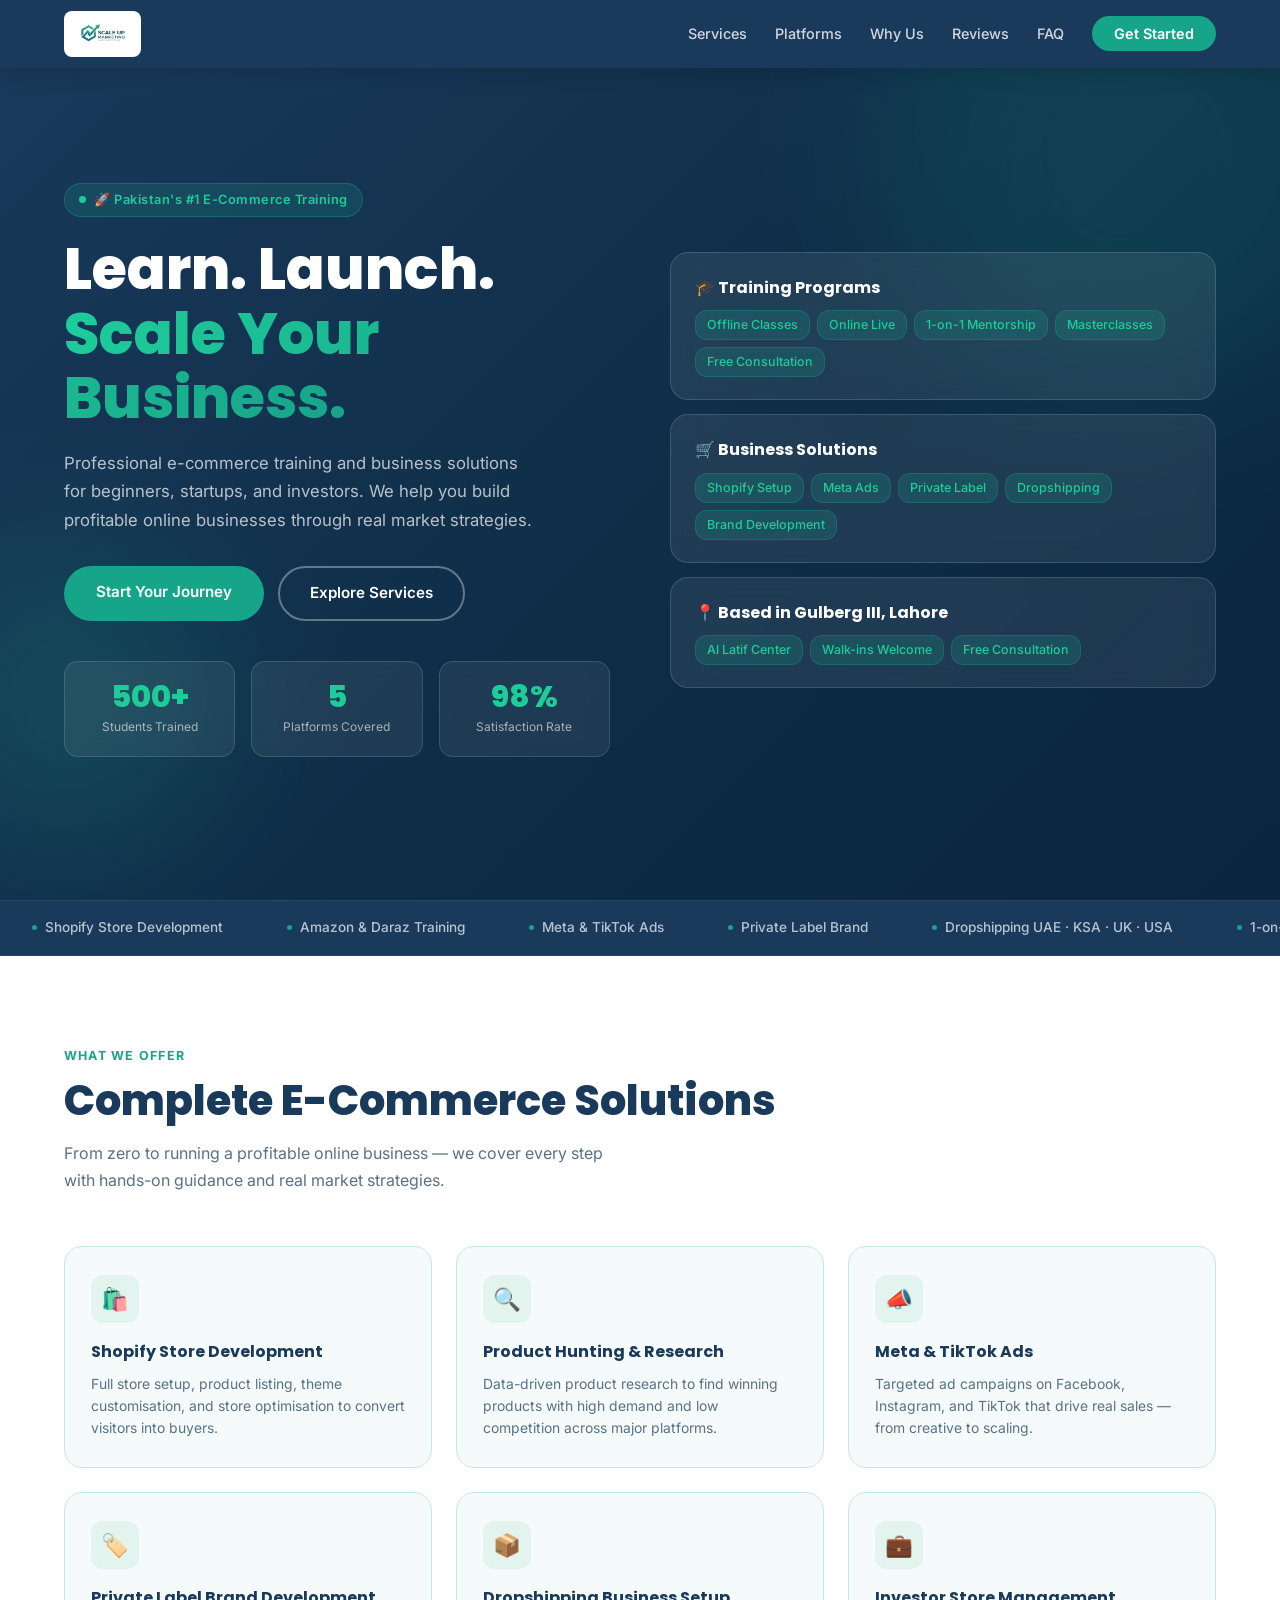
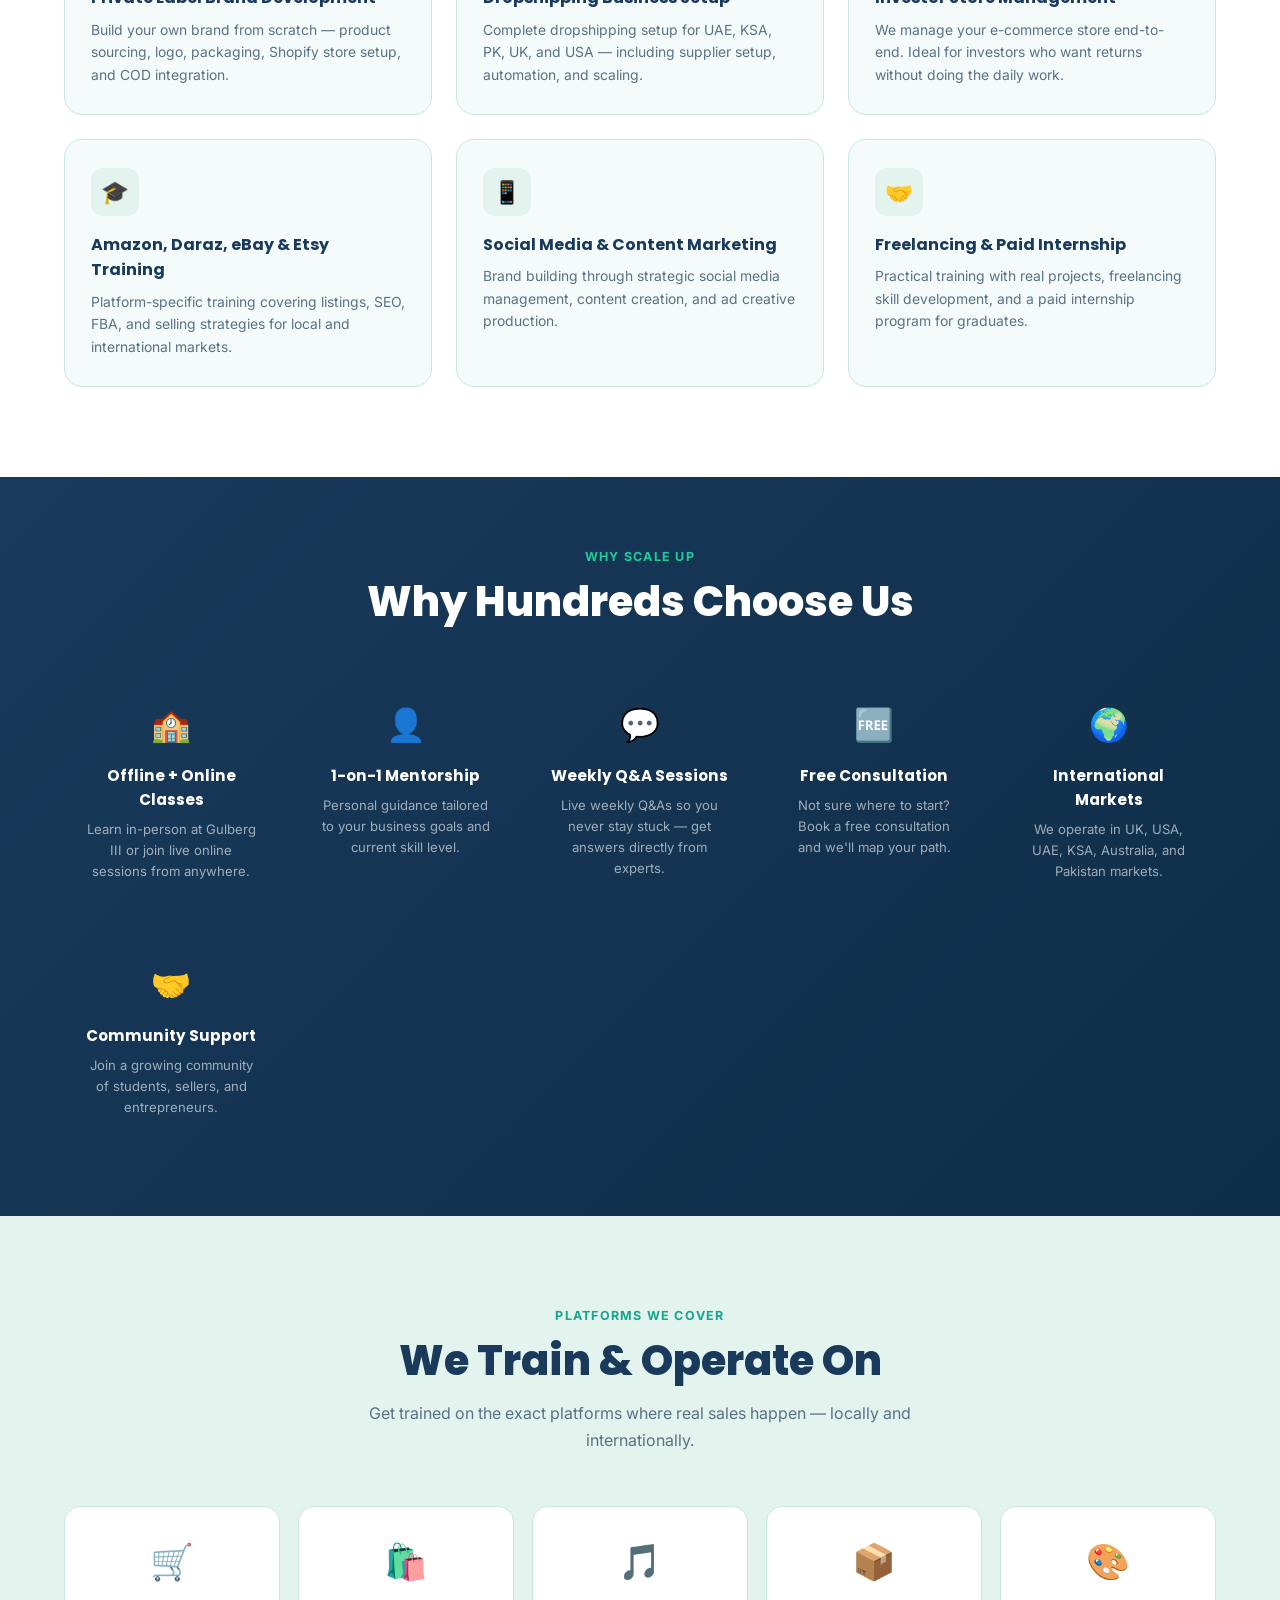
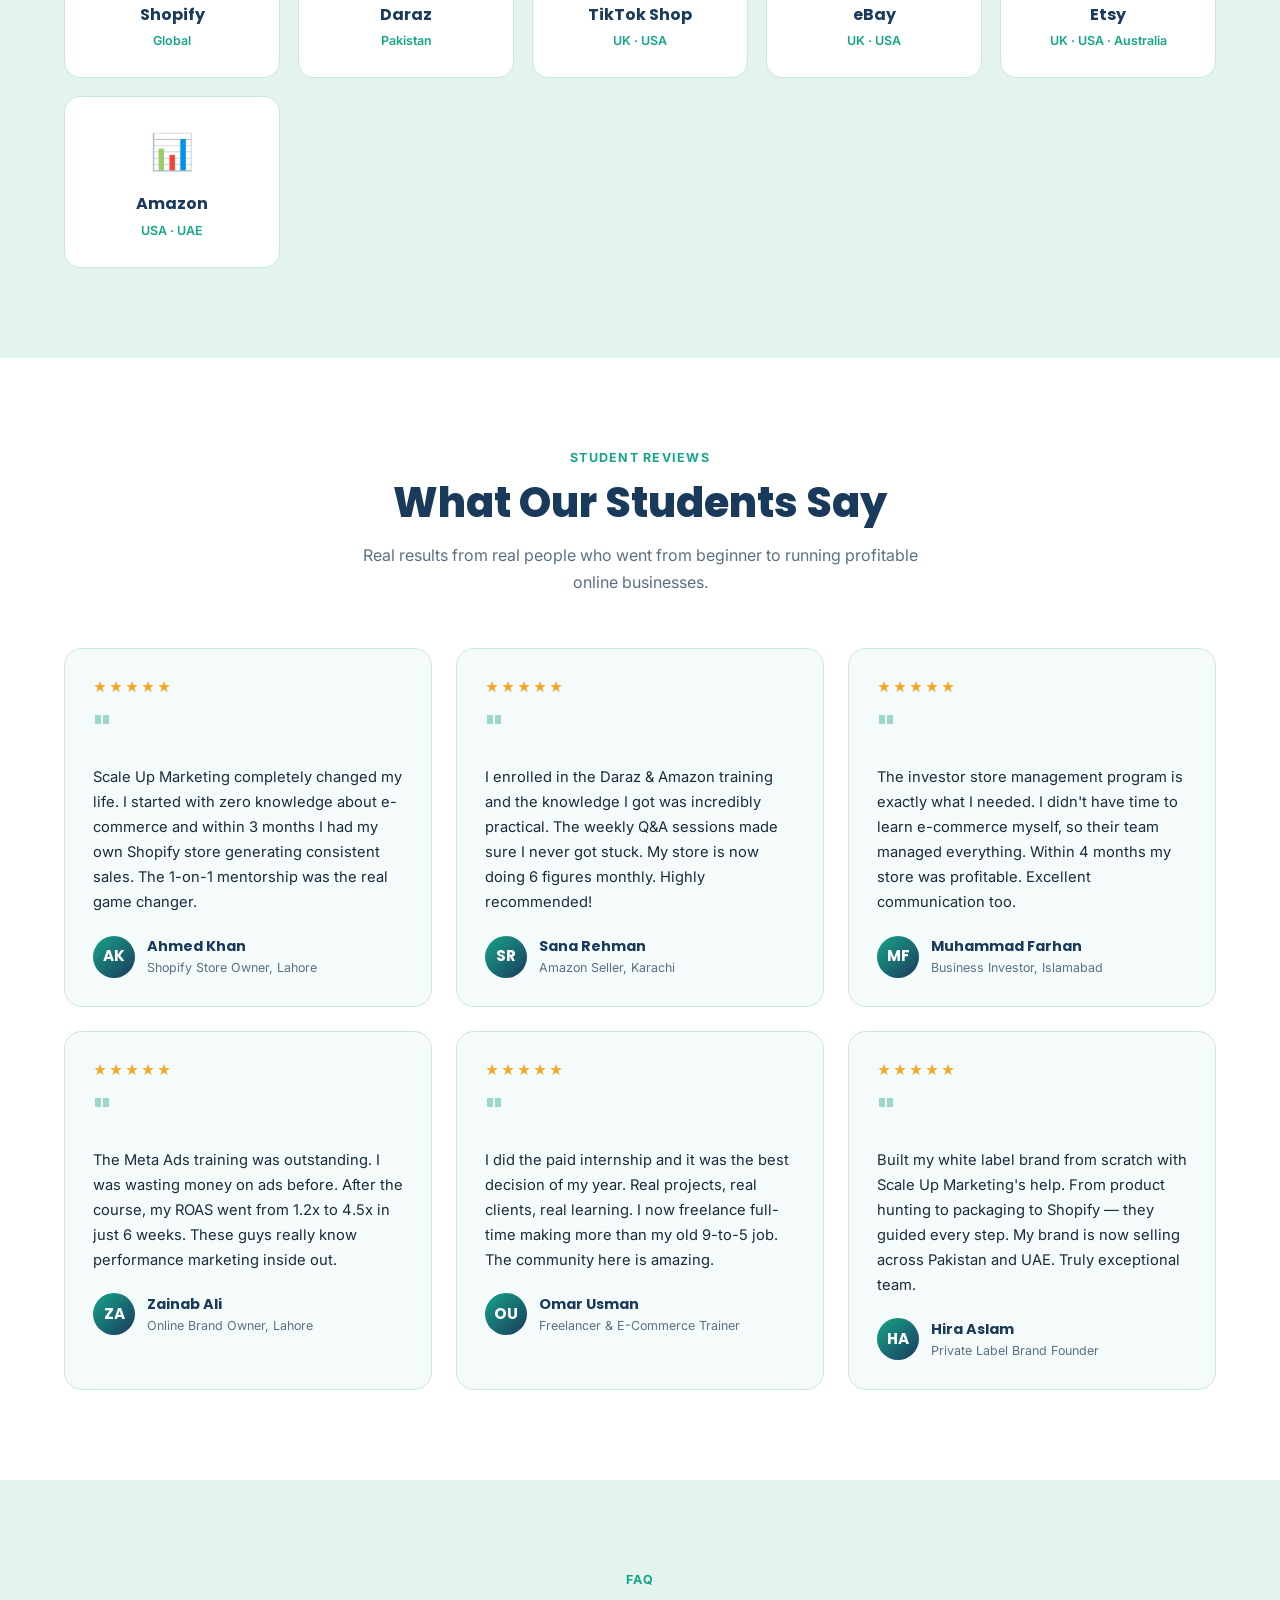
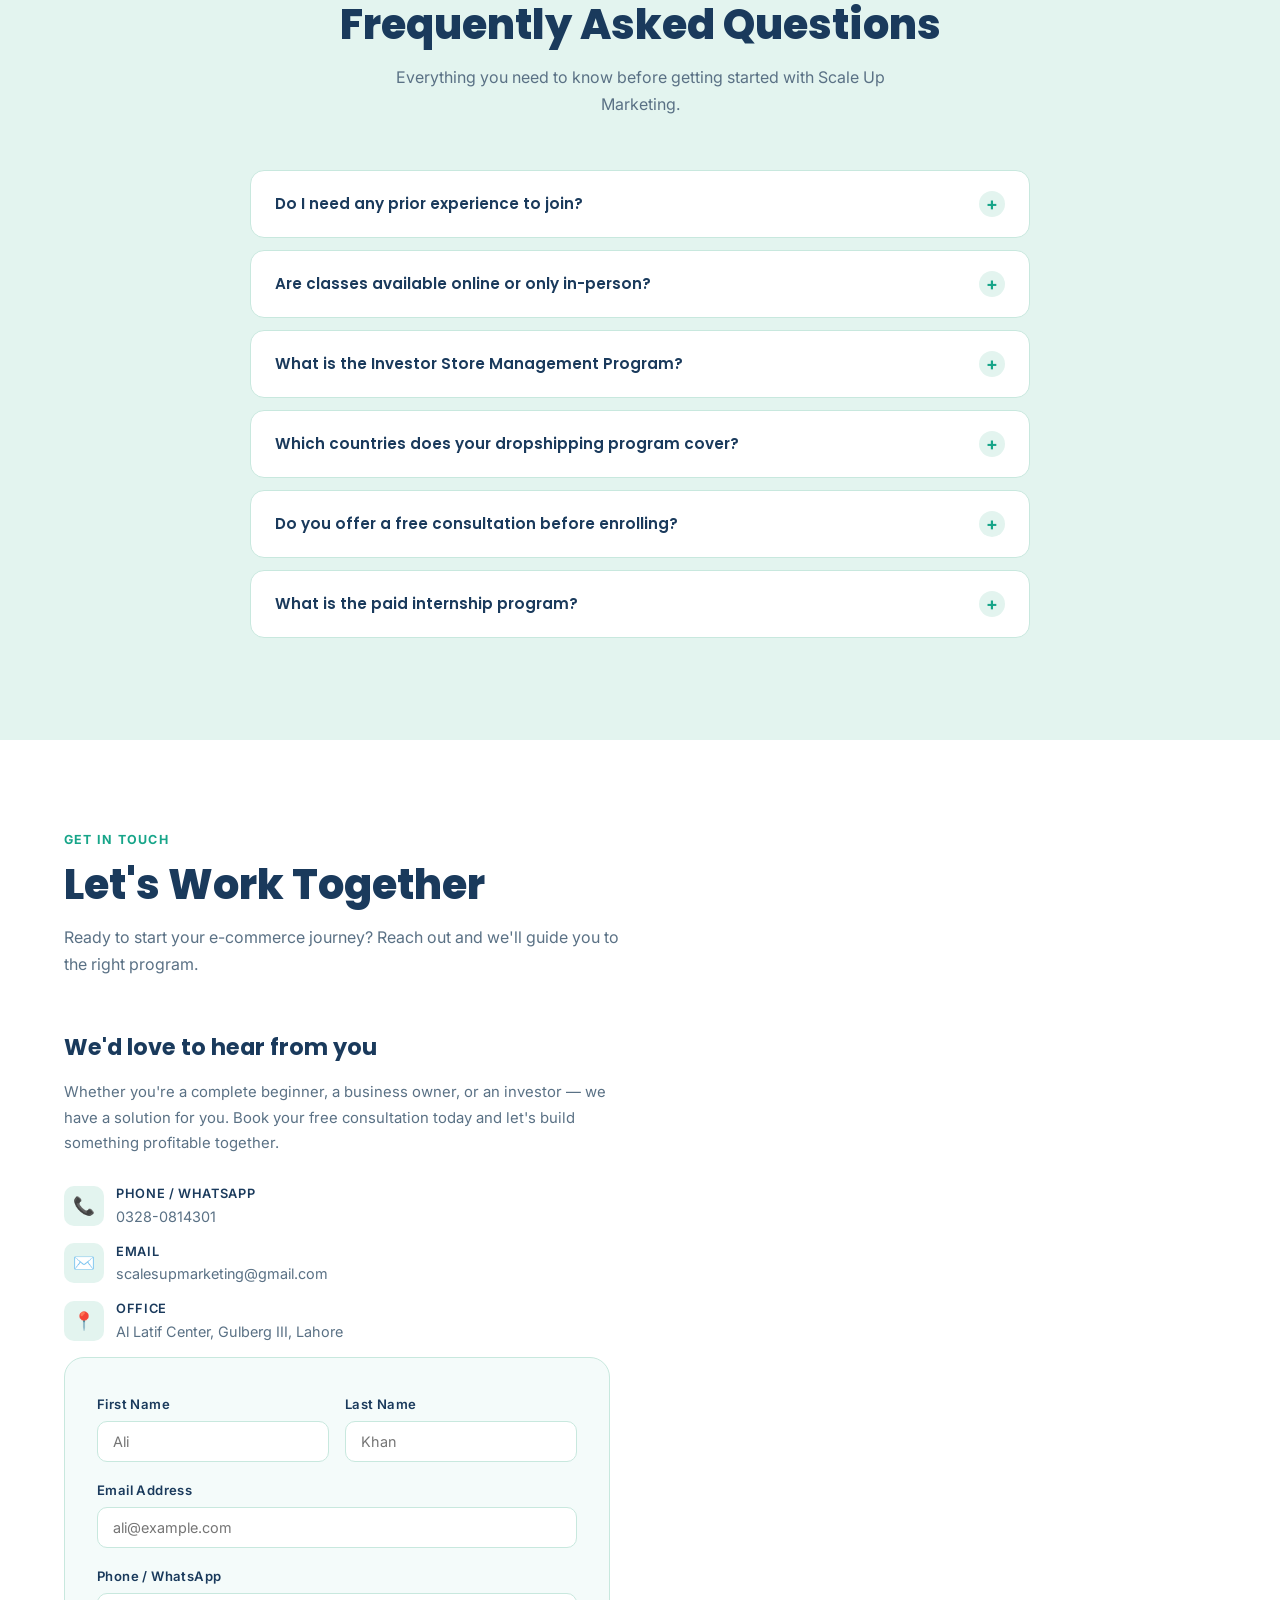
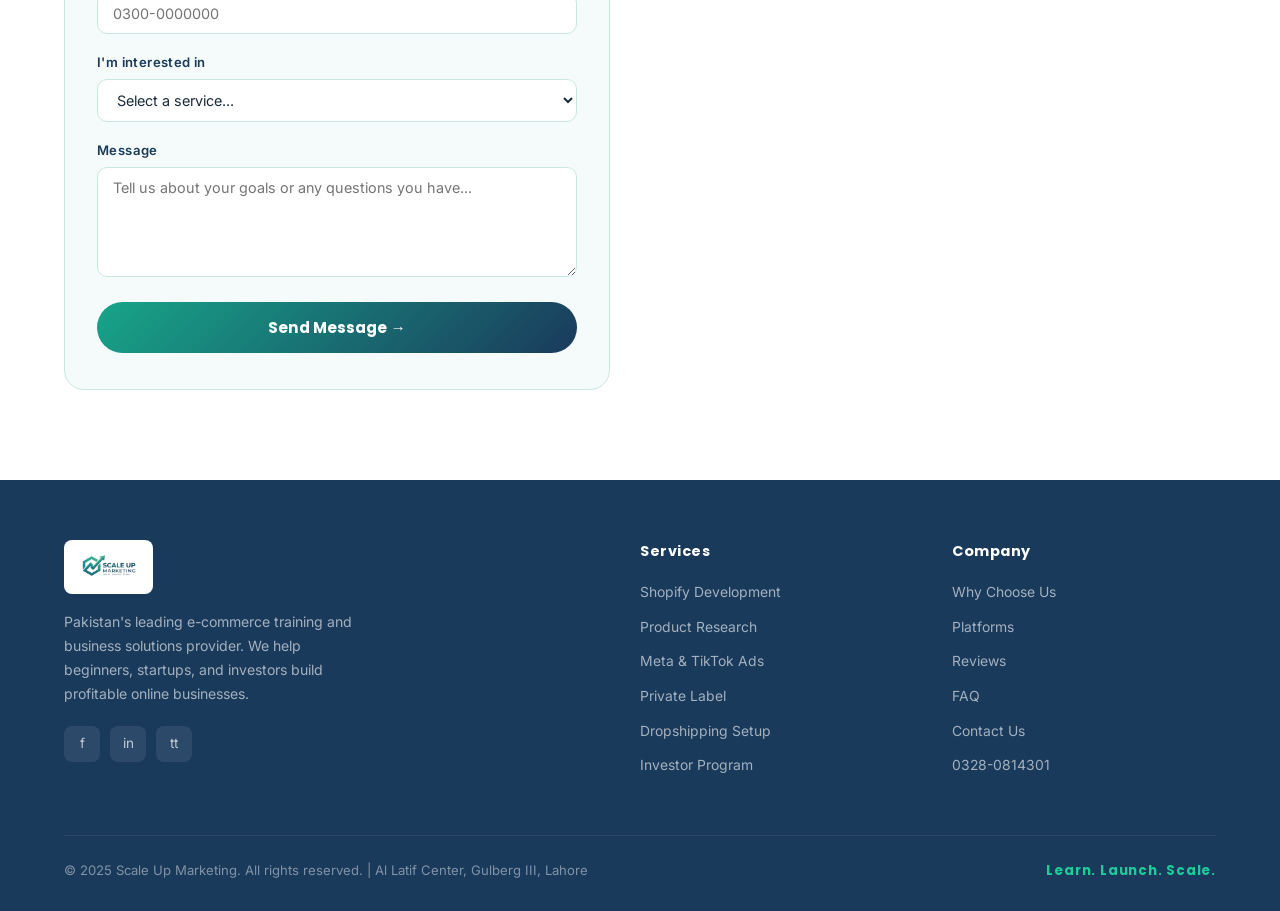
==== commit b9676d34: "Update index.html" ====
--- a/index.html
+++ b/index.html
@@ -619,14 +619,6 @@
             <div class="contact-detail-val">Al Latif Center, Gulberg III, Lahore</div>
           </div>
         </div>
-        <div class="contact-detail">
-          <div class="contact-icon">🌐</div>
-          <div class="contact-detail-text">
-            <div class="contact-detail-label">Website</div>
-            <div class="contact-detail-val">scalesupmarketing.com</div>
-          </div>
-        </div>
-      </div>
       <div class="contact-form reveal">
         <div class="form-row">
           <div class="form-group">
